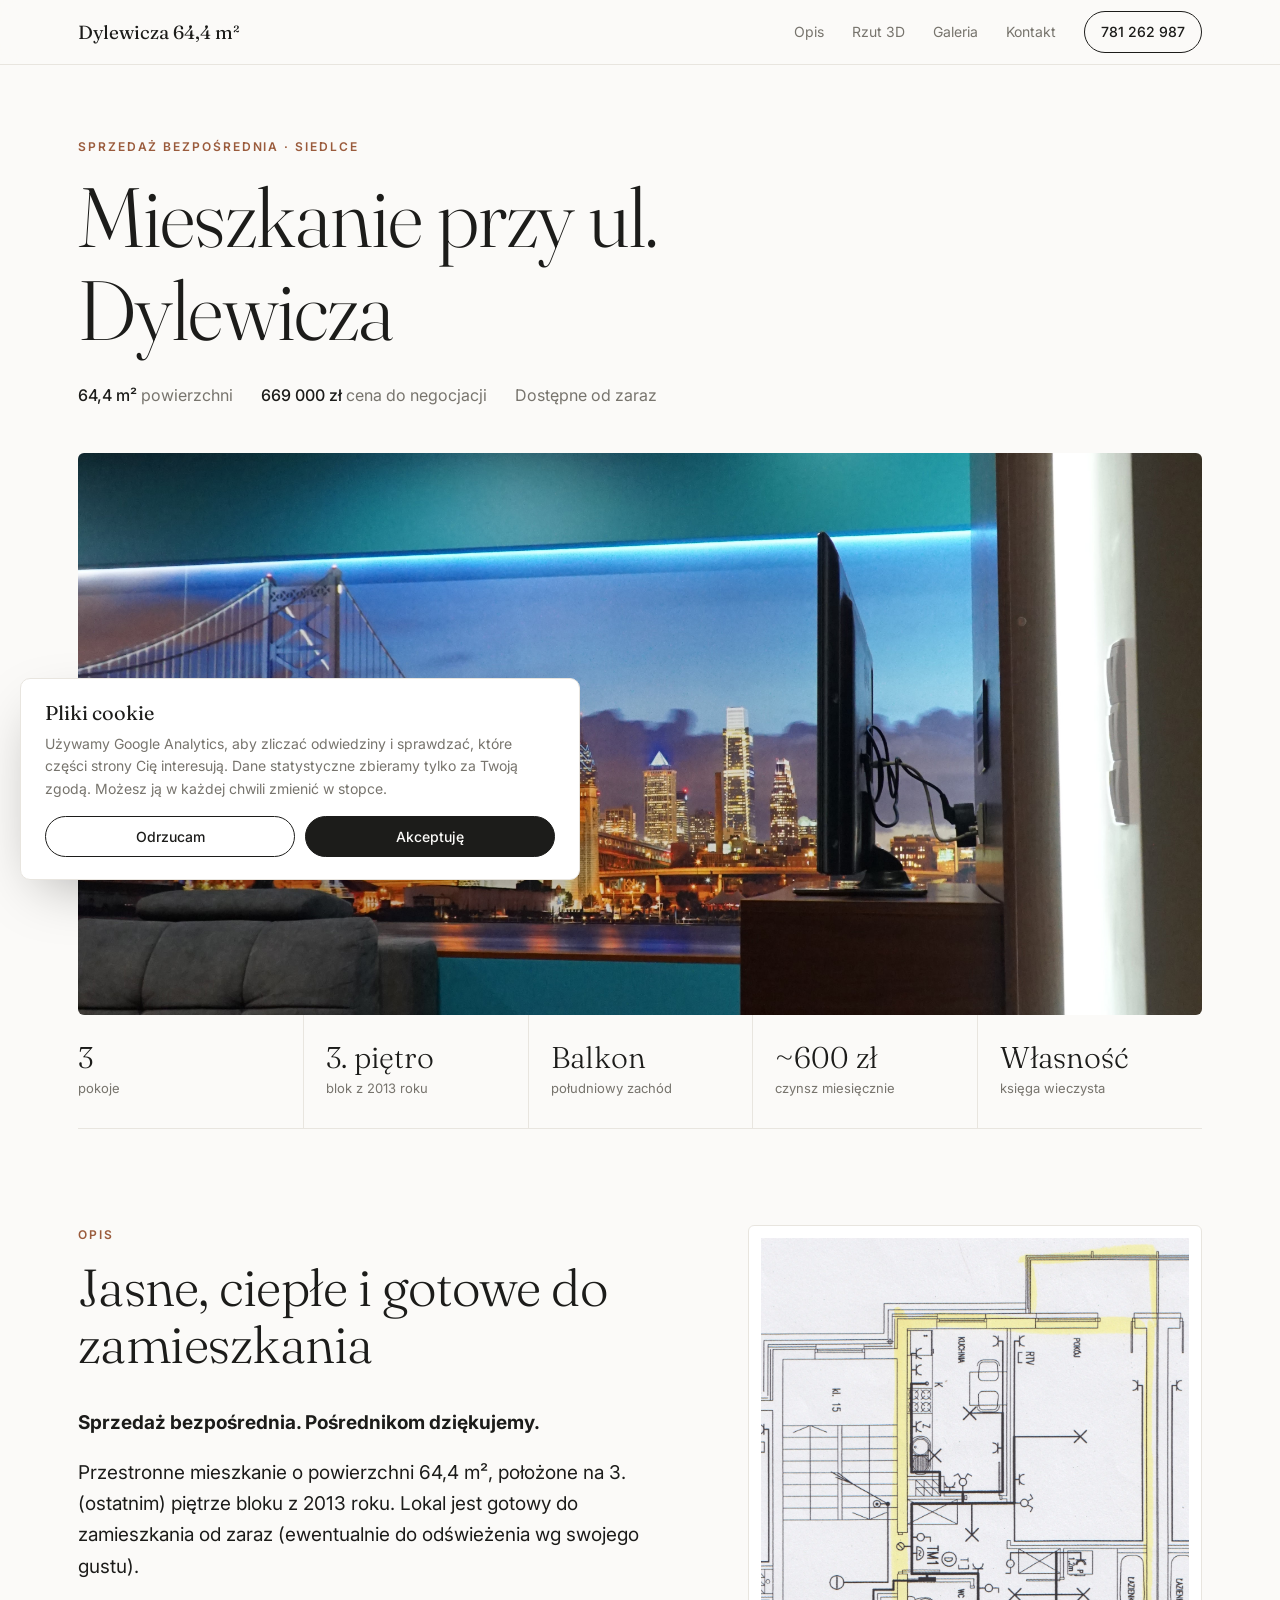
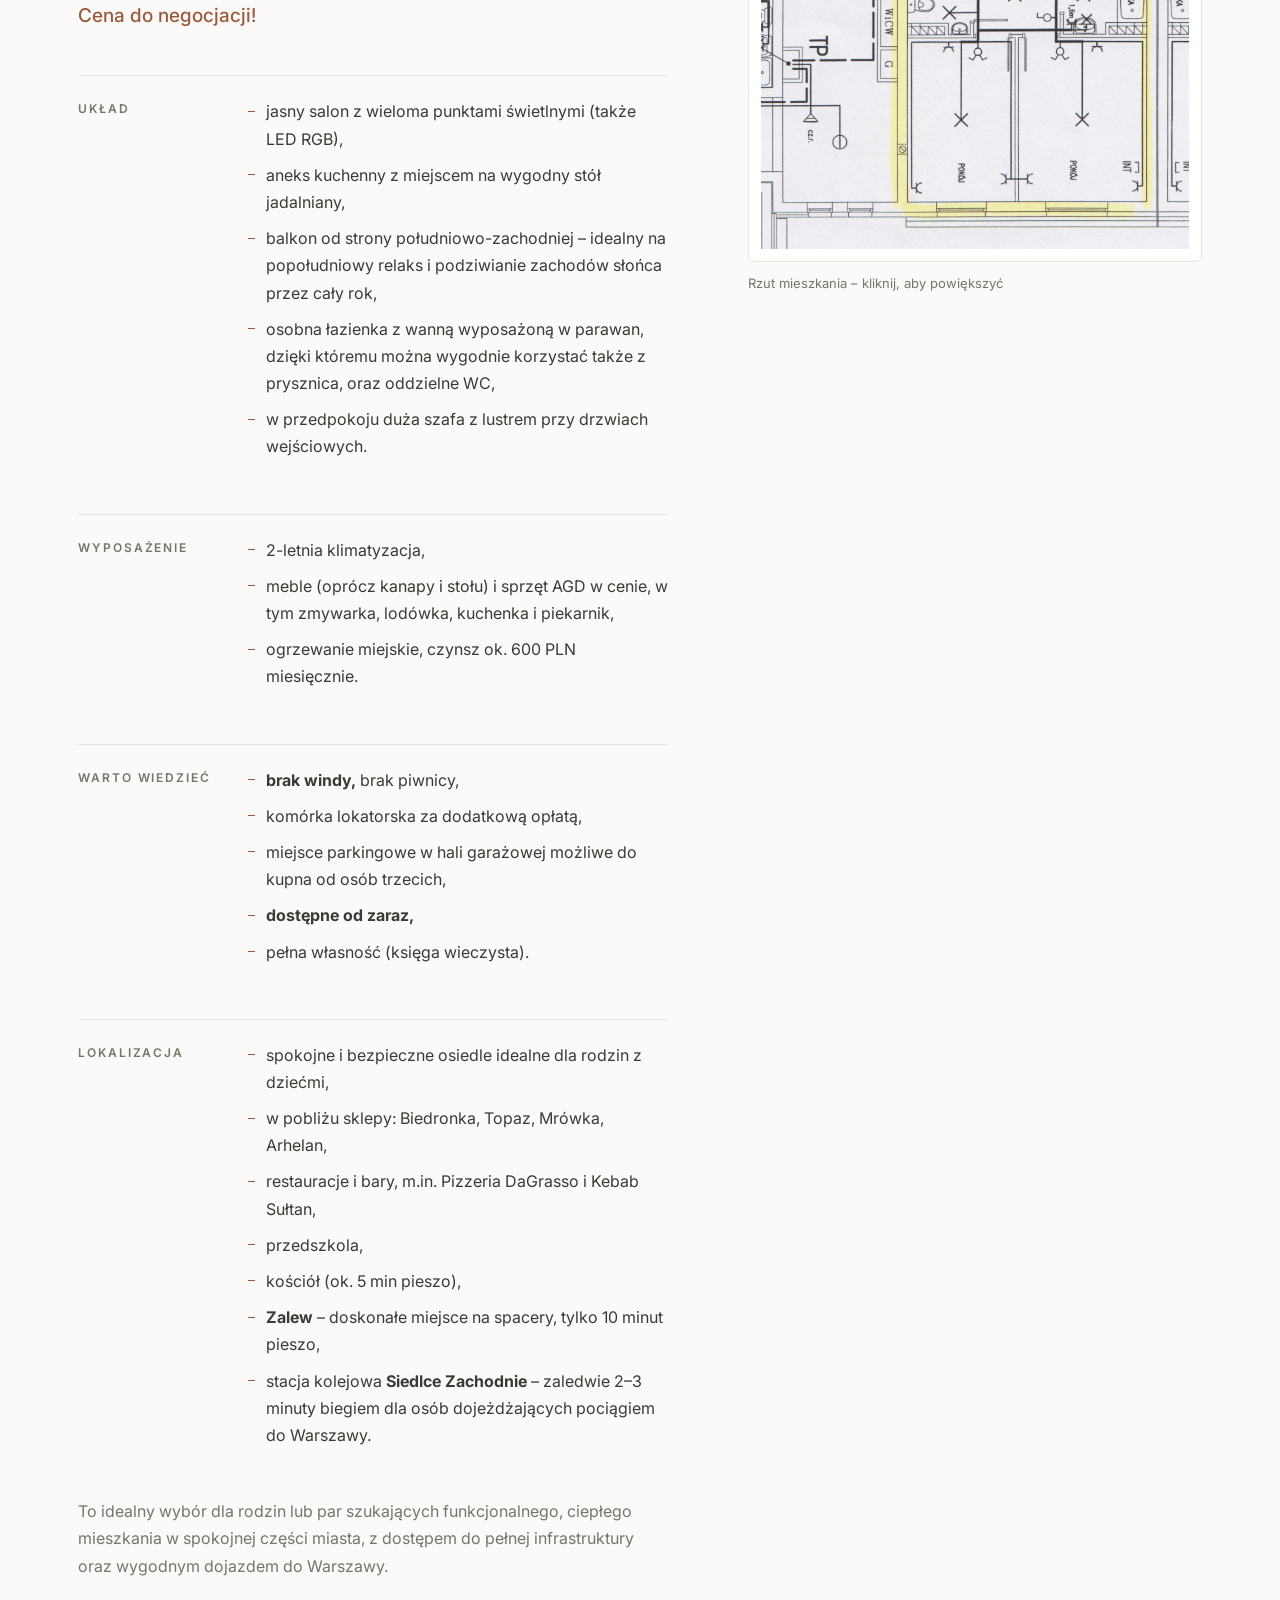
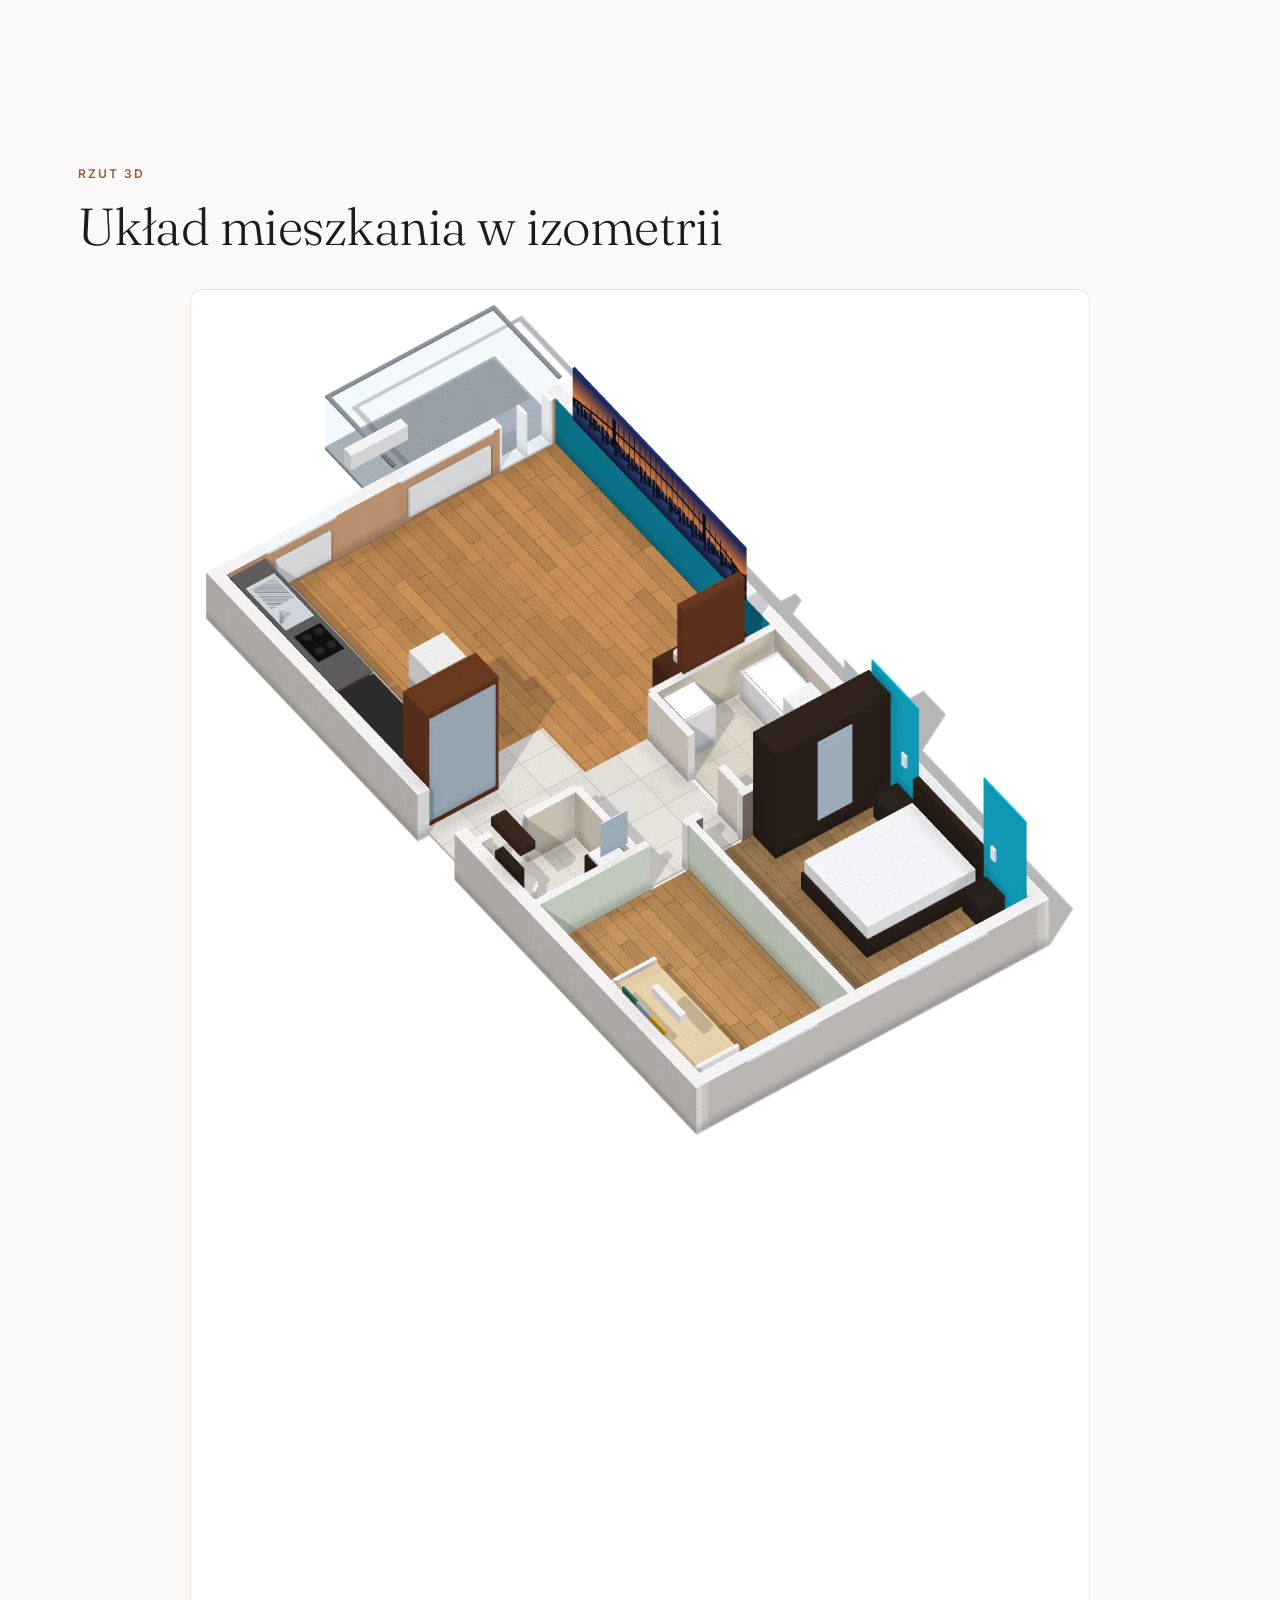
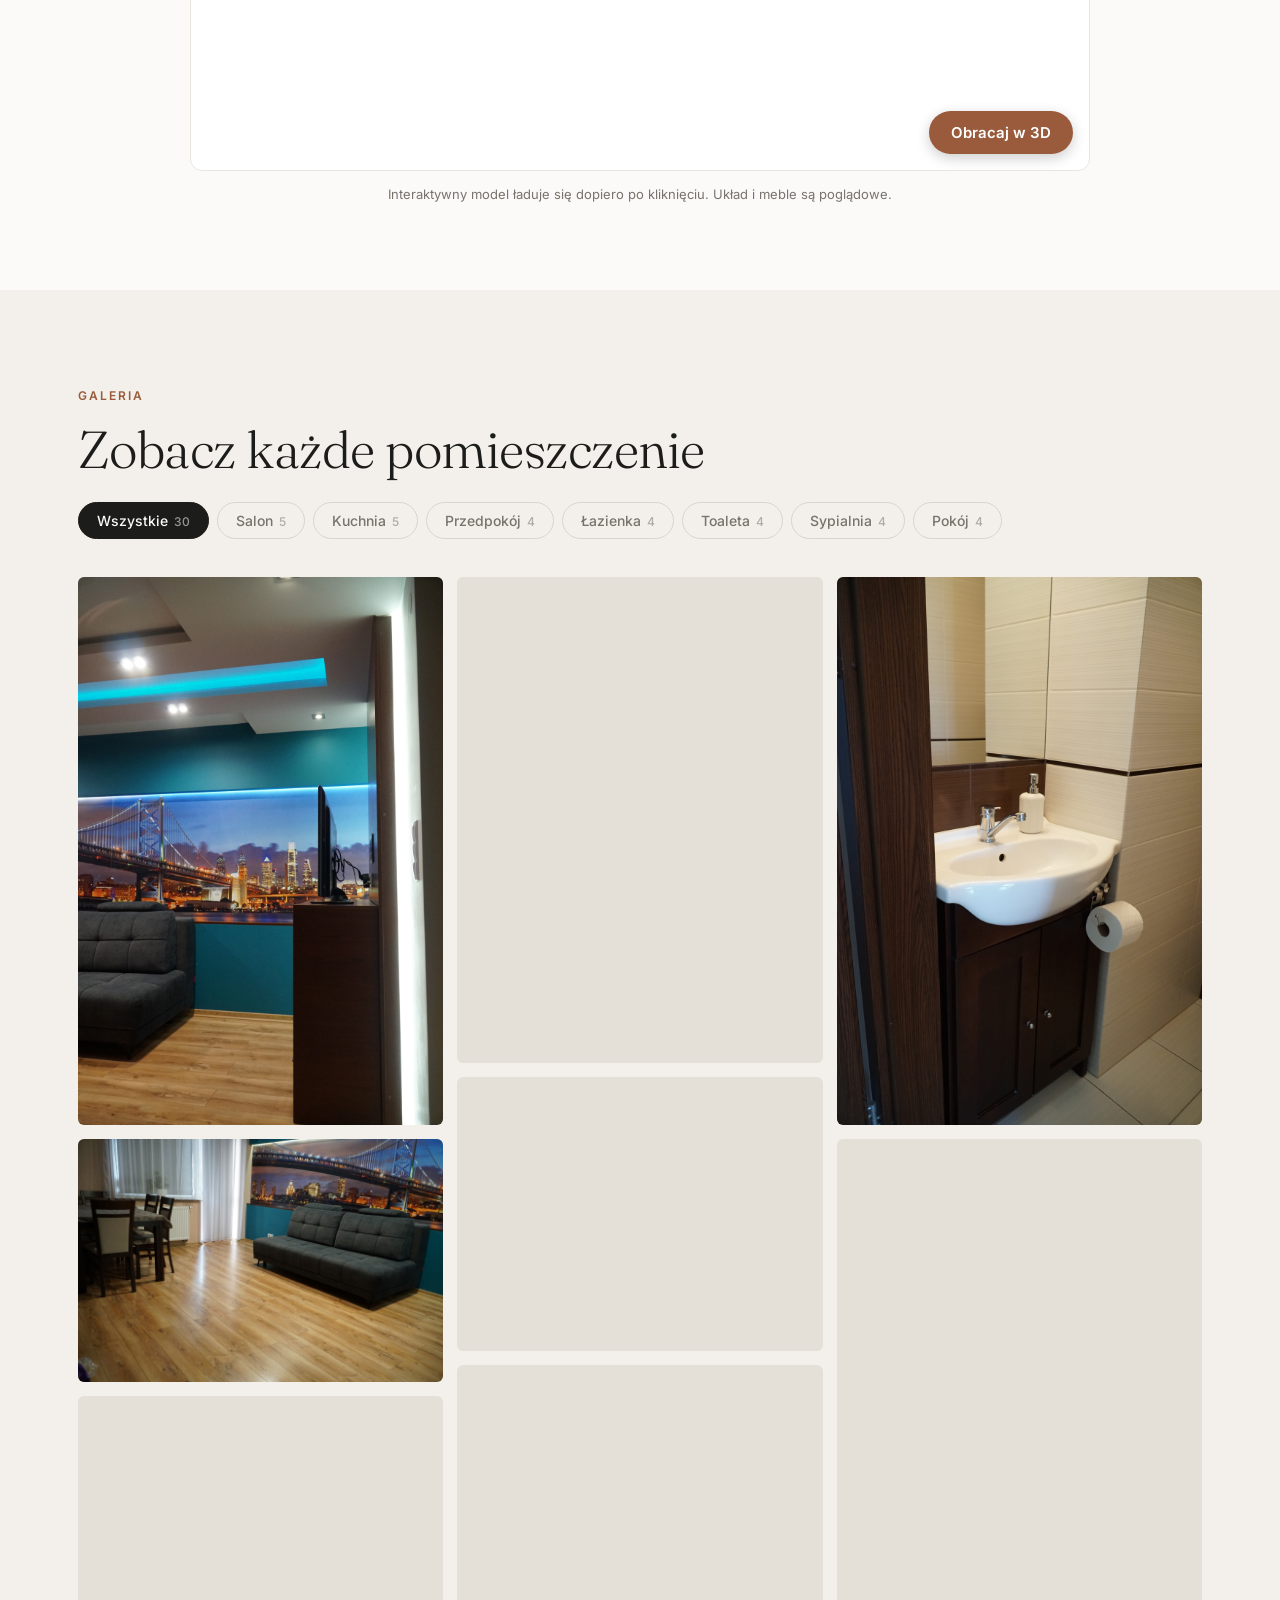
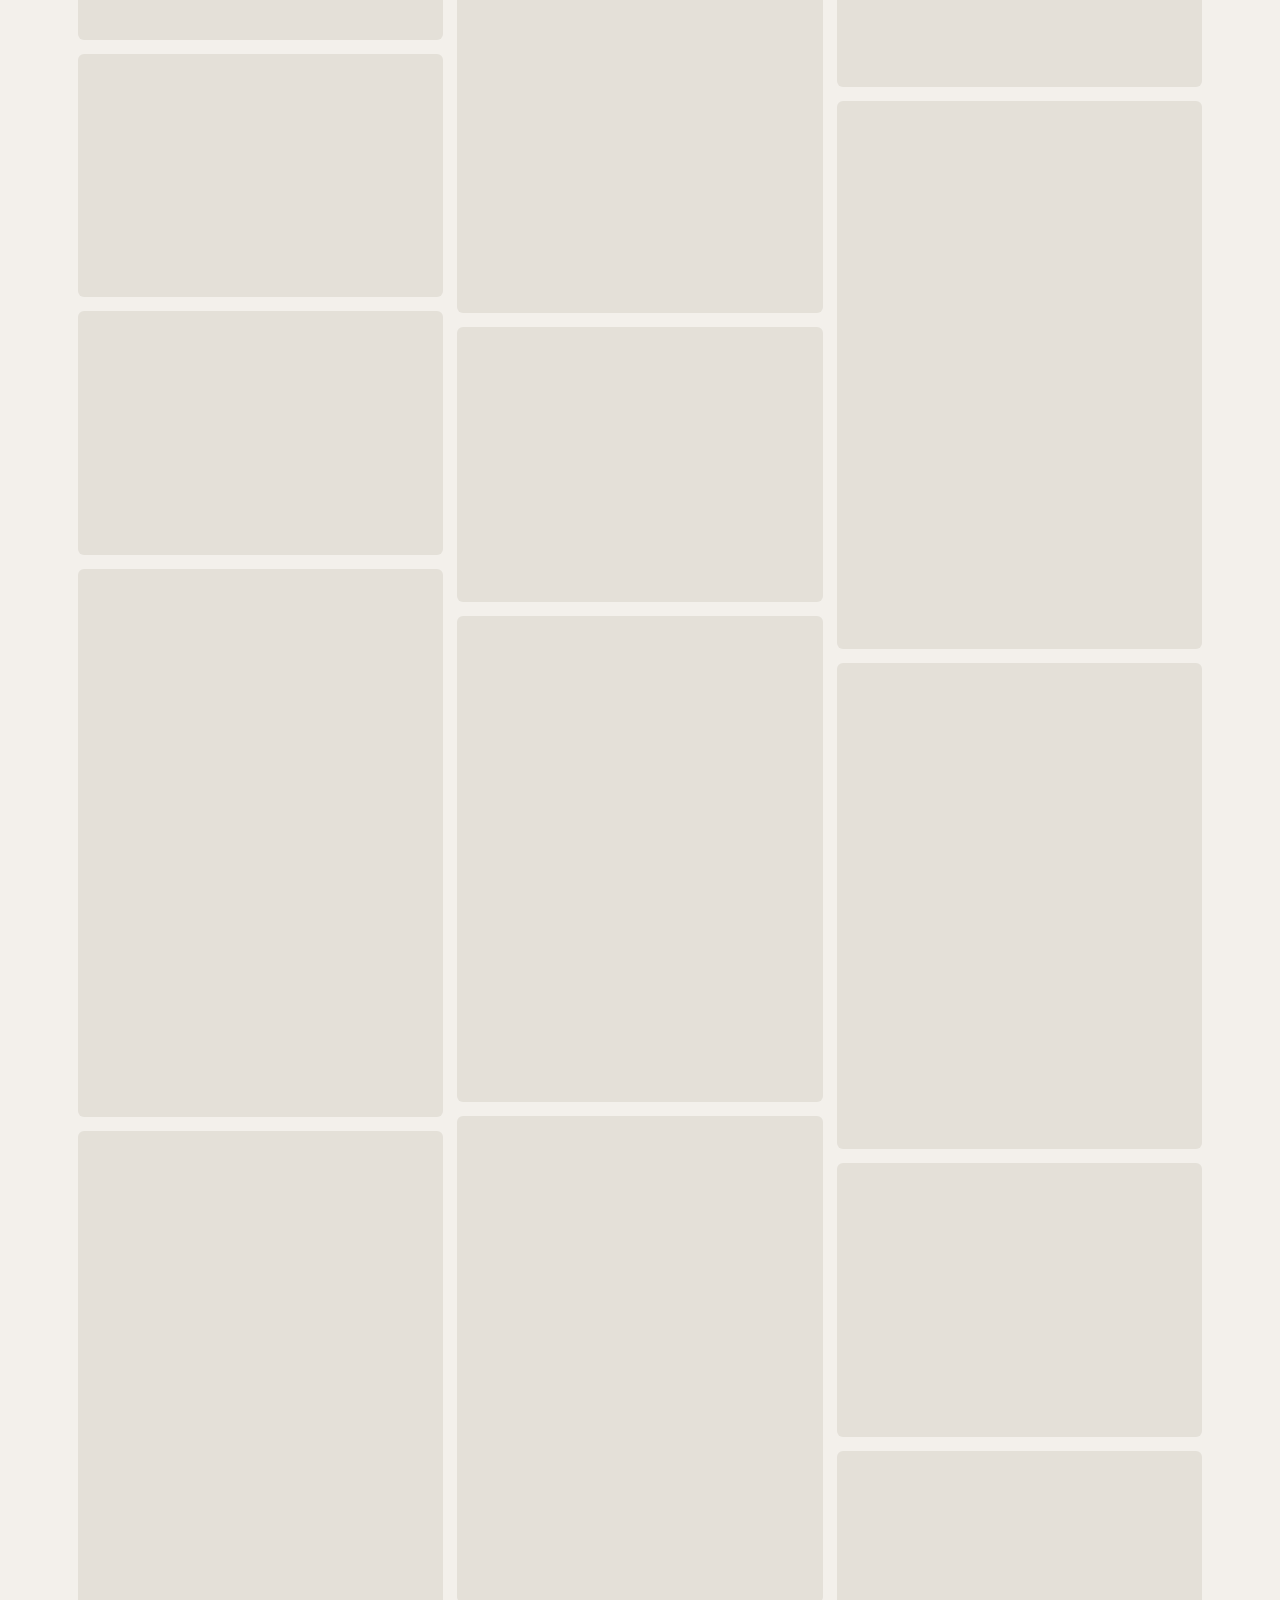
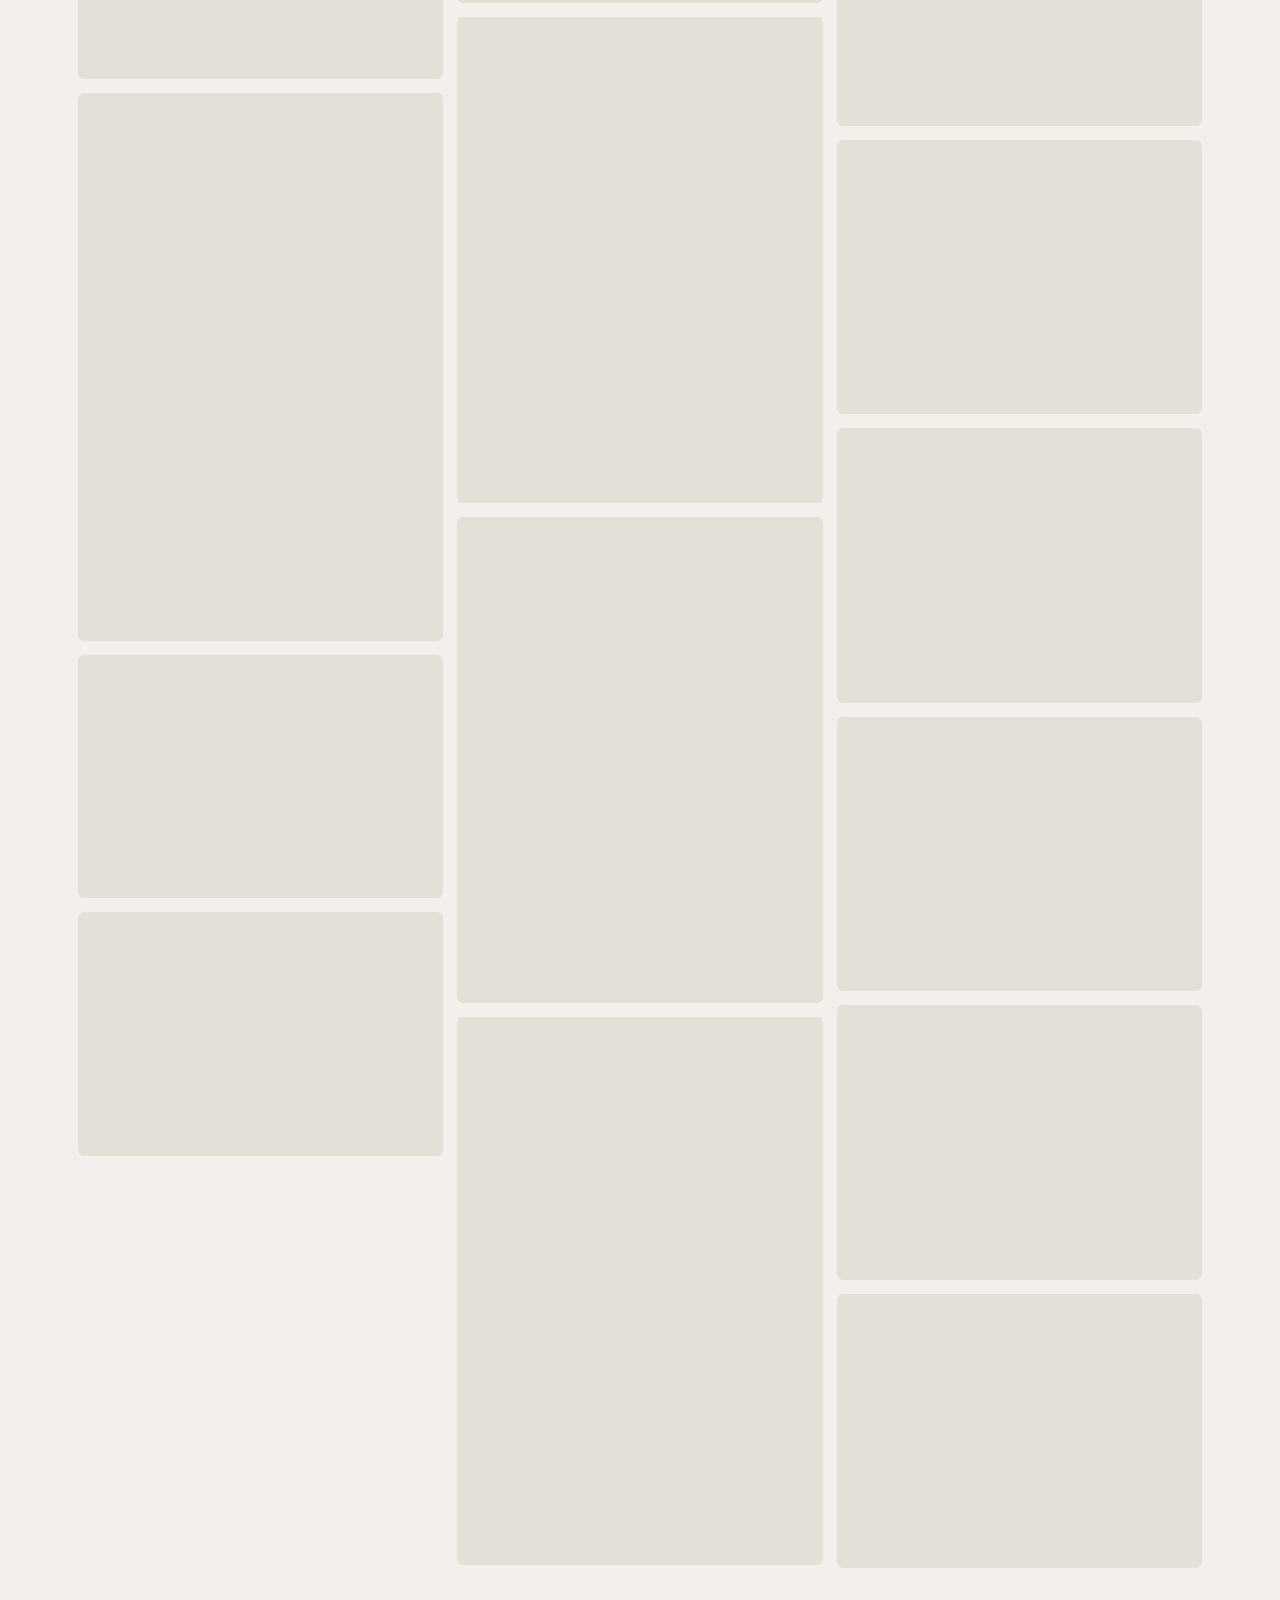
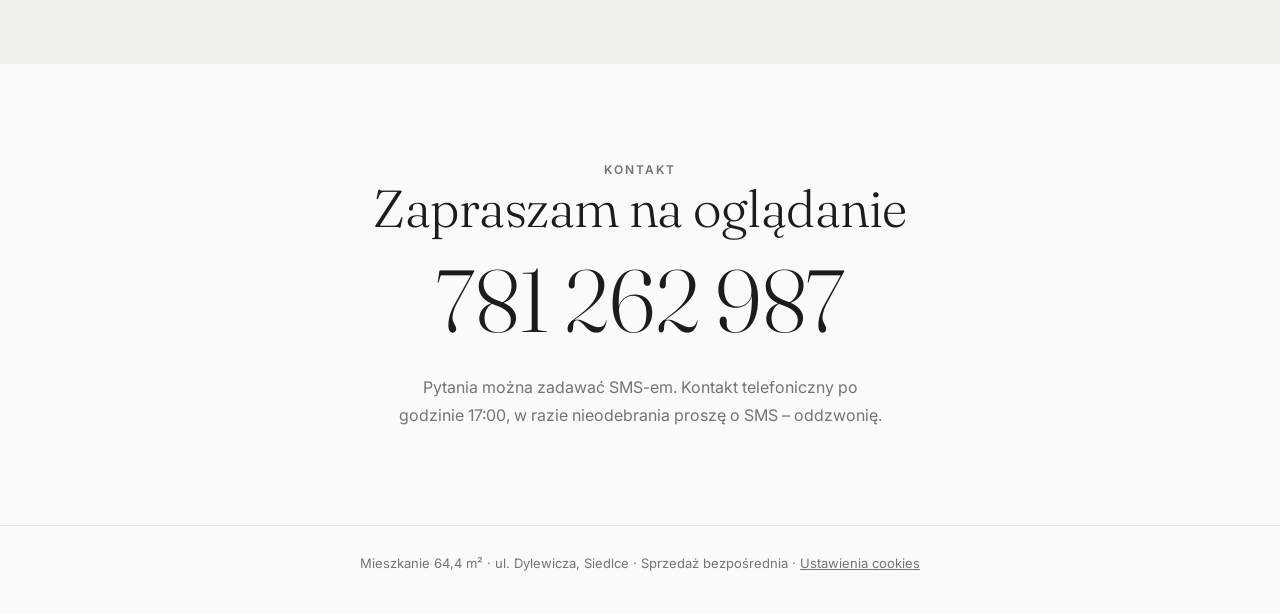
==== index.html @ a3100a1b "Update Google Analytics ID in index.html" ====
<!doctype html>
<html lang="pl">
<head>
<meta charset="UTF-8">
<meta name="viewport" content="width=device-width, initial-scale=1.0">
<title>Mieszkanie 64,4 m² Dylewicza, Siedlce</title>
<meta name="description" content="Mieszkanie 64,4 m² przy ul. Dylewicza w Siedlcach. 3 pokoje, balkon, osobna łazienka i oddzielne WC.">
<meta property="og:title" content="Mieszkanie 64,4 m² przy ul. Dylewicza, Siedlce">
<meta property="og:description" content="Sprzedaż bezpośrednia mieszkania 64,4 m². 3 pokoje, balkon, osobna łazienka i oddzielne WC.">
<meta property="og:type" content="website">
<meta property="og:url" content="https://mieszkaniedylewicza.cc/">
<meta property="og:image" content="https://mieszkaniedylewicza.cc/images/salon/salon-11.jpeg">
<meta name="twitter:card" content="summary_large_image">
<link rel="canonical" href="https://mieszkaniedylewicza.cc/">
<link rel="preconnect" href="https://fonts.googleapis.com">
<link rel="preconnect" href="https://fonts.gstatic.com" crossorigin>
<link href="https://fonts.googleapis.com/css2?family=Fraunces:opsz,wght@9..144,300;9..144,400&family=Inter:wght@400;500;600&display=swap" rel="stylesheet">
<script defer src="https://static.cloudflareinsights.com/beacon.min.js" data-cf-beacon='{"token": "d25682e517bd412dbf240e50013ced5f"}'></script>
<style>
:root{--bg:#fbfaf8;--text:#1c1c1a;--muted:#77746d;--line:#e8e5df;--acc:#9a5b3c}
*{box-sizing:border-box}
html{scroll-behavior:smooth;scroll-padding-top:70px}
body{margin:0;background:var(--bg);color:var(--text);font:400 16px/1.7 Inter,system-ui,"Segoe UI",sans-serif;-webkit-font-smoothing:antialiased}
h1,h2,h3{font-family:Fraunces,Georgia,serif;font-weight:300;letter-spacing:-.01em;line-height:1.1;margin:0}
a{color:inherit}img{display:block;max-width:100%}
.wrap{max-width:1180px;margin:0 auto;padding:0 28px}
.label{font-size:12px;font-weight:600;letter-spacing:.16em;text-transform:uppercase;color:var(--acc);margin:0 0 14px}

/* nav */
nav{position:sticky;top:0;z-index:40;background:rgba(251,250,248,.88);backdrop-filter:blur(12px);border-bottom:1px solid var(--line)}
.nav-in{display:flex;align-items:center;justify-content:space-between;height:64px}
.brand{font-family:Fraunces,Georgia,serif;font-size:19px;text-decoration:none}
.links{display:flex;align-items:center;gap:28px;font-size:14px}
.links a{text-decoration:none;color:var(--muted);transition:color .2s}.links a:hover{color:var(--text)}
.links .tel{color:var(--text);font-weight:500;border:1px solid var(--text);padding:8px 16px;border-radius:99px}
.links .tel:hover{background:var(--text);color:var(--bg)}

/* hero */
.hero{padding:72px 0 0}
h1{font-size:clamp(40px,7vw,84px);max-width:13ch}
.meta{display:flex;flex-wrap:wrap;gap:6px 28px;margin:26px 0 44px;color:var(--muted)}
.meta b{color:var(--text);font-weight:500}
.cover{border-radius:6px;overflow:hidden;aspect-ratio:16/8;background:#e9e6e0}
.cover img{width:100%;height:100%;object-fit:cover;cursor:zoom-in;transition:transform 1.2s ease}
.cover:hover img{transform:scale(1.025)}
.facts{display:grid;grid-template-columns:repeat(5,1fr);border-bottom:1px solid var(--line)}
.fact{padding:26px 0 26px 22px;border-left:1px solid var(--line)}.fact:first-child{border-left:0;padding-left:0}
.fact b{display:block;font:300 30px/1.1 Fraunces,Georgia,serif}
.fact span{font-size:13px;color:var(--muted)}

/* opis */
section{padding:96px 0}
.opis{display:grid;grid-template-columns:1.3fr 1fr;gap:80px;align-items:start}
h2{font-size:clamp(32px,4.4vw,52px);margin-bottom:34px}
.lead{font-size:19px;line-height:1.65;margin:0 0 18px}
.note{color:var(--acc);font-weight:500}
.group{margin-top:44px;border-top:1px solid var(--line);padding-top:22px;display:grid;grid-template-columns:150px 1fr;gap:20px}
.group h3{font:600 12px/1.9 Inter,sans-serif;letter-spacing:.16em;text-transform:uppercase;color:var(--muted)}
.group ul{margin:0;padding:0;list-style:none}
.group li{padding:0 0 9px 18px;position:relative;color:#3a3a36}
.group li::before{content:"";position:absolute;left:0;top:.78em;width:7px;height:1px;background:var(--acc)}
.plan{position:sticky;top:92px;cursor:zoom-in}
.plan img{width:100%;border:1px solid var(--line);border-radius:6px;background:#fff;padding:12px}
.plan small{display:block;margin-top:10px;color:var(--muted);font-size:13px}

/* gallery */
.gal{background:#f3f0eb}
.gal-head{display:flex;justify-content:space-between;align-items:end;gap:24px;flex-wrap:wrap;margin-bottom:34px}
.gal-head h2{margin:0}
.tabs{display:flex;gap:8px;overflow-x:auto;padding-bottom:4px;scrollbar-width:none;max-width:100%}
.tabs::-webkit-scrollbar{display:none}
.tab{flex:none;border:1px solid #d9d5cc;background:transparent;color:var(--muted);font:500 14px Inter,sans-serif;padding:9px 18px;border-radius:99px;cursor:pointer;transition:all .2s}
.tab:hover{border-color:var(--text);color:var(--text)}
.tab.on{background:var(--text);border-color:var(--text);color:var(--bg)}
.tab em{font-style:normal;opacity:.55;margin-left:6px;font-size:12px}
.mosaic{columns:3;column-gap:14px}
.ph{break-inside:avoid;margin:0 0 14px;position:relative;border-radius:6px;overflow:hidden;cursor:zoom-in;background:#e4e0d8;animation:in .5s ease both}
.ph img{width:100%;height:auto;transition:transform .8s ease,filter .4s}
.ph:hover img{transform:scale(1.04)}
.ph span{position:absolute;left:12px;bottom:12px;background:rgba(251,250,248,.94);color:var(--text);font-size:12px;font-weight:500;padding:4px 11px;border-radius:99px;opacity:0;transform:translateY(6px);transition:all .3s}
.ph:hover span{opacity:1;transform:none}
@keyframes in{from{opacity:0;transform:translateY(12px)}to{opacity:1;transform:none}}

/* contact */
.contact{text-align:center}
.big-tel{display:inline-block;font:300 clamp(40px,8vw,88px)/1.1 Fraunces,Georgia,serif;text-decoration:none;margin:8px 0 26px;transition:color .2s}
.big-tel:hover{color:var(--acc)}
.contact p{color:var(--muted);max-width:50ch;margin:0 auto}
footer{border-top:1px solid var(--line);padding:26px 0 40px;color:var(--muted);font-size:13px;text-align:center}

/* lightbox */
.lb{position:fixed;inset:0;z-index:100;background:rgba(14,14,13,.96);display:none;align-items:center;justify-content:center;flex-direction:column;gap:14px}
.lb.open{display:flex}
.lb img{max-width:92vw;max-height:80vh;border-radius:4px;box-shadow:0 30px 80px rgba(0,0,0,.5)}
.lb-cap{color:#cfcac0;font-size:14px}
.lb button{position:absolute;background:none;border:1px solid rgba(255,255,255,.25);color:#fff;border-radius:50%;width:48px;height:48px;font-size:24px;cursor:pointer;transition:background .2s}
.lb button:hover{background:rgba(255,255,255,.14)}
.lb .x{top:20px;right:20px}.lb .pv{left:20px;top:50%;margin-top:-24px}.lb .nx{right:20px;top:50%;margin-top:-24px}


/* cookies */
.ck{position:fixed;left:20px;right:20px;bottom:20px;z-index:90;max-width:560px;background:#fff;border:1px solid var(--line);border-radius:10px;box-shadow:0 20px 60px -20px rgba(0,0,0,.35);padding:22px 24px;display:none}
.ck.open{display:block;animation:in .4s ease both}
.ck h4{font:400 20px/1.2 Fraunces,Georgia,serif;margin:0 0 8px}
.ck p{margin:0 0 16px;font-size:14px;line-height:1.6;color:var(--muted)}
.ck-btns{display:flex;gap:10px}
.ck-btns button{flex:1;font:500 14px Inter,sans-serif;padding:11px 16px;border-radius:99px;border:1px solid var(--text);cursor:pointer;background:transparent;color:var(--text);transition:all .2s}
.ck-btns button:hover,.ck-btns .ok{background:var(--text);color:var(--bg)}
.ck-btns .ok:hover{opacity:.85}
.ck-link{background:none;border:0;padding:0;font:inherit;color:inherit;text-decoration:underline;cursor:pointer}
@media(max-width:640px){.ck{left:12px;right:12px;bottom:12px}}
@media(max-width:900px){
 .opis{grid-template-columns:1fr;gap:48px}.plan{position:static}
 .facts{grid-template-columns:repeat(2,1fr)}.fact:nth-child(odd){border-left:0;padding-left:0}.fact{border-top:1px solid var(--line)}
 .mosaic{columns:2}.cover{aspect-ratio:4/3}
}
@media(max-width:640px){
 .wrap{padding:0 20px}section{padding:64px 0}.hero{padding-top:44px}
 .links a:not(.tel){display:none}.group{grid-template-columns:1fr;gap:8px}
 .mosaic{column-gap:10px}.ph{margin-bottom:10px}.ph span{opacity:1;transform:none}
 .lb .pv,.lb .nx{top:auto;bottom:24px;margin:0}
}
.r3{padding:72px 0}.r3-box{position:relative;max-width:900px;margin:24px auto 0;background:var(--card,#fff);border:1px solid var(--line);border-radius:12px;overflow:hidden}
.r3-box img{display:block;width:100%;height:auto}.r3-box iframe{display:block;width:100%;height:min(78vh,620px);border:0}
.btn-3d{position:absolute;right:16px;bottom:16px;background:var(--acc);color:#fff;border:0;border-radius:99px;padding:12px 22px;font:600 15px Inter,sans-serif;cursor:pointer;box-shadow:0 4px 14px rgba(0,0,0,.2)}
.r3-note{text-align:center;color:var(--muted);font-size:13px;margin-top:12px}
</style>
</head>
<body>
<nav><div class="wrap nav-in">
<a class="brand" href="#top">Dylewicza 64,4 m²</a>
<div class="links"><a href="#opis">Opis</a><a href="#rzut3d">Rzut 3D</a><a href="#galeria">Galeria</a><a href="#kontakt">Kontakt</a><a class="tel" href="tel:+48781262987">781 262 987</a></div>
</div></nav>

<main id="top">
<header class="hero"><div class="wrap">
<p class="label">Sprzedaż bezpośrednia · Siedlce</p>
<h1>Mieszkanie przy ul. Dylewicza</h1>
<div class="meta"><span><b>64,4 m²</b> powierzchni</span><span><b>669 000 zł</b> cena do negocjacji</span><span>Dostępne od zaraz</span></div>
<div class="cover" data-open="images/salon/salon-11.jpeg"><img src="images/salon/salon-11.jpeg" alt="Salon"></div>
<div class="facts">
<div class="fact"><b>3</b><span>pokoje</span></div>
<div class="fact"><b>3. piętro</b><span>blok z 2013 roku</span></div>
<div class="fact"><b>Balkon</b><span>południowy zachód</span></div>
<div class="fact"><b>~600 zł</b><span>czynsz miesięcznie</span></div>
<div class="fact"><b>Własność</b><span>księga wieczysta</span></div>
</div>
</div></header>

<section id="opis"><div class="wrap opis">
<div>
<p class="label">Opis</p>
<h2>Jasne, ciepłe i gotowe do zamieszkania</h2>
<p class="lead"><strong>Sprzedaż bezpośrednia. Pośrednikom dziękujemy.</strong></p>
<p class="lead">Przestronne mieszkanie o powierzchni 64,4 m², położone na 3. (ostatnim) piętrze bloku z 2013 roku. Lokal jest gotowy do zamieszkania od zaraz (ewentualnie do odświeżenia wg swojego gustu).</p>
<p class="lead note">Cena do negocjacji!</p>

<div class="group"><h3>Układ</h3><ul>
<li>jasny salon z wieloma punktami świetlnymi (także LED RGB),</li>
<li>aneks kuchenny z miejscem na wygodny stół jadalniany,</li>
<li>balkon od strony południowo-zachodniej – idealny na popołudniowy relaks i podziwianie zachodów słońca przez cały rok,</li>
<li>osobna łazienka z wanną wyposażoną w parawan, dzięki któremu można wygodnie korzystać także z prysznica, oraz oddzielne WC,</li>
<li>w przedpokoju duża szafa z lustrem przy drzwiach wejściowych.</li></ul></div>

<div class="group"><h3>Wyposażenie</h3><ul>
<li>2-letnia klimatyzacja,</li>
<li>meble (oprócz kanapy i stołu) i sprzęt AGD w cenie, w tym zmywarka, lodówka, kuchenka i piekarnik,</li>
<li>ogrzewanie miejskie, czynsz ok. 600 PLN miesięcznie.</li></ul></div>

<div class="group"><h3>Warto wiedzieć</h3><ul>
<li><strong>brak windy,</strong> brak piwnicy,</li>
<li>komórka lokatorska za dodatkową opłatą,</li>
<li>miejsce parkingowe w hali garażowej możliwe do kupna od osób trzecich,</li>
<li><strong>dostępne od zaraz,</strong></li>
<li>pełna własność (księga wieczysta).</li></ul></div>

<div class="group"><h3>Lokalizacja</h3><ul>
<li>spokojne i bezpieczne osiedle idealne dla rodzin z dziećmi,</li>
<li>w pobliżu sklepy: Biedronka, Topaz, Mrówka, Arhelan,</li>
<li>restauracje i bary, m.in. Pizzeria DaGrasso i Kebab Sułtan,</li>
<li>przedszkola,</li>
<li>kościół (ok. 5 min pieszo),</li>
<li><strong>Zalew</strong> – doskonałe miejsce na spacery, tylko 10 minut pieszo,</li>
<li>stacja kolejowa <strong>Siedlce Zachodnie</strong> – zaledwie 2–3 minuty biegiem dla osób dojeżdżających pociągiem do Warszawy.</li></ul></div>

<p style="margin-top:40px;color:var(--muted)">To idealny wybór dla rodzin lub par szukających funkcjonalnego, ciepłego mieszkania w spokojnej części miasta, z dostępem do pełnej infrastruktury oraz wygodnym dojazdem do Warszawy.</p>
</div>
<div class="plan" data-open="images/Rzut_Mieszkania.webp"><img src="images/Rzut_Mieszkania.webp" alt="Plan mieszkania" loading="lazy"><small>Rzut mieszkania – kliknij, aby powiększyć</small></div>
</div></section>

<section id="rzut3d" class="r3"><div class="wrap">
<div class="gal-head"><div><p class="label">Rzut 3D</p><h2>Układ mieszkania w izometrii</h2></div></div>
<div class="r3-box" id="r3box">
<img id="r3img" src="images/rzut-3d.webp" width="1222" height="1170" alt="Rzut izometryczny 3D mieszkania 64,4 m²" loading="lazy" decoding="async">
<iframe id="r3frame" title="Interaktywny rzut 3D" hidden></iframe>
<button class="btn-3d" id="r3btn" type="button">Obracaj w 3D</button>
</div>
<p class="r3-note">Interaktywny model ładuje się dopiero po kliknięciu. Układ i meble są poglądowe.</p>
</div></section>

<section id="galeria" class="gal"><div class="wrap">
<div class="gal-head"><div><p class="label">Galeria</p><h2>Zobacz każde pomieszczenie</h2></div><div class="tabs" id="tabs"></div></div>
<div class="mosaic" id="mosaic"></div>
</div></section>

<section id="kontakt" class="contact"><div class="wrap">
<p class="label">Kontakt</p>
<h2 style="margin-bottom:6px">Zapraszam na oglądanie</h2>
<a class="big-tel" href="tel:+48781262987">781 262 987</a>
<p>Pytania można zadawać SMS-em. Kontakt telefoniczny po godzinie 17:00, w razie nieodebrania proszę o SMS – oddzwonię.</p>
</div></section>
</main>
<footer>Mieszkanie 64,4 m² · ul. Dylewicza, Siedlce · Sprzedaż bezpośrednia · <button class="ck-link" id="ckOpen">Ustawienia cookies</button></footer>

<div class="ck" id="ck" role="dialog" aria-live="polite" aria-label="Zgoda na pliki cookie"><h4>Pliki cookie</h4><p>Używamy Google Analytics, aby zliczać odwiedziny i sprawdzać, które części strony Cię interesują. Dane statystyczne zbieramy tylko za Twoją zgodą. Możesz ją w każdej chwili zmienić w stopce.</p><div class="ck-btns"><button id="ckNo">Odrzucam</button><button class="ok" id="ckYes">Akceptuję</button></div></div>

<div class="lb" id="lb"><button class="x" aria-label="Zamknij">×</button><button class="pv" aria-label="Poprzednie">‹</button><img alt=""><div class="lb-cap"></div><button class="nx" aria-label="Następne">›</button></div>

<script>
const ROOMS=[
['salon','Salon',['salon-11.jpeg','salon-10.jpeg','salon-14.jpeg','salon-18.jpeg','salon-2.jpeg']],
['kuchnia','Kuchnia',['kuchnia-1.jpeg','kuchnia-2.jpeg','kuchnia-3.jpeg','kuchnia-4.jpeg','kuchnia-5.jpeg']],
['przedpokoj','Przedpokój',['przedpokoj-1.jpg','przedpokoj-2.jpg','przedpokoj-3.jpeg','balkon-2.jpg']],
['duza_lazienka','Łazienka',['duza_lazienka-1.jpg','duza_lazienka-2.jpg','duza_lazienka-3.jpg','duza_lazienka-4.jpg']],
['toaleta','Toaleta',['toaleta-1.jpeg','toaleta-2.jpeg','toaleta-3.jpeg','toaleta-4.jpeg']],
['sypialnia','Sypialnia',['sypialnia-1.jpg','sypialnia-3.jpg','sypialnia-7.jpg','sypialnia-8.jpg']],
['drugi_pokoj','Pokój',['maly_pokoj-1.jpg','maly_pokoj-3.jpg','maly_pokoj-4.jpg','maly_pokoj-5.jpg']]];
const ALL=ROOMS.flatMap(([id,name,f])=>f.map(x=>({src:`images/${id}/${x}`,id,name})));
const $=s=>document.querySelector(s);

/* lightbox */
const lb=$('#lb'),lbi=$('#lb img'),cap=$('.lb-cap');let list=[],idx=0;
function open(l,i){list=l;idx=i;paint();lb.classList.add('open');document.body.style.overflow='hidden'}
function paint(){const it=list[idx];lbi.src=it.src;cap.textContent=(it.name?it.name+' · ':'')+`${idx+1} / ${list.length}`}
function close(){lb.classList.remove('open');document.body.style.overflow=''}
function step(d){idx=(idx+d+list.length)%list.length;paint()}
$('.x').onclick=close;$('.pv').onclick=()=>step(-1);$('.nx').onclick=()=>step(1);
lb.onclick=e=>{if(e.target===lb)close()};
addEventListener('keydown',e=>{if(!lb.classList.contains('open'))return;
 if(e.key==='Escape')close();if(e.key==='ArrowLeft')step(-1);if(e.key==='ArrowRight')step(1)});
let sx=0;lb.addEventListener('touchstart',e=>sx=e.changedTouches[0].clientX,{passive:true});
lb.addEventListener('touchend',e=>{const d=e.changedTouches[0].clientX-sx;if(Math.abs(d)>50)step(d>0?-1:1)});
document.querySelectorAll('[data-open]').forEach(el=>el.onclick=()=>open([{src:el.dataset.open,name:''}],0));

/* gallery */
const tabs=$('#tabs'),mos=$('#mosaic');let cur='all';
const filters=[['all','Wszystkie',ALL.length],...ROOMS.map(([id,n,f])=>[id,n,f.length])];
tabs.innerHTML=filters.map(([id,n,c])=>`<button class="tab${id==='all'?' on':''}" data-f="${id}">${n}<em>${c}</em></button>`).join('');
function render(){
 const items=cur==='all'?ALL:ALL.filter(x=>x.id===cur);
 mos.innerHTML=items.map((x,i)=>`<figure class="ph" style="animation-delay:${Math.min(i,10)*40}ms" data-i="${i}"><img src="${x.src}" alt="${x.name} ${i+1}" loading="lazy" decoding="async"><span>${x.name}</span></figure>`).join('');
 mos.querySelectorAll('.ph').forEach(f=>f.onclick=()=>open(items,+f.dataset.i));
}
tabs.onclick=e=>{const b=e.target.closest('.tab');if(!b)return;cur=b.dataset.f;
 tabs.querySelectorAll('.tab').forEach(t=>t.classList.toggle('on',t===b));render()};
render();

/* cookies + Google tag (Consent Mode v2) */
const GA_ID='GTM-WZH5C8LV'; // <- wstaw swój identyfikator pomiaru z Google Analytics
window.dataLayer=window.dataLayer||[];function gtag(){dataLayer.push(arguments)}
gtag('consent','default',{ad_storage:'denied',ad_user_data:'denied',ad_personalization:'denied',analytics_storage:'denied'});
const ck=$('#ck'),KEY='cookie-consent';
const getC=()=>{try{return localStorage.getItem(KEY)}catch(e){return null}};
const setC=v=>{try{localStorage.setItem(KEY,v)}catch(e){}};
function loadGA(){
 if(window.__ga||!/^G-[A-Z0-9]{6,}$/.test(GA_ID)||GA_ID==='G-XXXXXXXXXX')return;window.__ga=1;
 const t=document.createElement('script');t.async=true;t.src='https://www.googletagmanager.com/gtag/js?id='+GA_ID;document.head.appendChild(t);
 gtag('js',new Date());gtag('config',GA_ID,{anonymize_ip:true});}
function clearGA(){
 document.cookie.split(';').forEach(c=>{const n=c.split('=')[0].trim();
  if(n==='_ga'||n.startsWith('_ga_')||n==='_gid'){['','.'+location.hostname].forEach(d=>document.cookie=`${n}=;expires=Thu, 01 Jan 1970 00:00:00 GMT;path=/${d?';domain='+d:''}`)}})}
function accept(){setC('granted');gtag('consent','update',{analytics_storage:'granted'});loadGA();ck.classList.remove('open')}
function reject(){const was=getC()==='granted';setC('denied');gtag('consent','update',{analytics_storage:'denied'});if(was){clearGA();window['ga-disable-'+GA_ID]=true}ck.classList.remove('open')}
$('#ckYes').onclick=accept;$('#ckNo').onclick=reject;$('#ckOpen').onclick=()=>ck.classList.add('open');
const saved=getC();
if(saved==='granted'){gtag('consent','update',{analytics_storage:'granted'});loadGA()}
else if(saved!=='denied'){ck.classList.add('open')}
</script>
<script>document.getElementById('r3btn').addEventListener('click',function(){var f=document.getElementById('r3frame');f.src='rzut-3d.html';f.hidden=false;document.getElementById('r3img').hidden=true;this.hidden=true});</script>
</body>
</html>
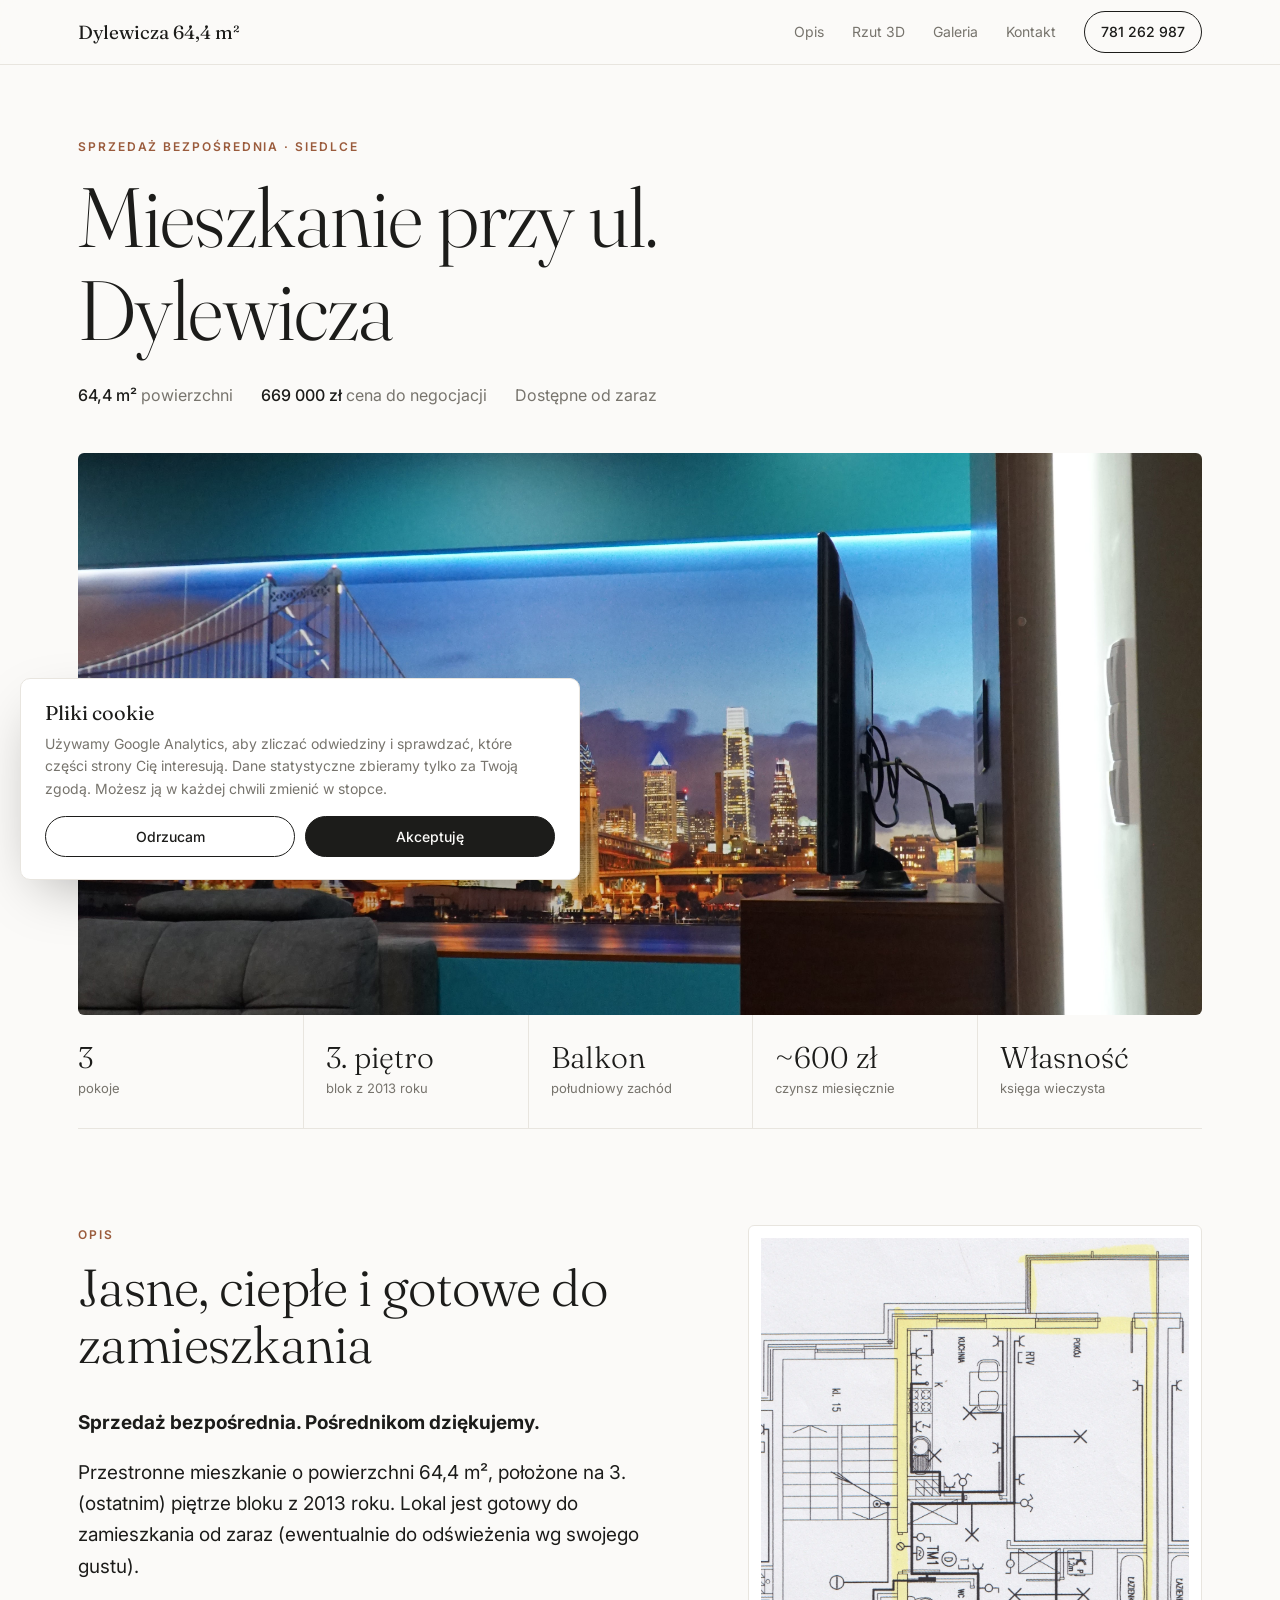
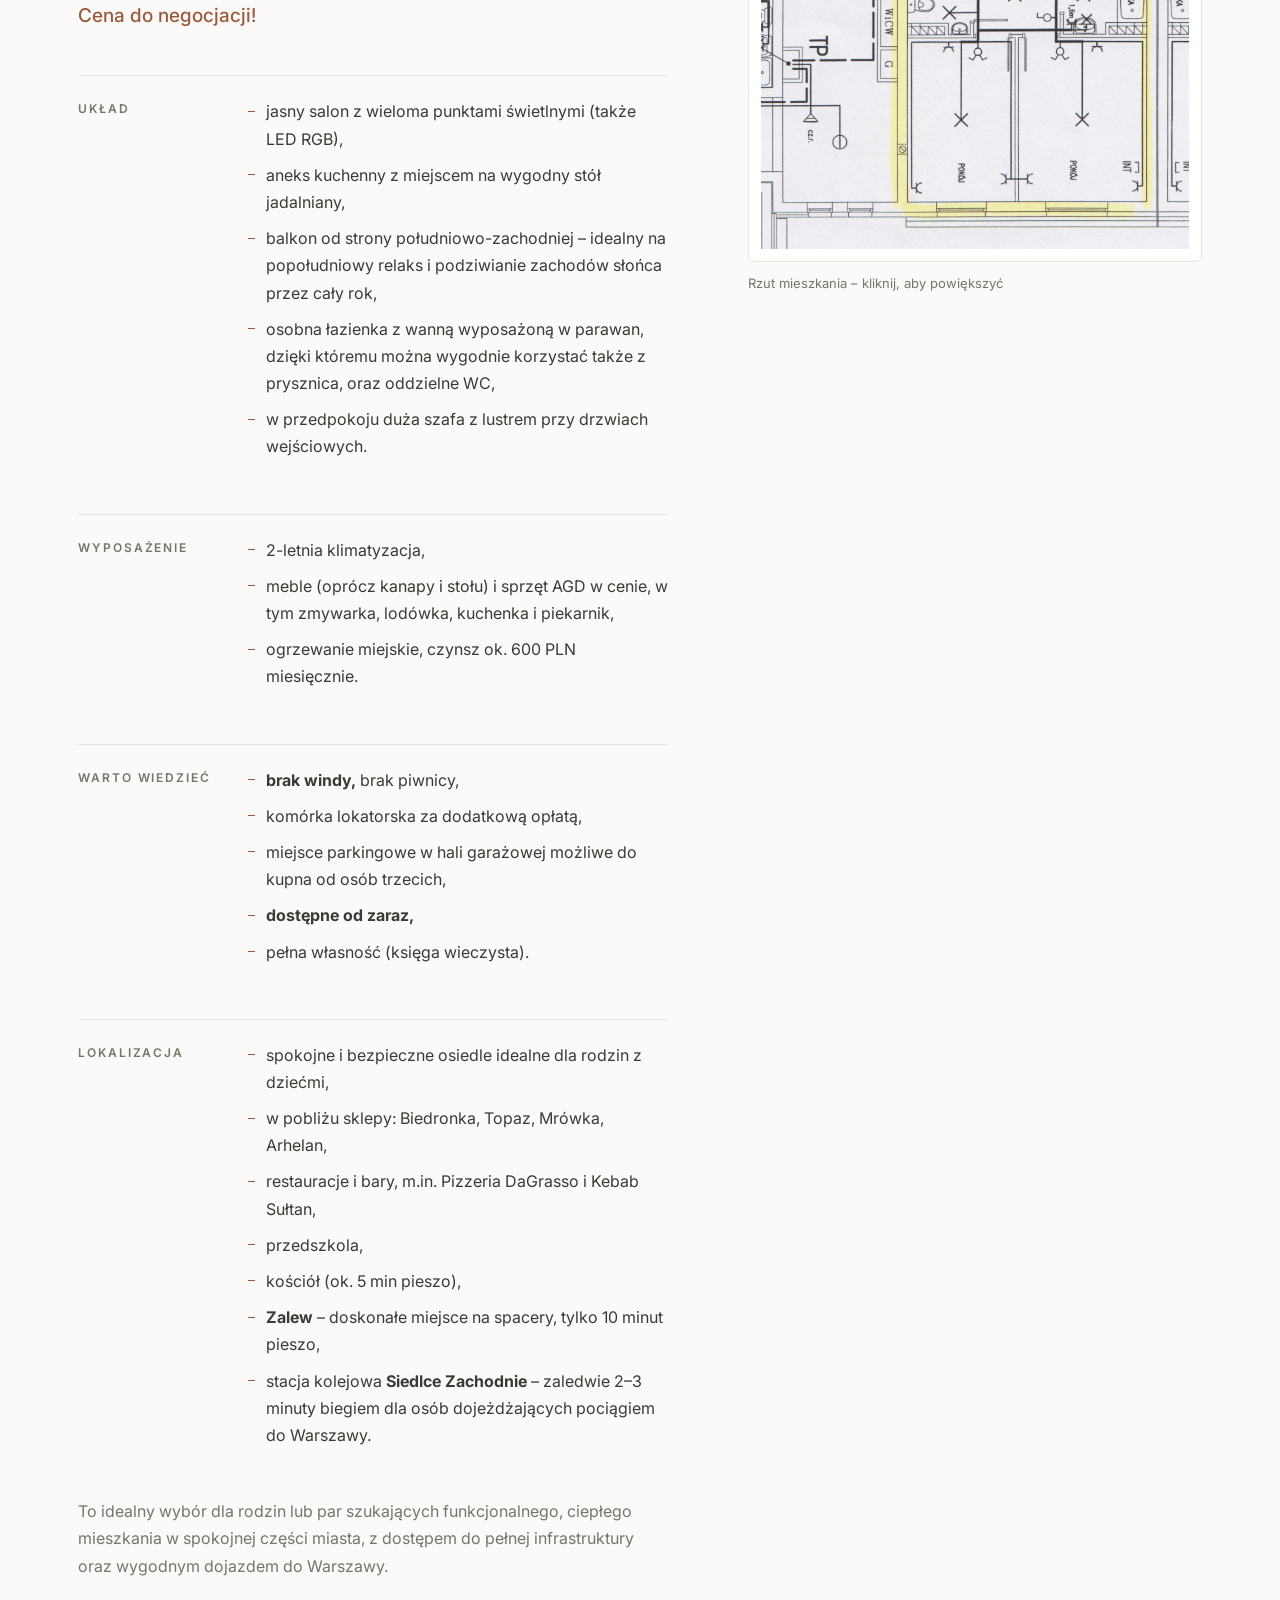
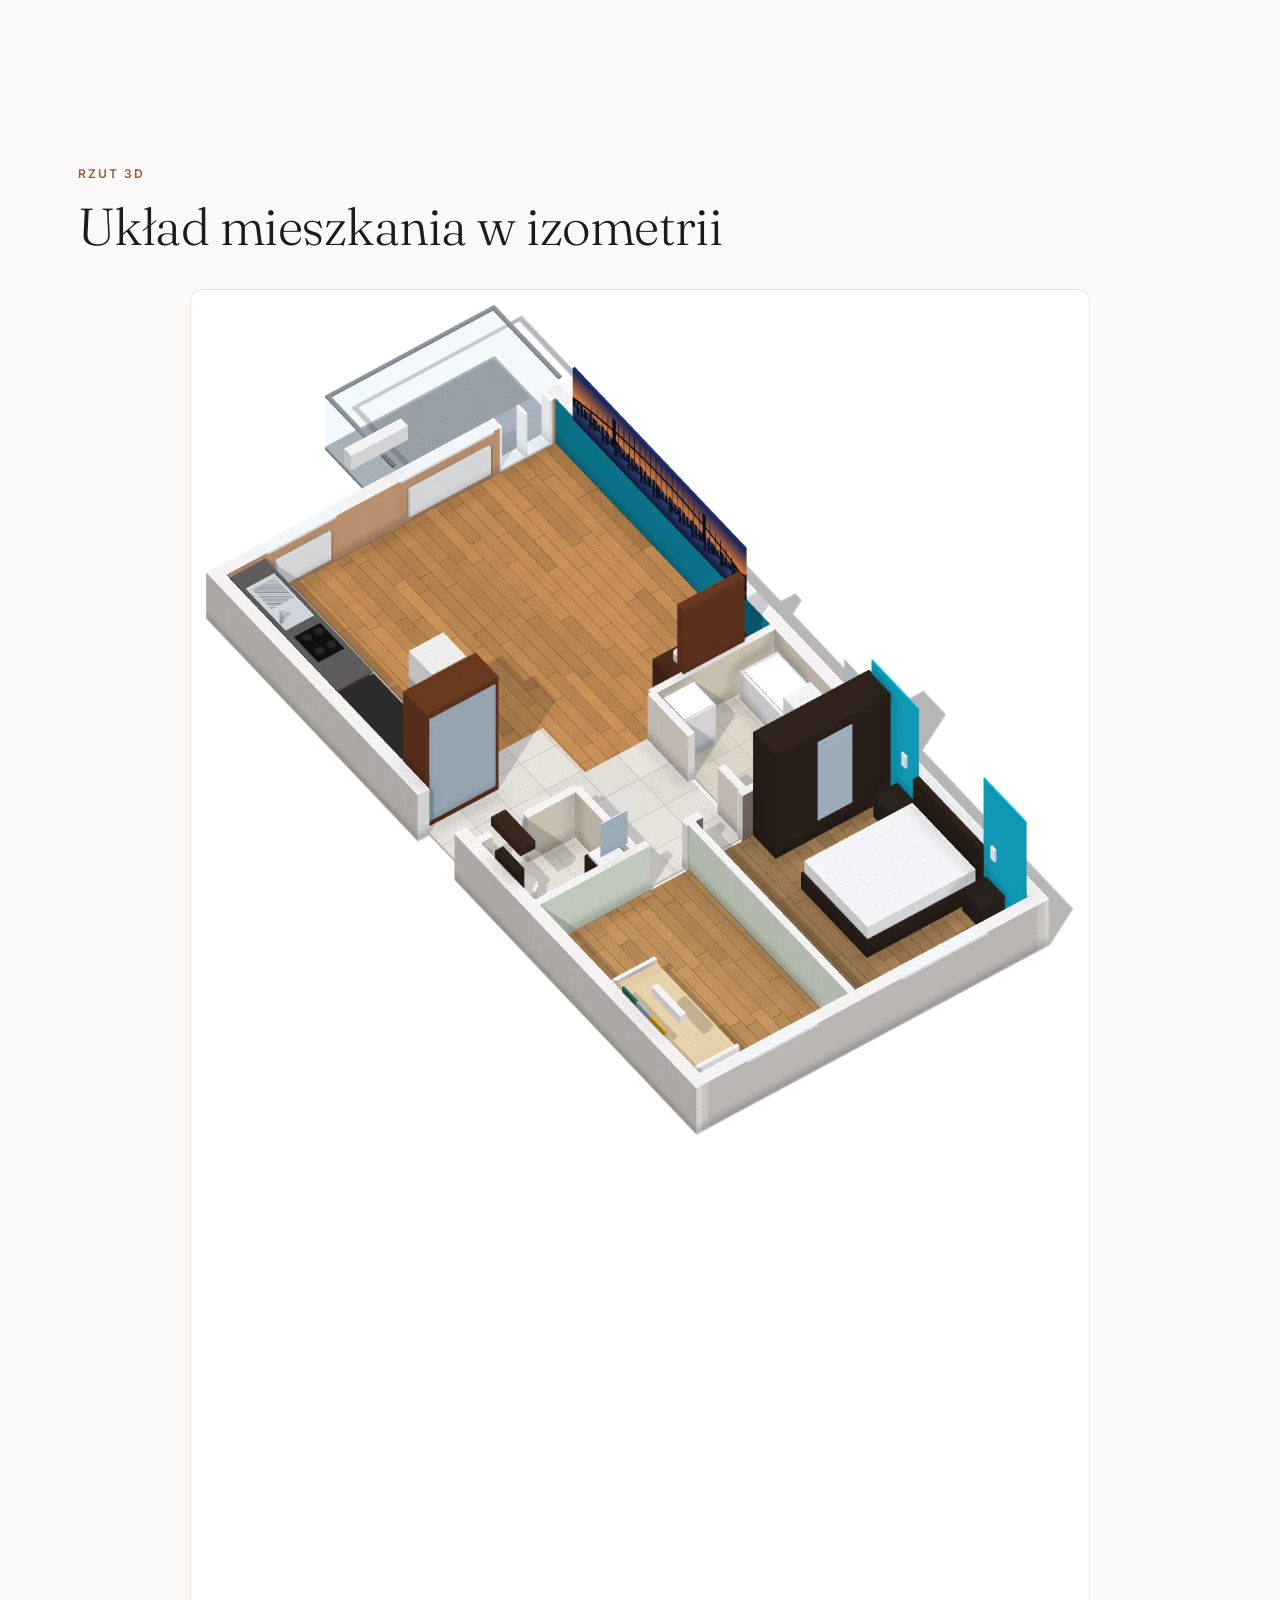
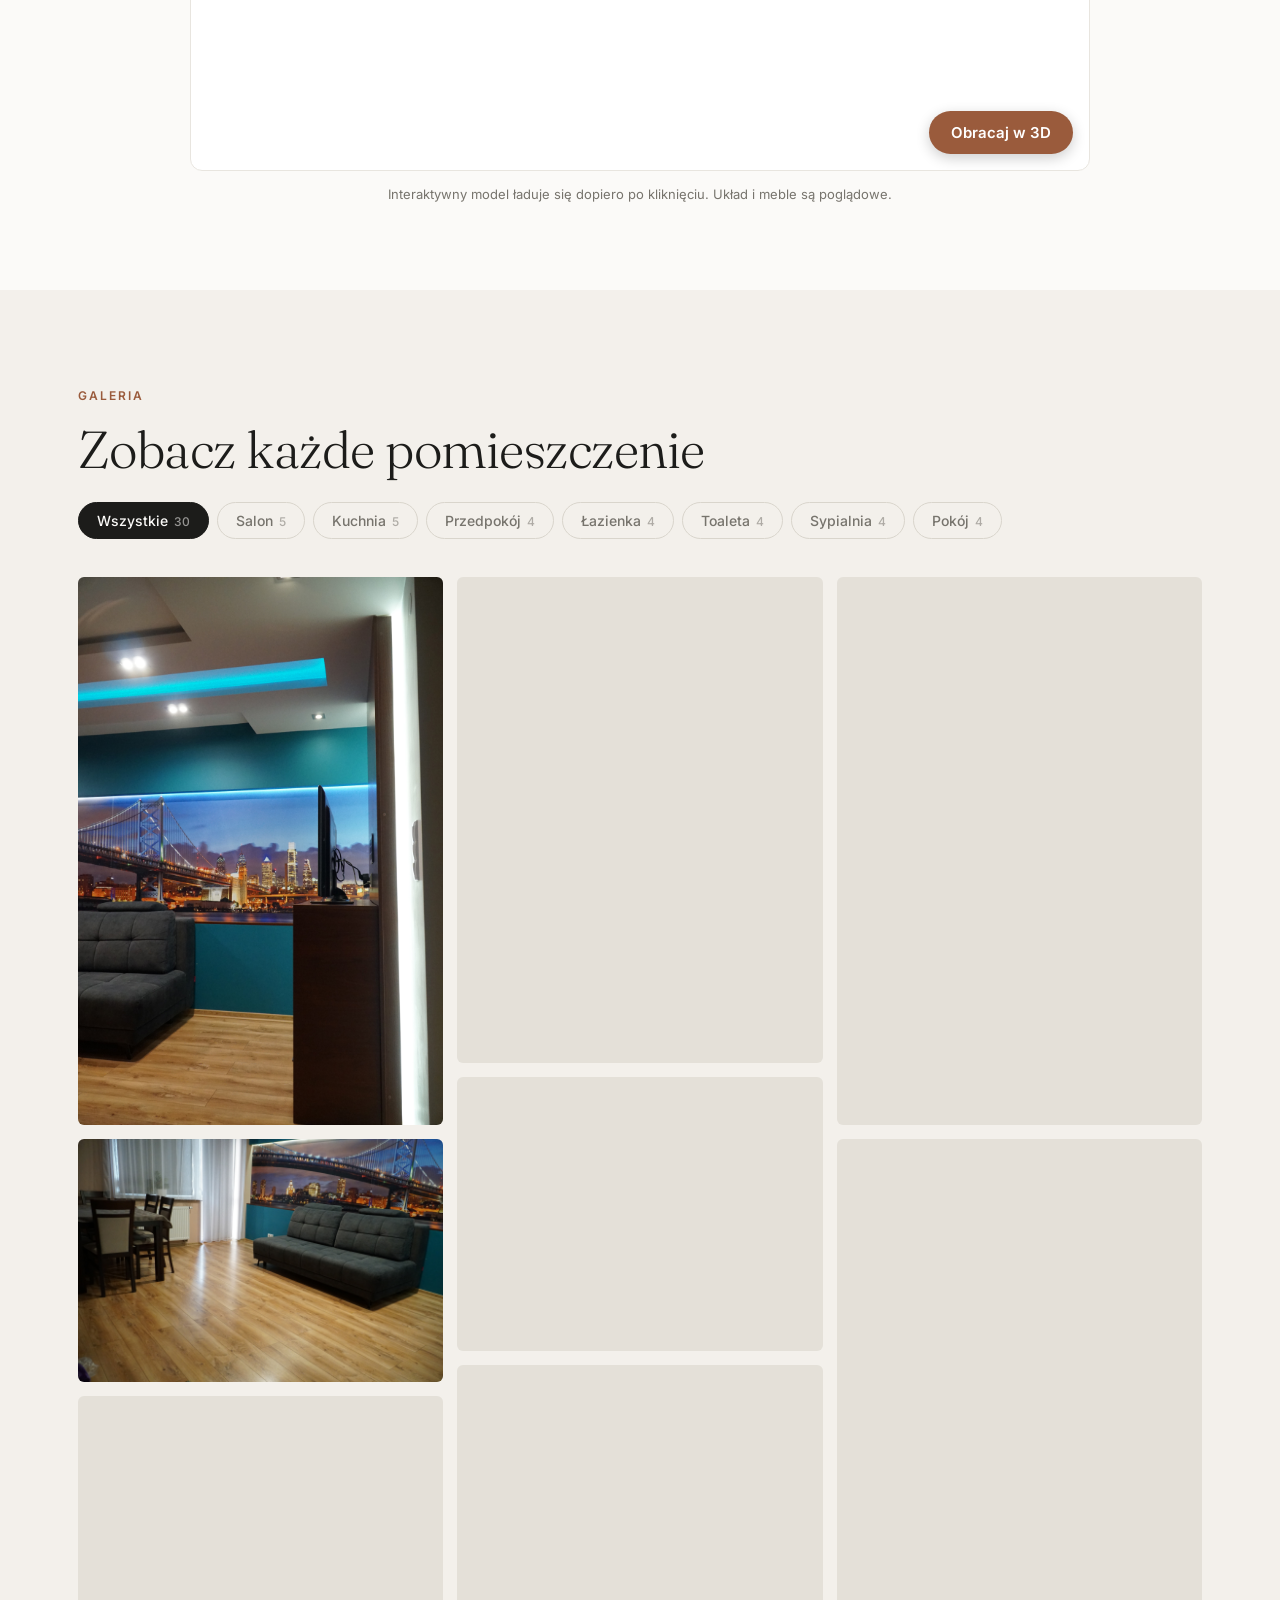
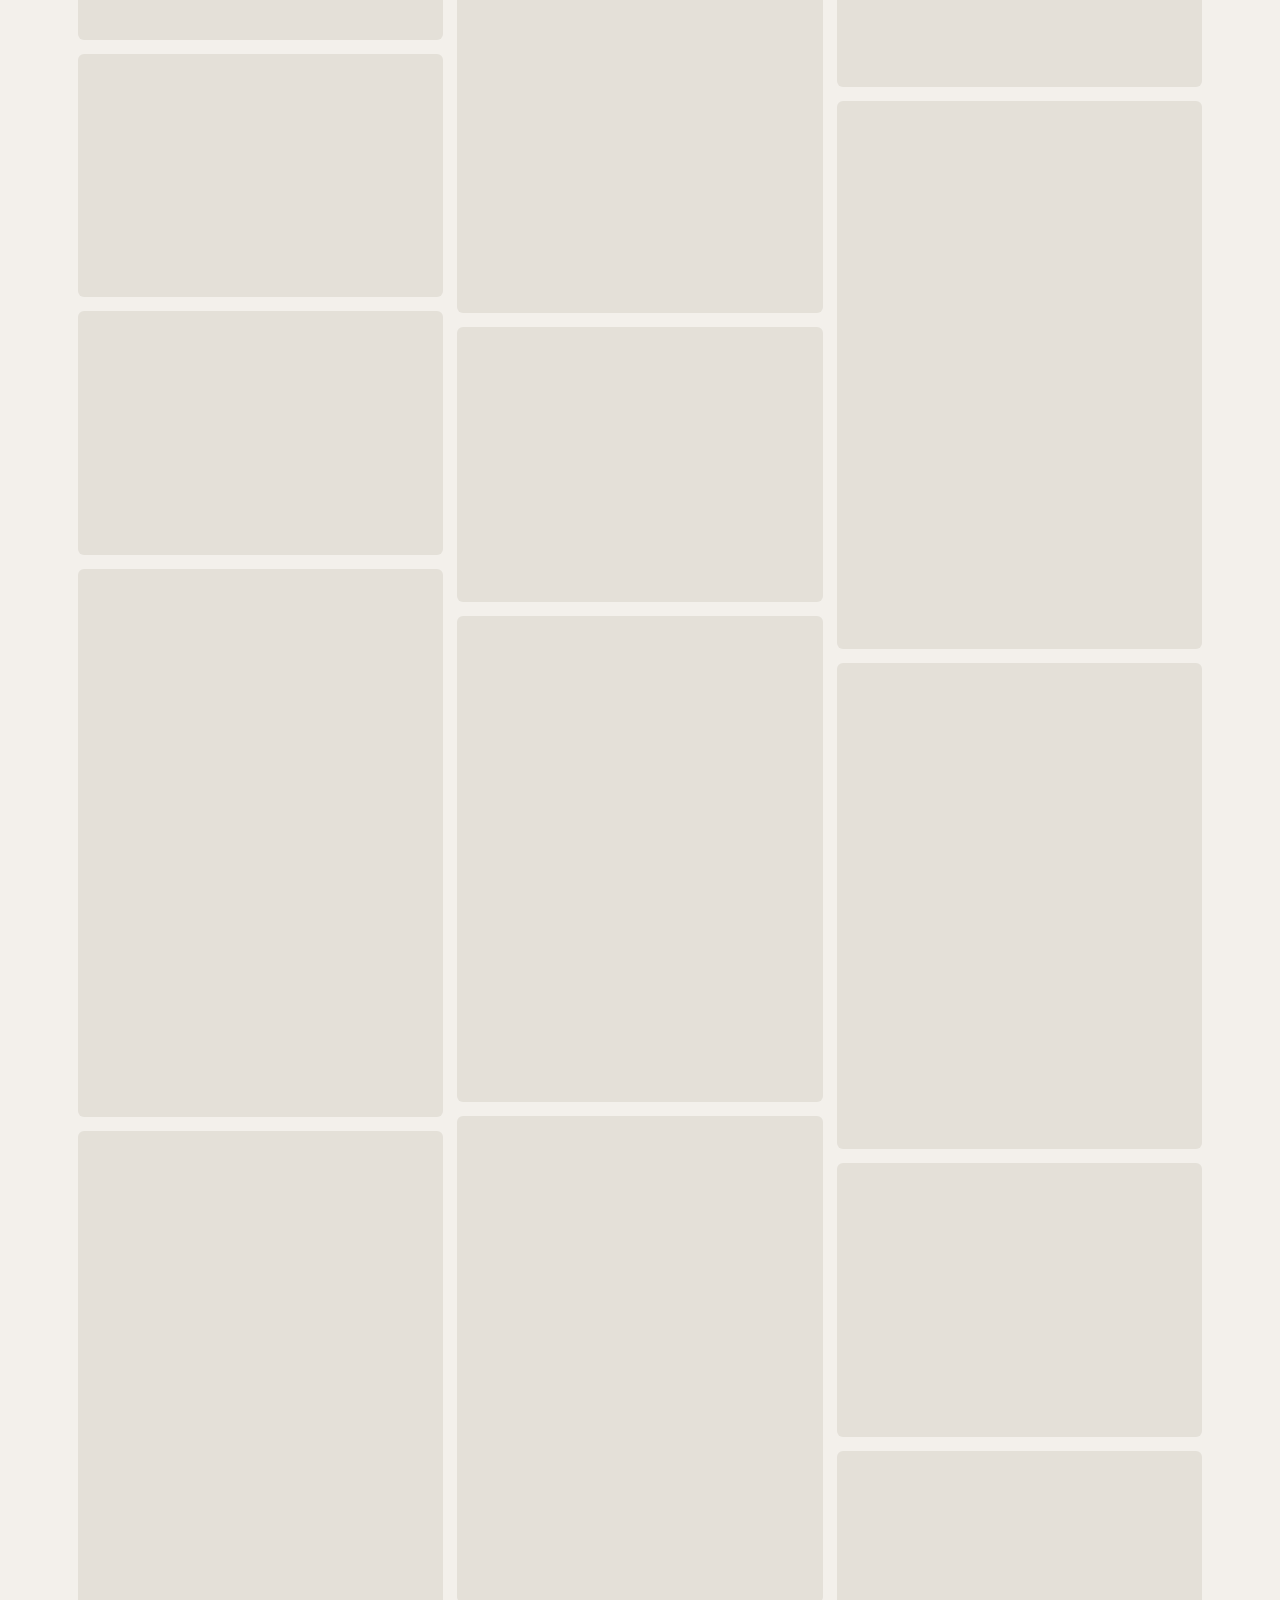
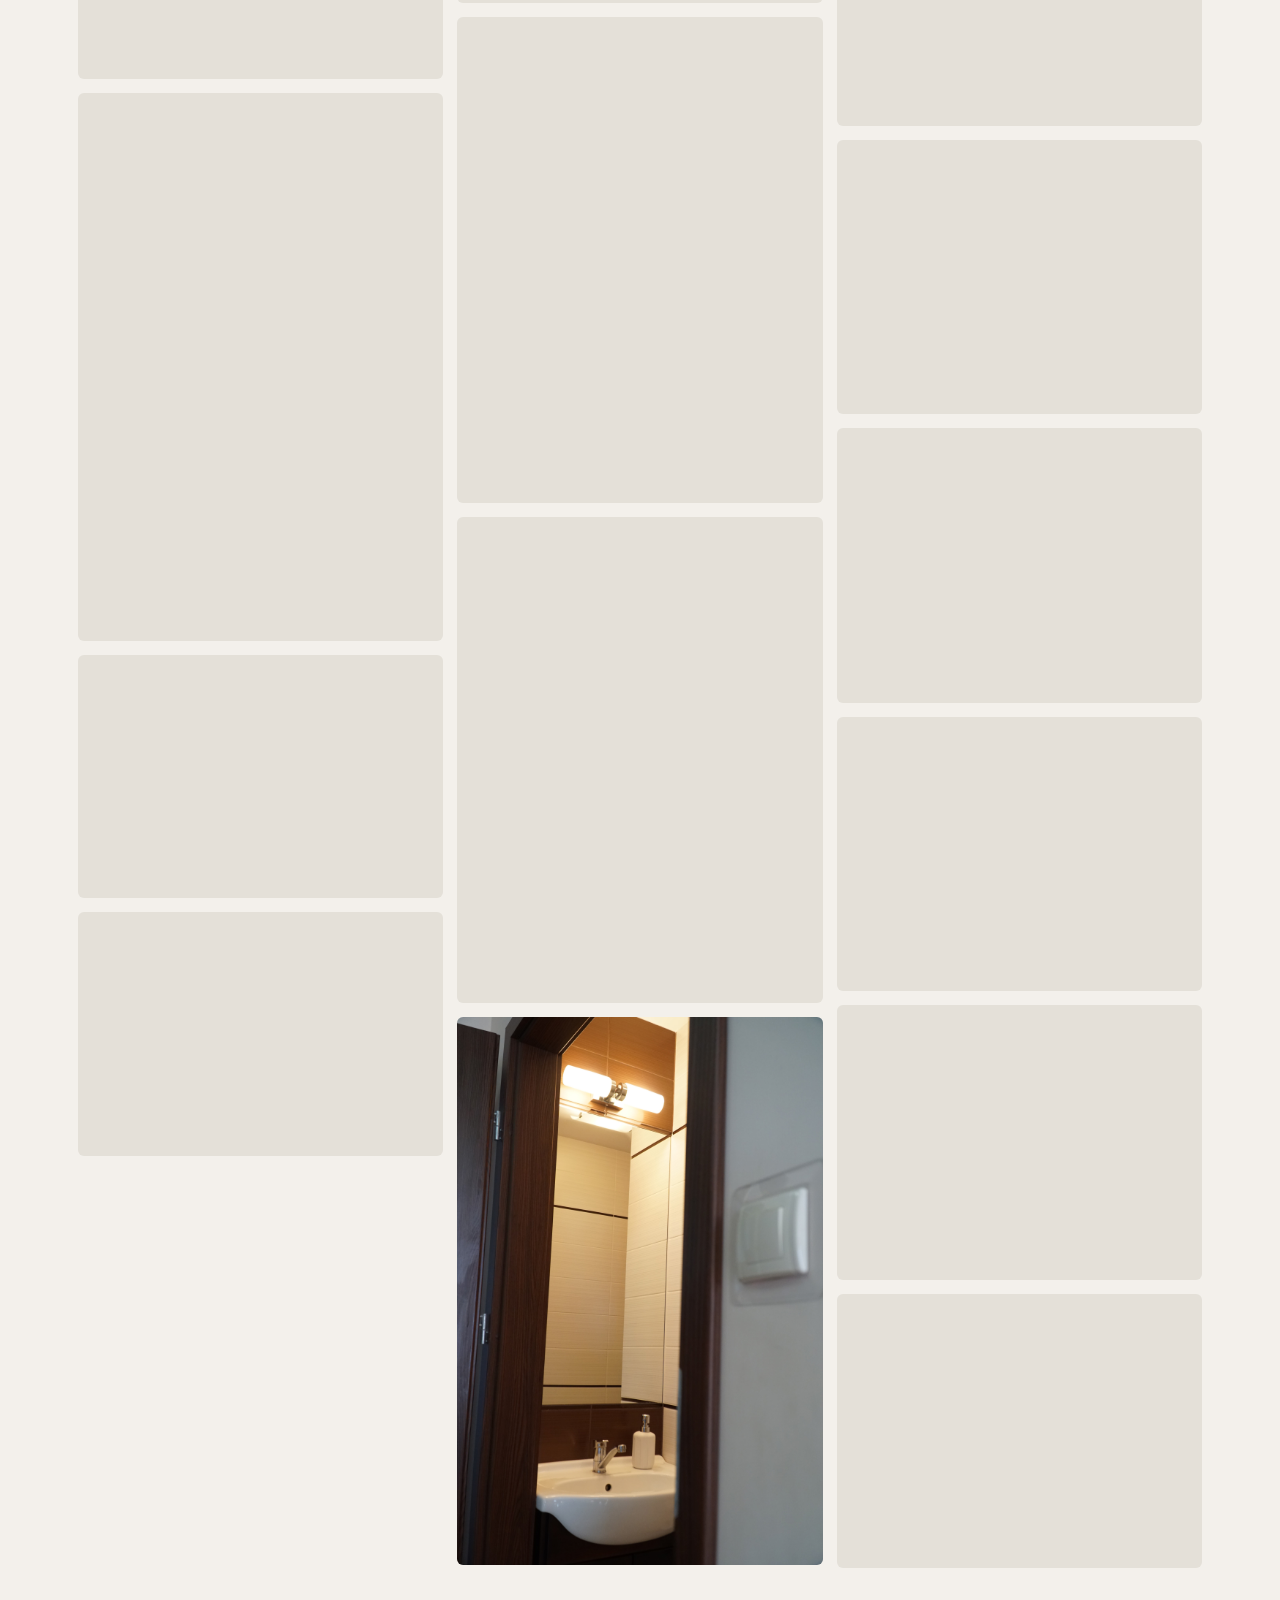
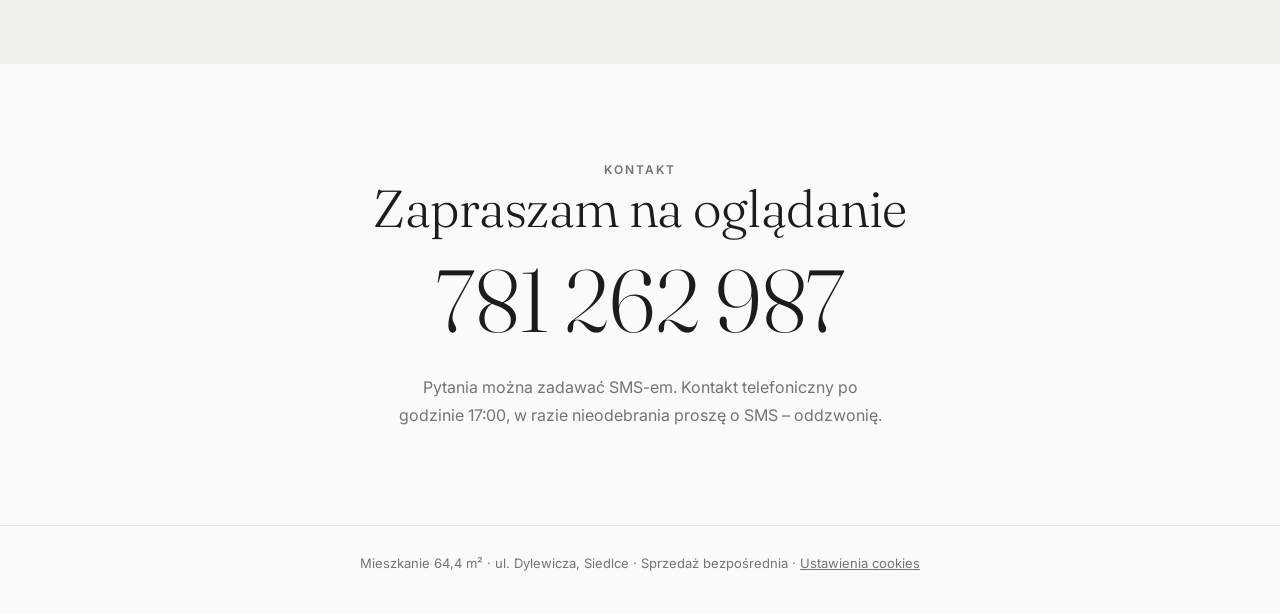
==== commit 93264a09: "Update Google Analytics ID in index.html" ====
--- a/index.html
+++ b/index.html
@@ -256,7 +256,7 @@
 render();
 
 /* cookies + Google tag (Consent Mode v2) */
-const GA_ID='GTM-WZH5C8LV'; // <- wstaw swój identyfikator pomiaru z Google Analytics
+const GA_ID='G-ZK6CRDFSYL'; // <- wstaw swój identyfikator pomiaru z Google Analytics
 window.dataLayer=window.dataLayer||[];function gtag(){dataLayer.push(arguments)}
 gtag('consent','default',{ad_storage:'denied',ad_user_data:'denied',ad_personalization:'denied',analytics_storage:'denied'});
 const ck=$('#ck'),KEY='cookie-consent';
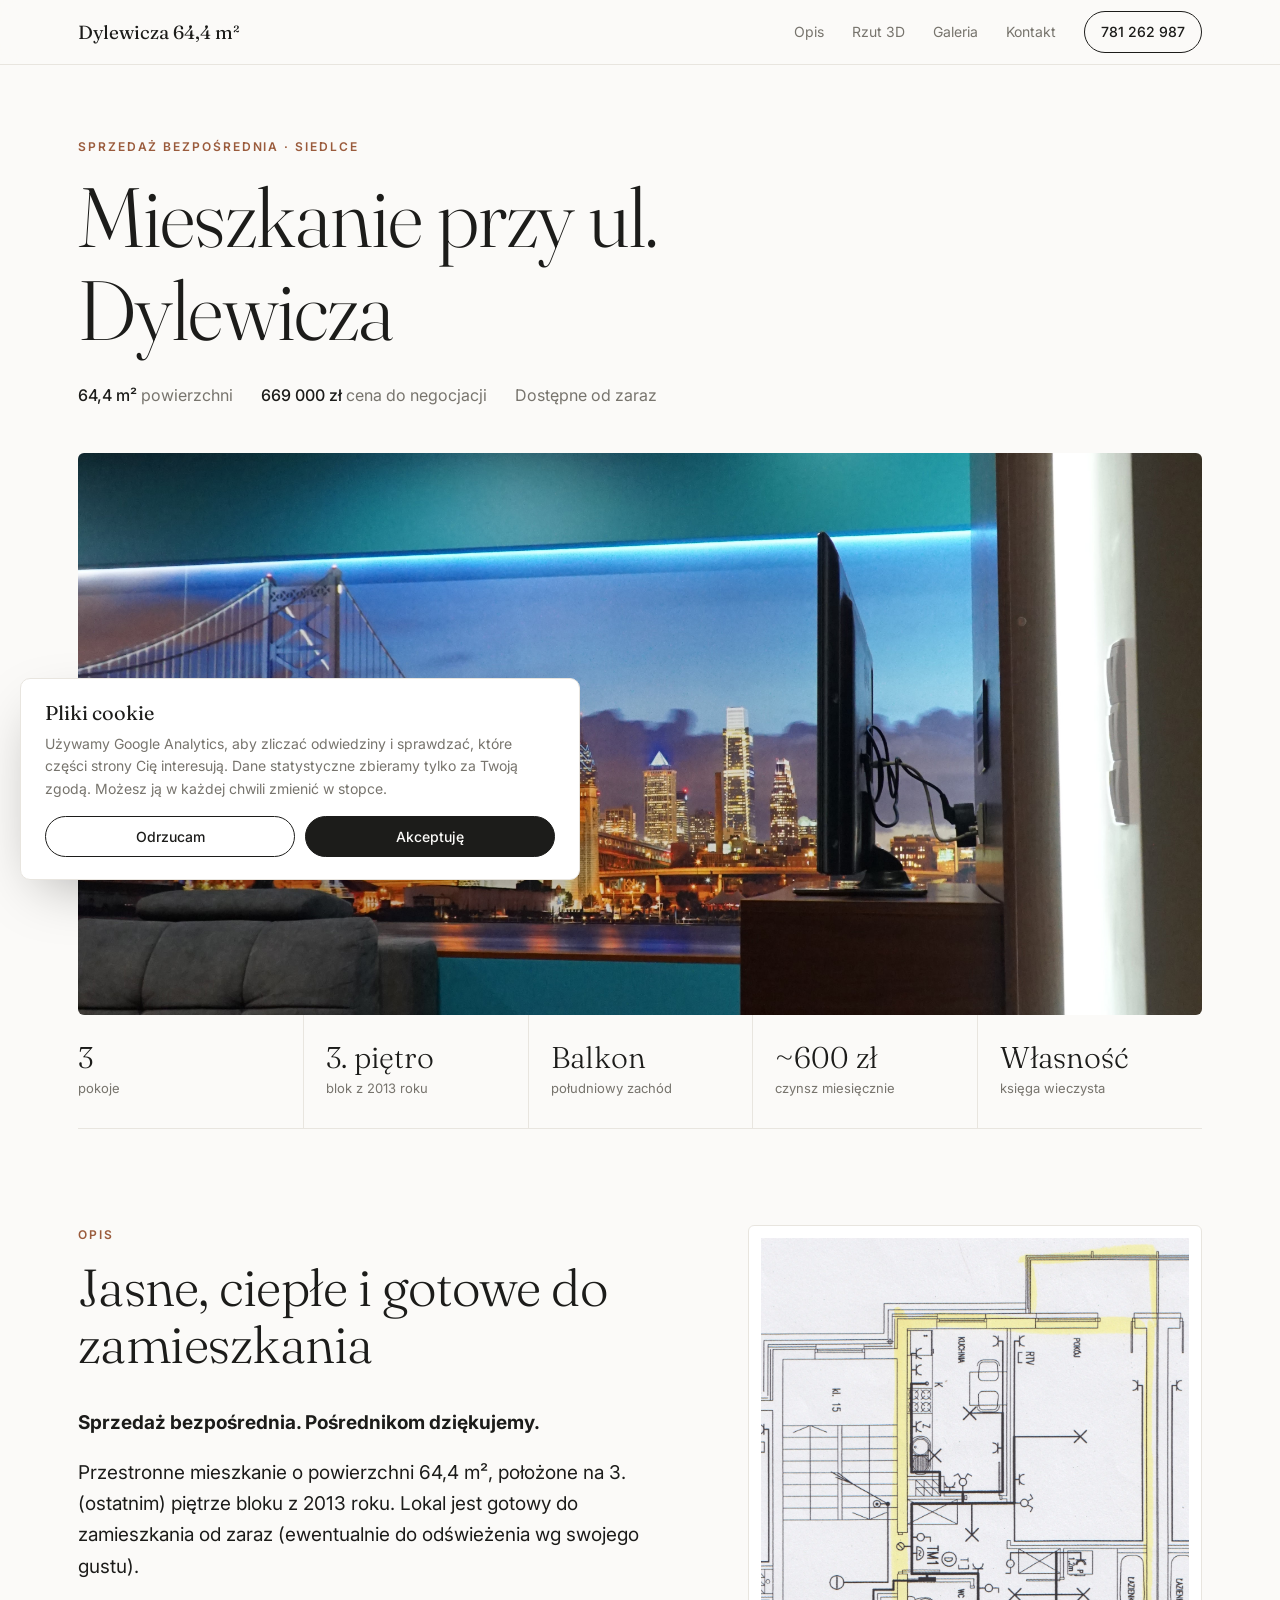
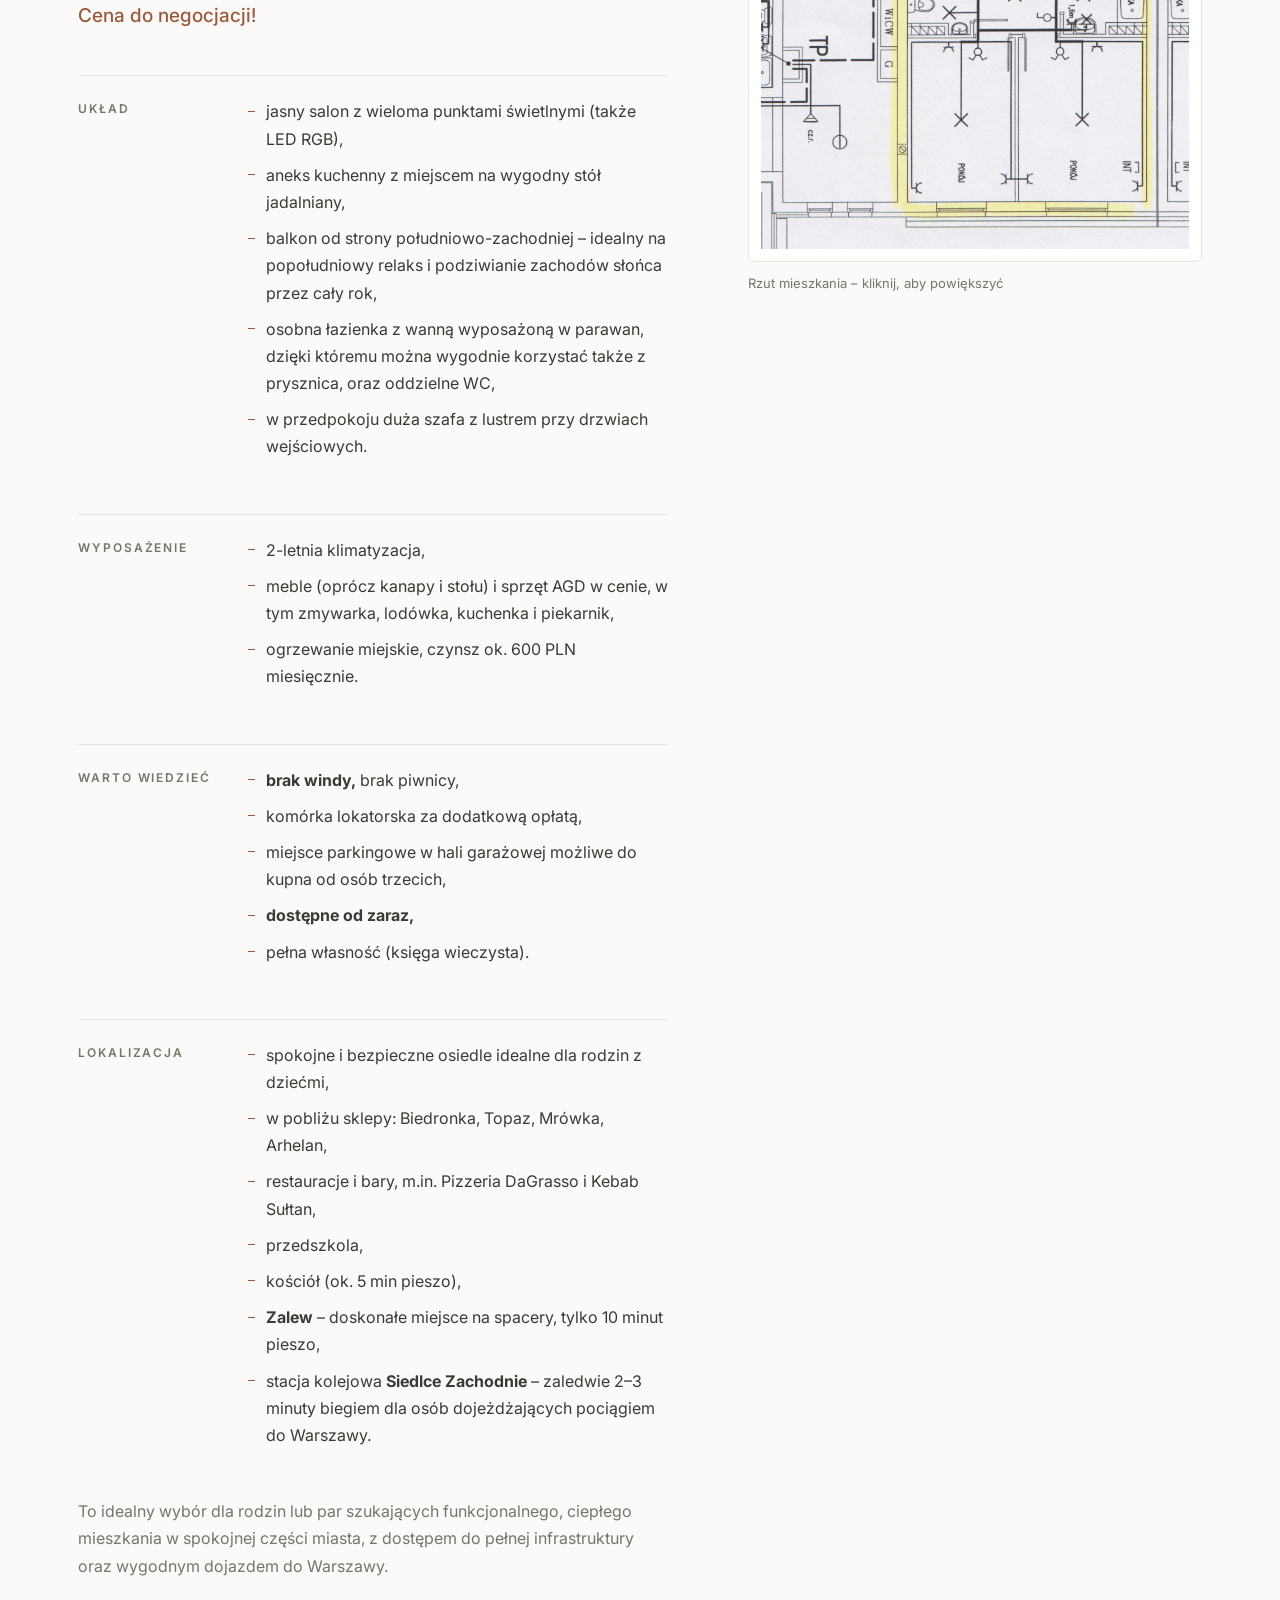
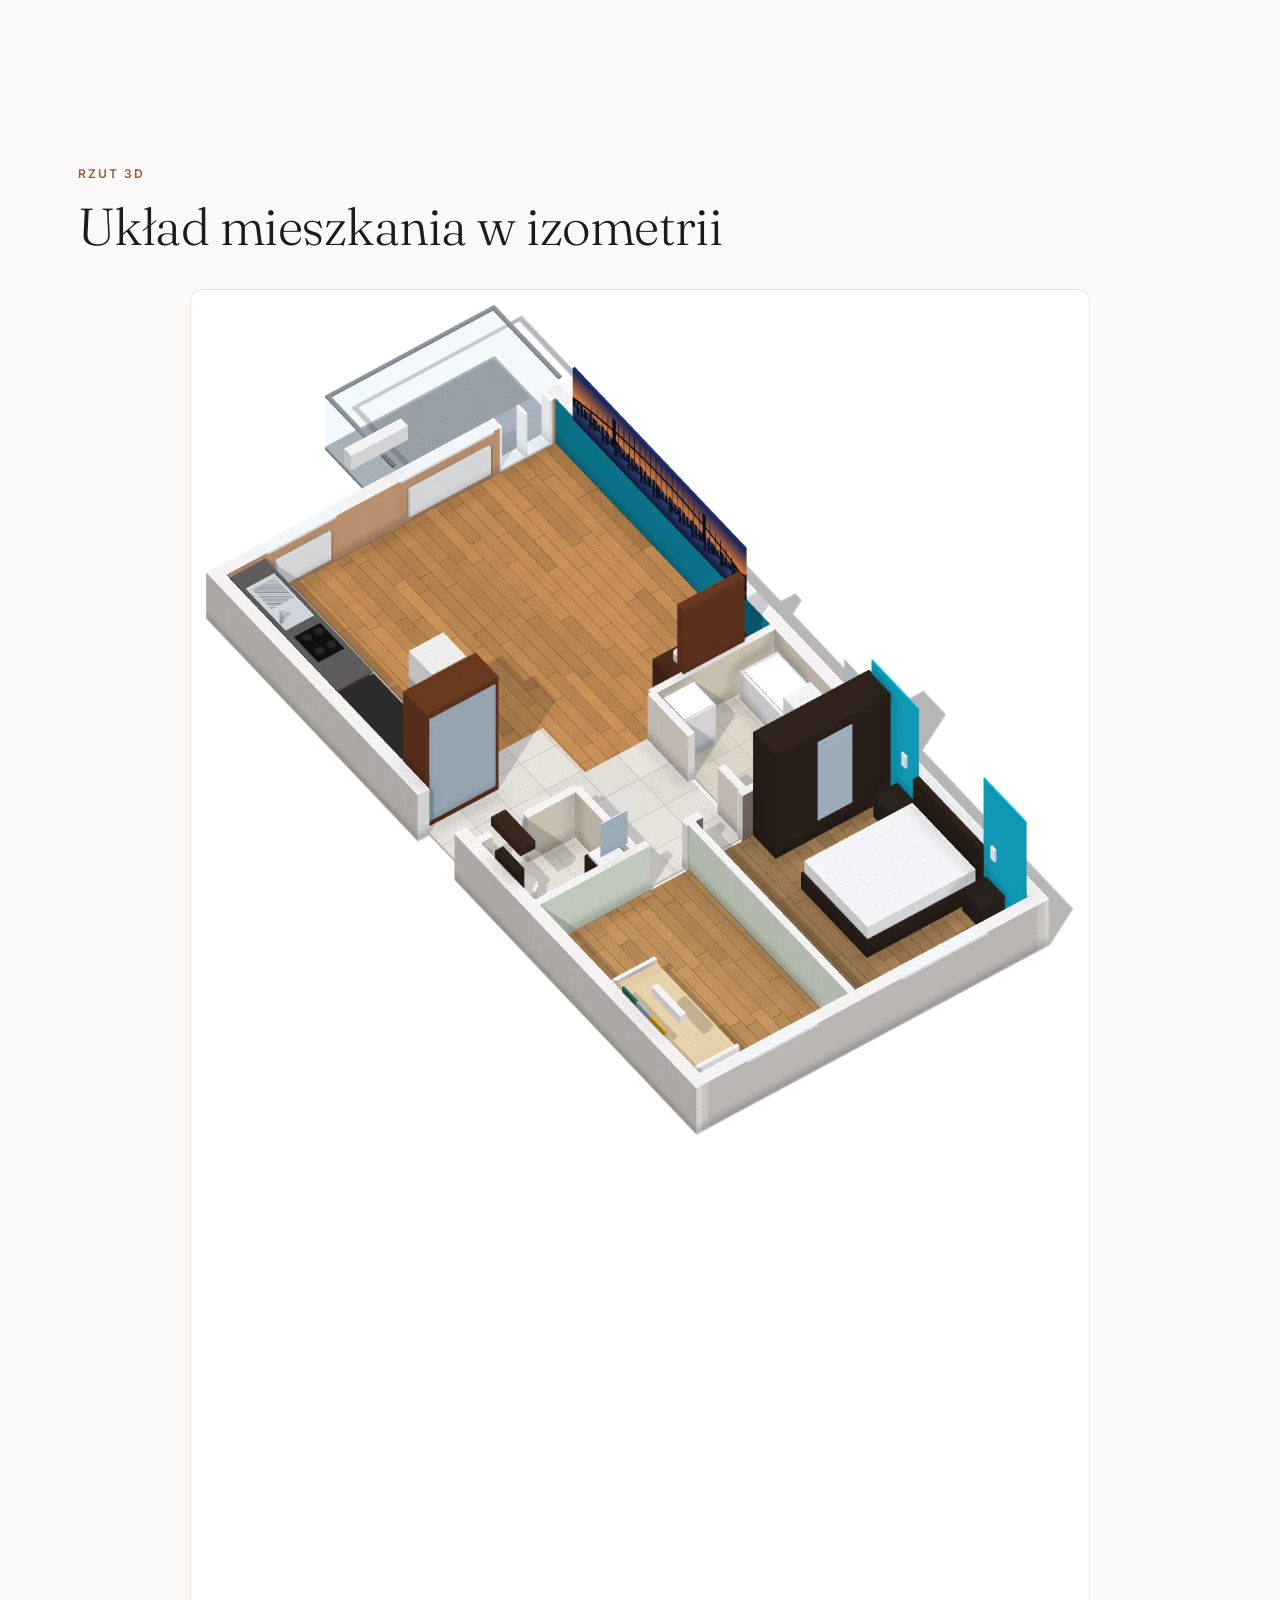
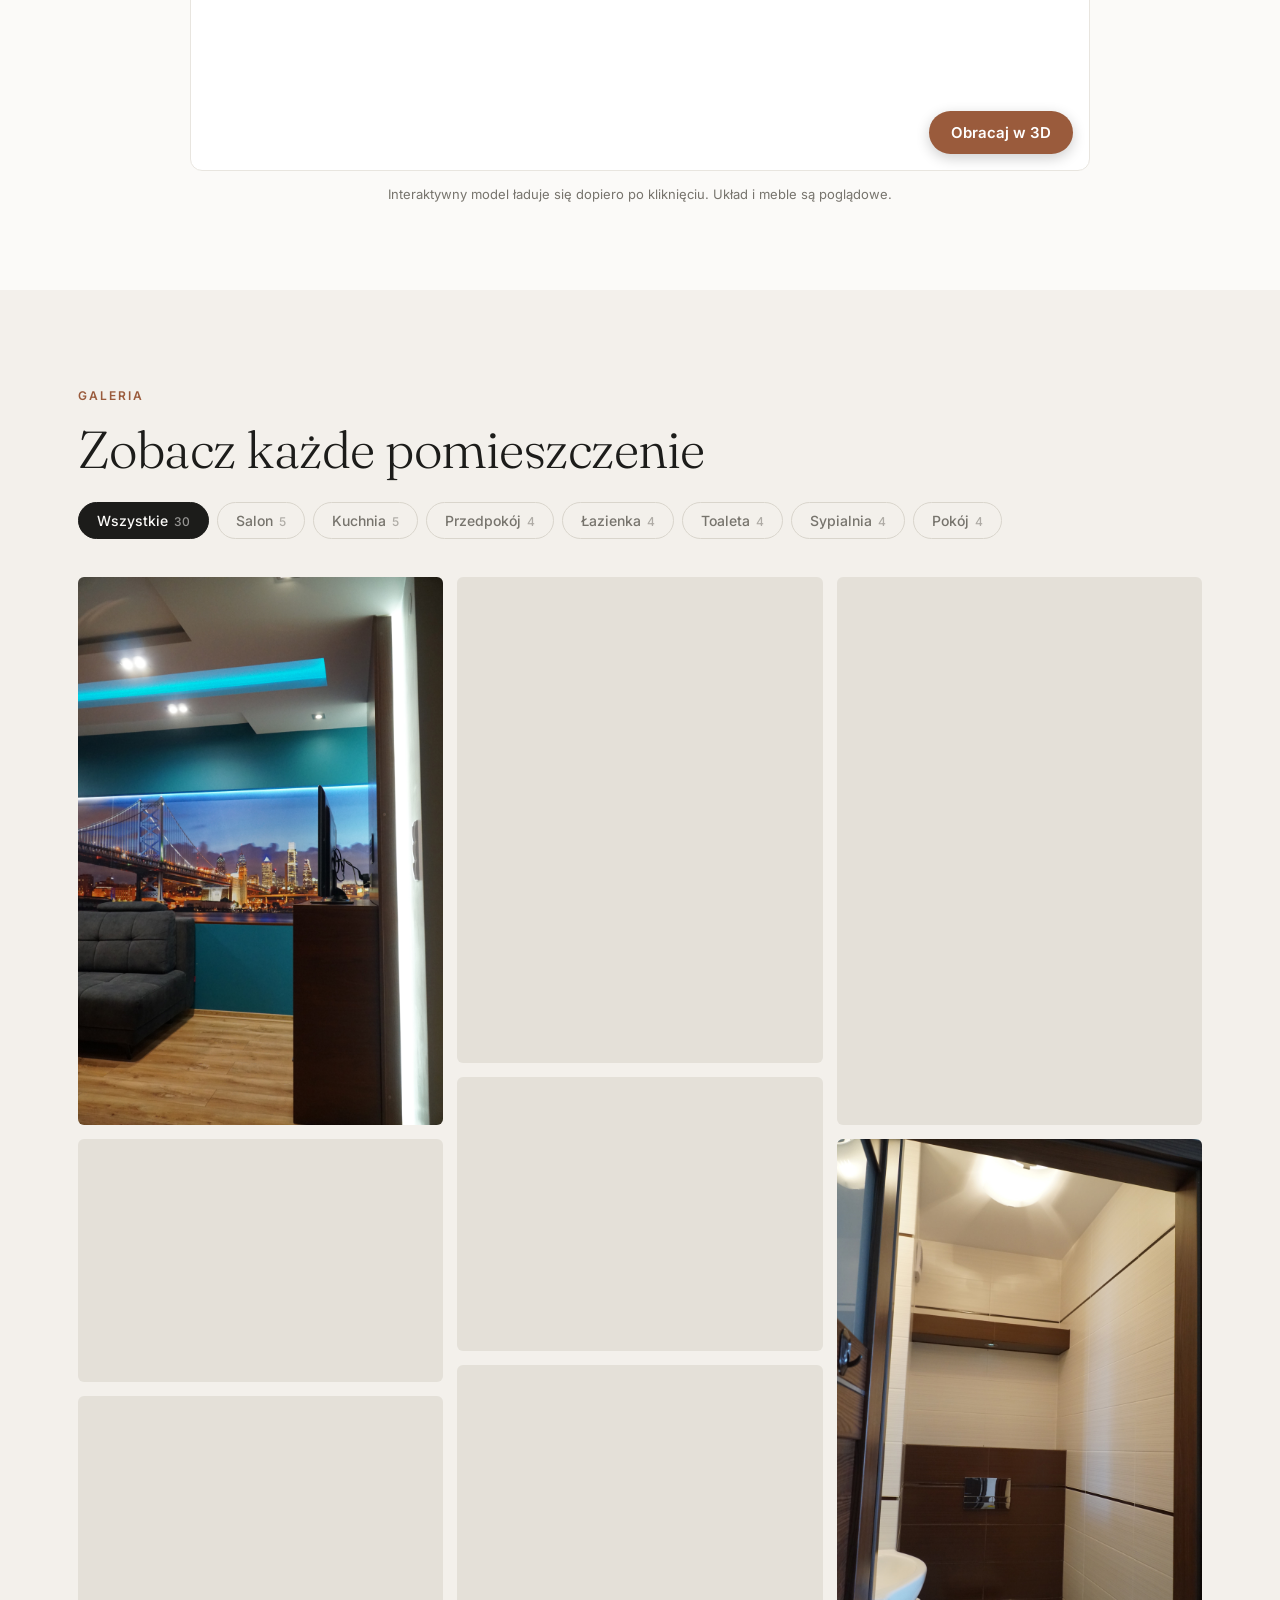
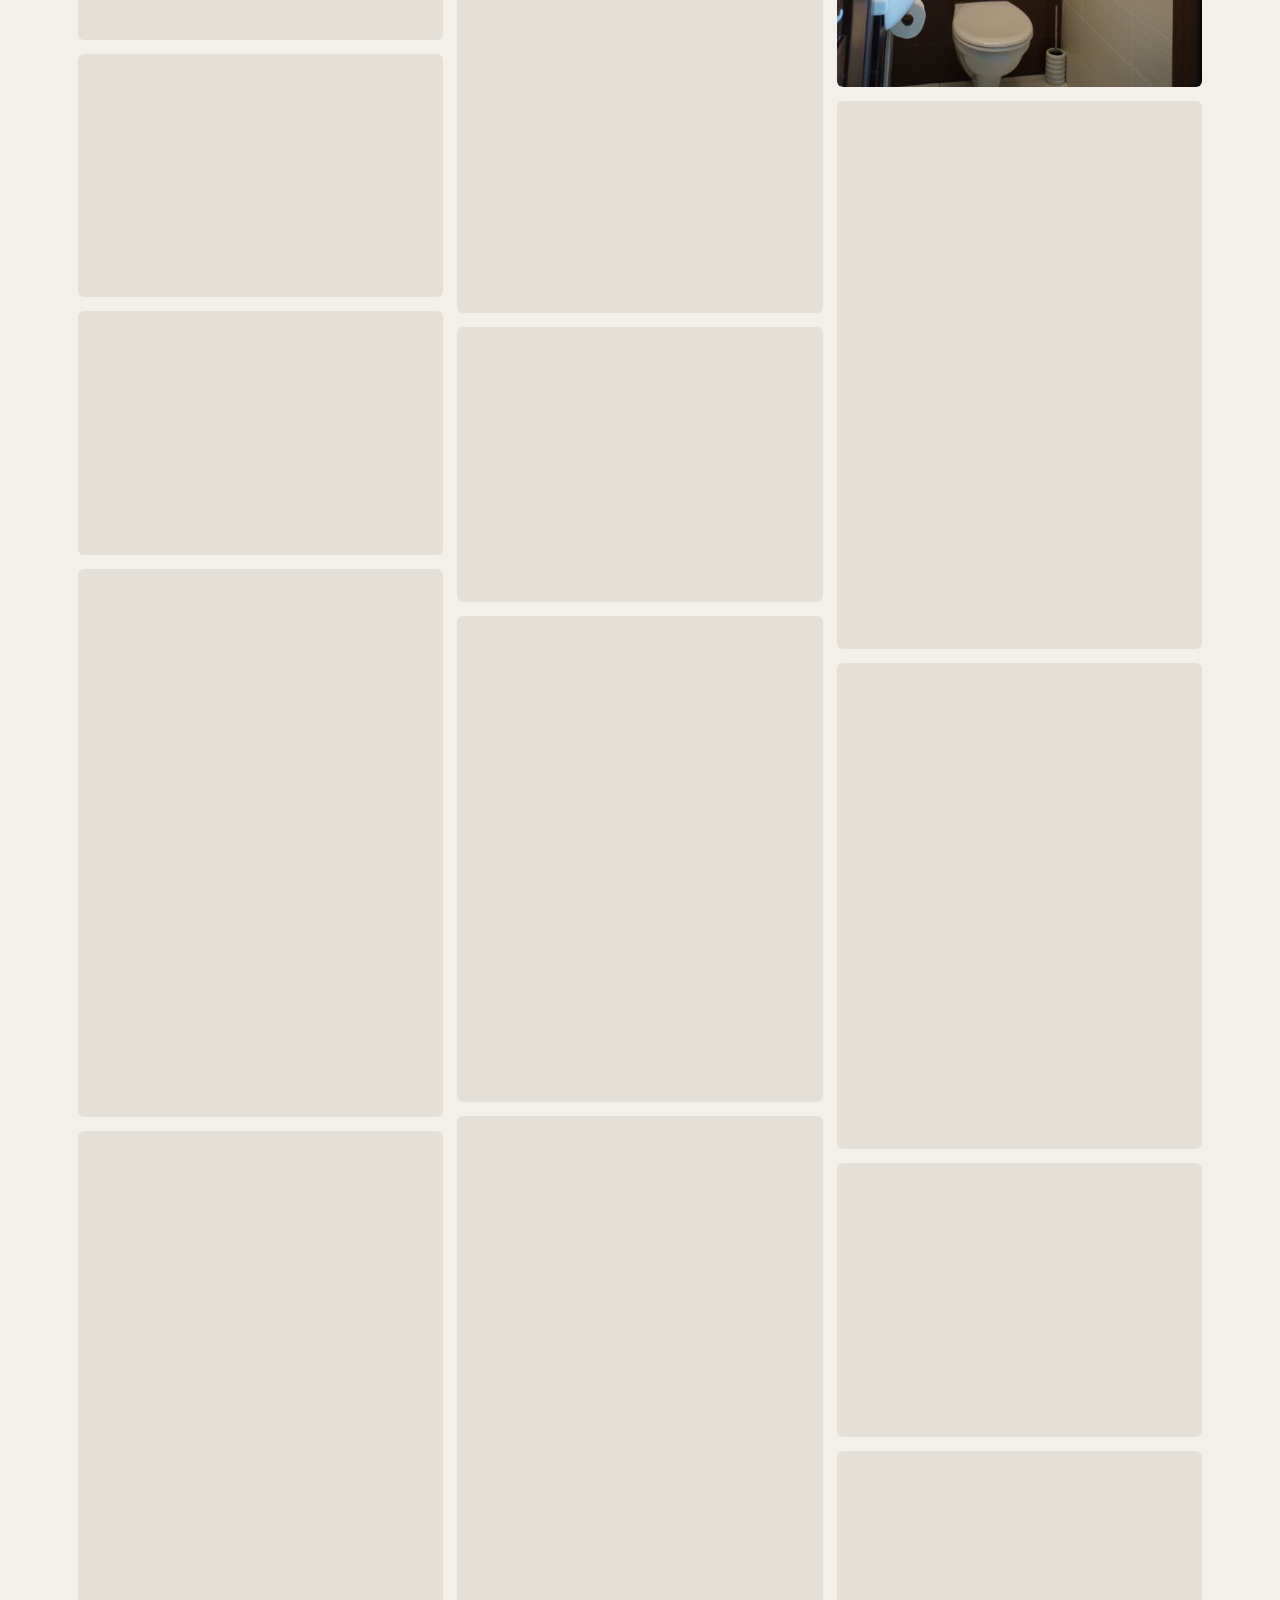
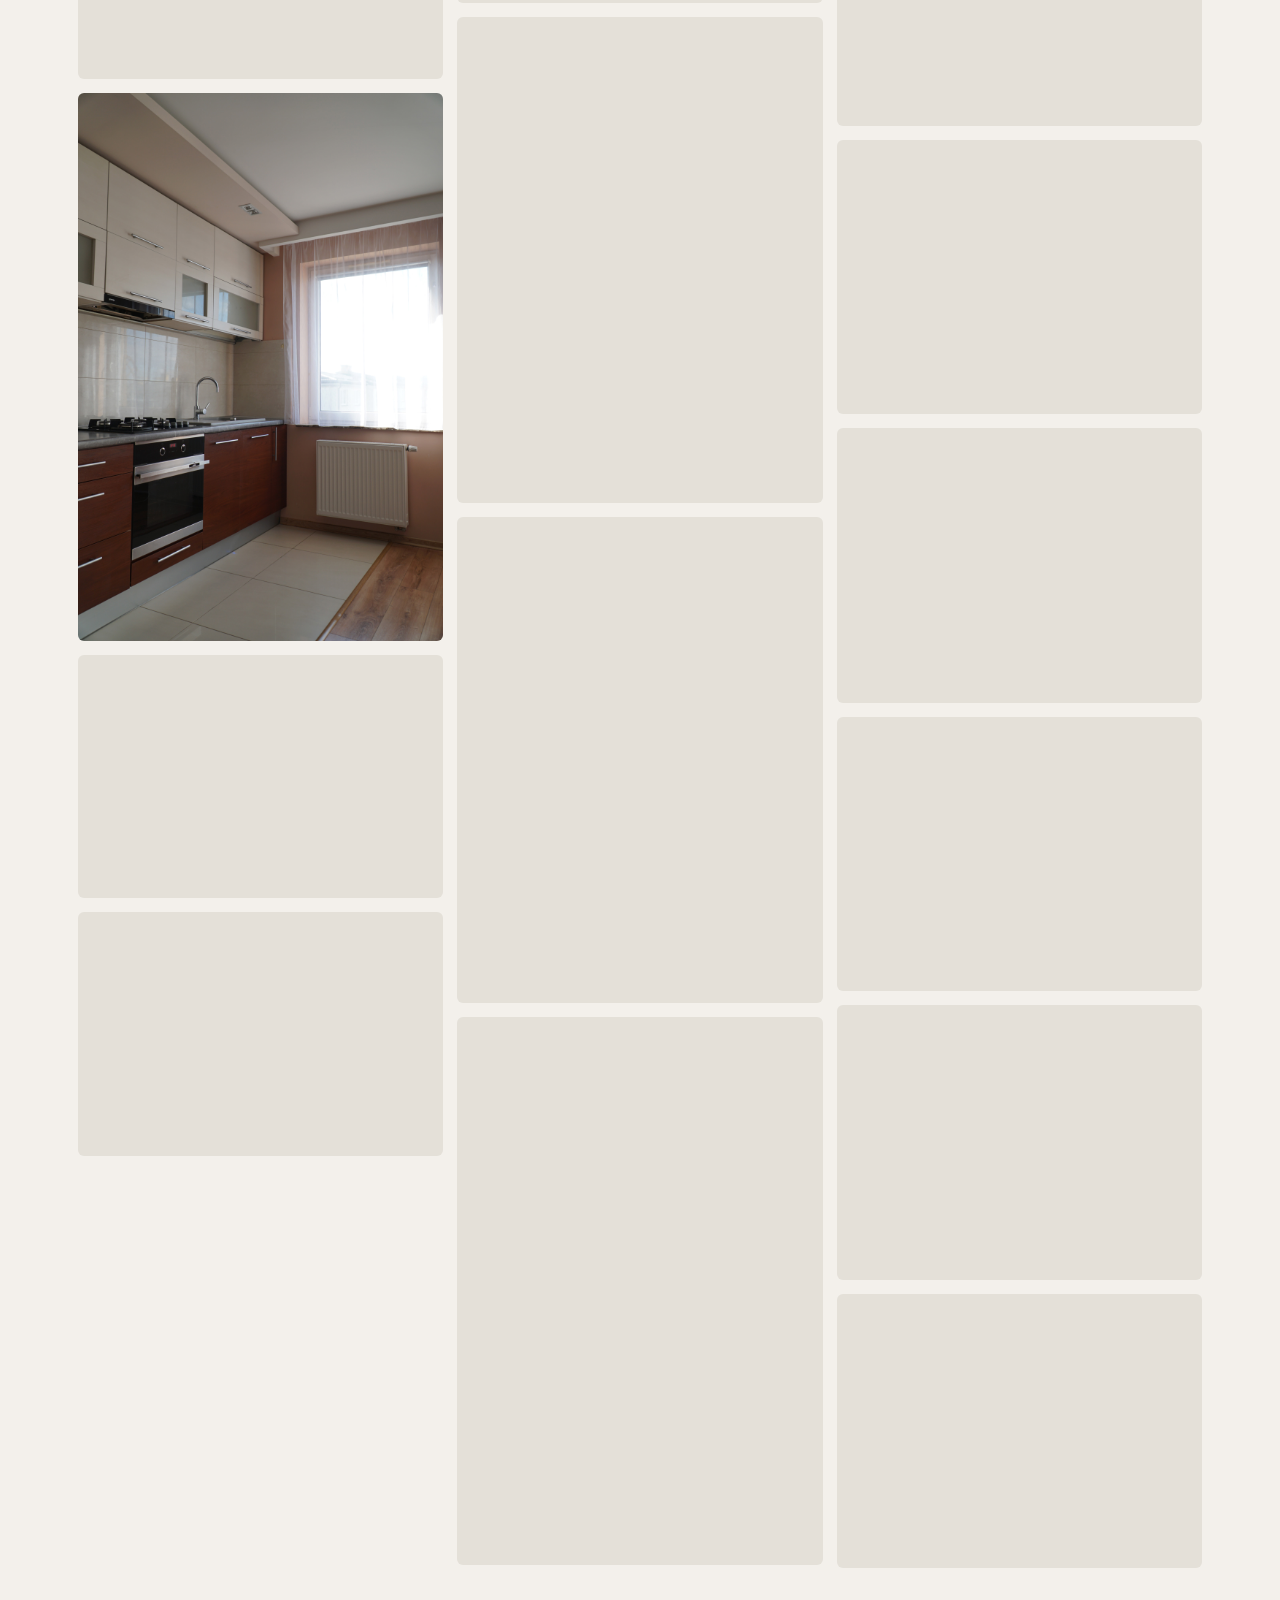
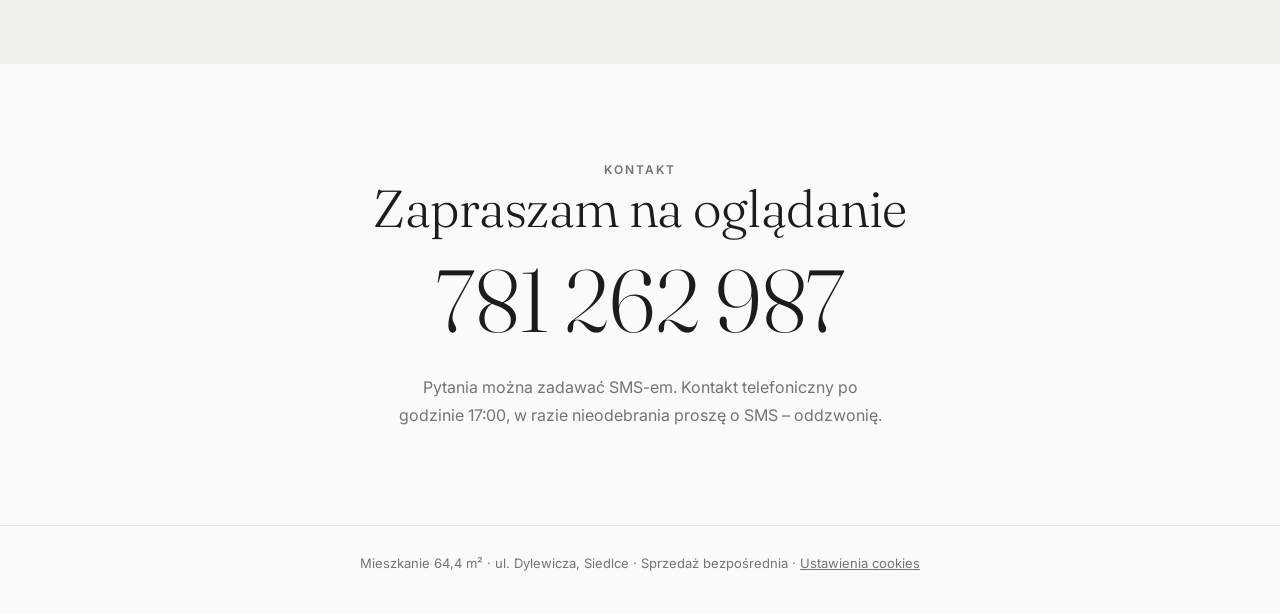
==== commit 69815aeb: "Add files via upload" ====
--- a/index.html
+++ b/index.html
@@ -256,16 +256,20 @@
 render();
 
 /* cookies + Google tag (Consent Mode v2) */
-const GA_ID='G-ZK6CRDFSYL'; // <- wstaw swój identyfikator pomiaru z Google Analytics
+const GA_ID='GTM-WZH5C8LV'; // GTM-XXXX (Tag Manager) lub G-XXXX (Google Analytics 4)
 window.dataLayer=window.dataLayer||[];function gtag(){dataLayer.push(arguments)}
 gtag('consent','default',{ad_storage:'denied',ad_user_data:'denied',ad_personalization:'denied',analytics_storage:'denied'});
 const ck=$('#ck'),KEY='cookie-consent';
 const getC=()=>{try{return localStorage.getItem(KEY)}catch(e){return null}};
 const setC=v=>{try{localStorage.setItem(KEY,v)}catch(e){}};
 function loadGA(){
- if(window.__ga||!/^G-[A-Z0-9]{6,}$/.test(GA_ID)||GA_ID==='G-XXXXXXXXXX')return;window.__ga=1;
- const t=document.createElement('script');t.async=true;t.src='https://www.googletagmanager.com/gtag/js?id='+GA_ID;document.head.appendChild(t);
- gtag('js',new Date());gtag('config',GA_ID,{anonymize_ip:true});}
+ if(window.__ga)return;
+ const isGTM=/^GTM-[A-Z0-9]+$/.test(GA_ID),isGA=/^G-[A-Z0-9]{6,}$/.test(GA_ID);
+ if(!isGTM&&!isGA)return;window.__ga=1;
+ const t=document.createElement('script');t.async=true;
+ if(isGTM){dataLayer.push({'gtm.start':Date.now(),event:'gtm.js'});t.src='https://www.googletagmanager.com/gtm.js?id='+GA_ID}
+ else{t.src='https://www.googletagmanager.com/gtag/js?id='+GA_ID;gtag('js',new Date());gtag('config',GA_ID,{anonymize_ip:true})}
+ document.head.appendChild(t);}
 function clearGA(){
  document.cookie.split(';').forEach(c=>{const n=c.split('=')[0].trim();
   if(n==='_ga'||n.startsWith('_ga_')||n==='_gid'){['','.'+location.hostname].forEach(d=>document.cookie=`${n}=;expires=Thu, 01 Jan 1970 00:00:00 GMT;path=/${d?';domain='+d:''}`)}})}
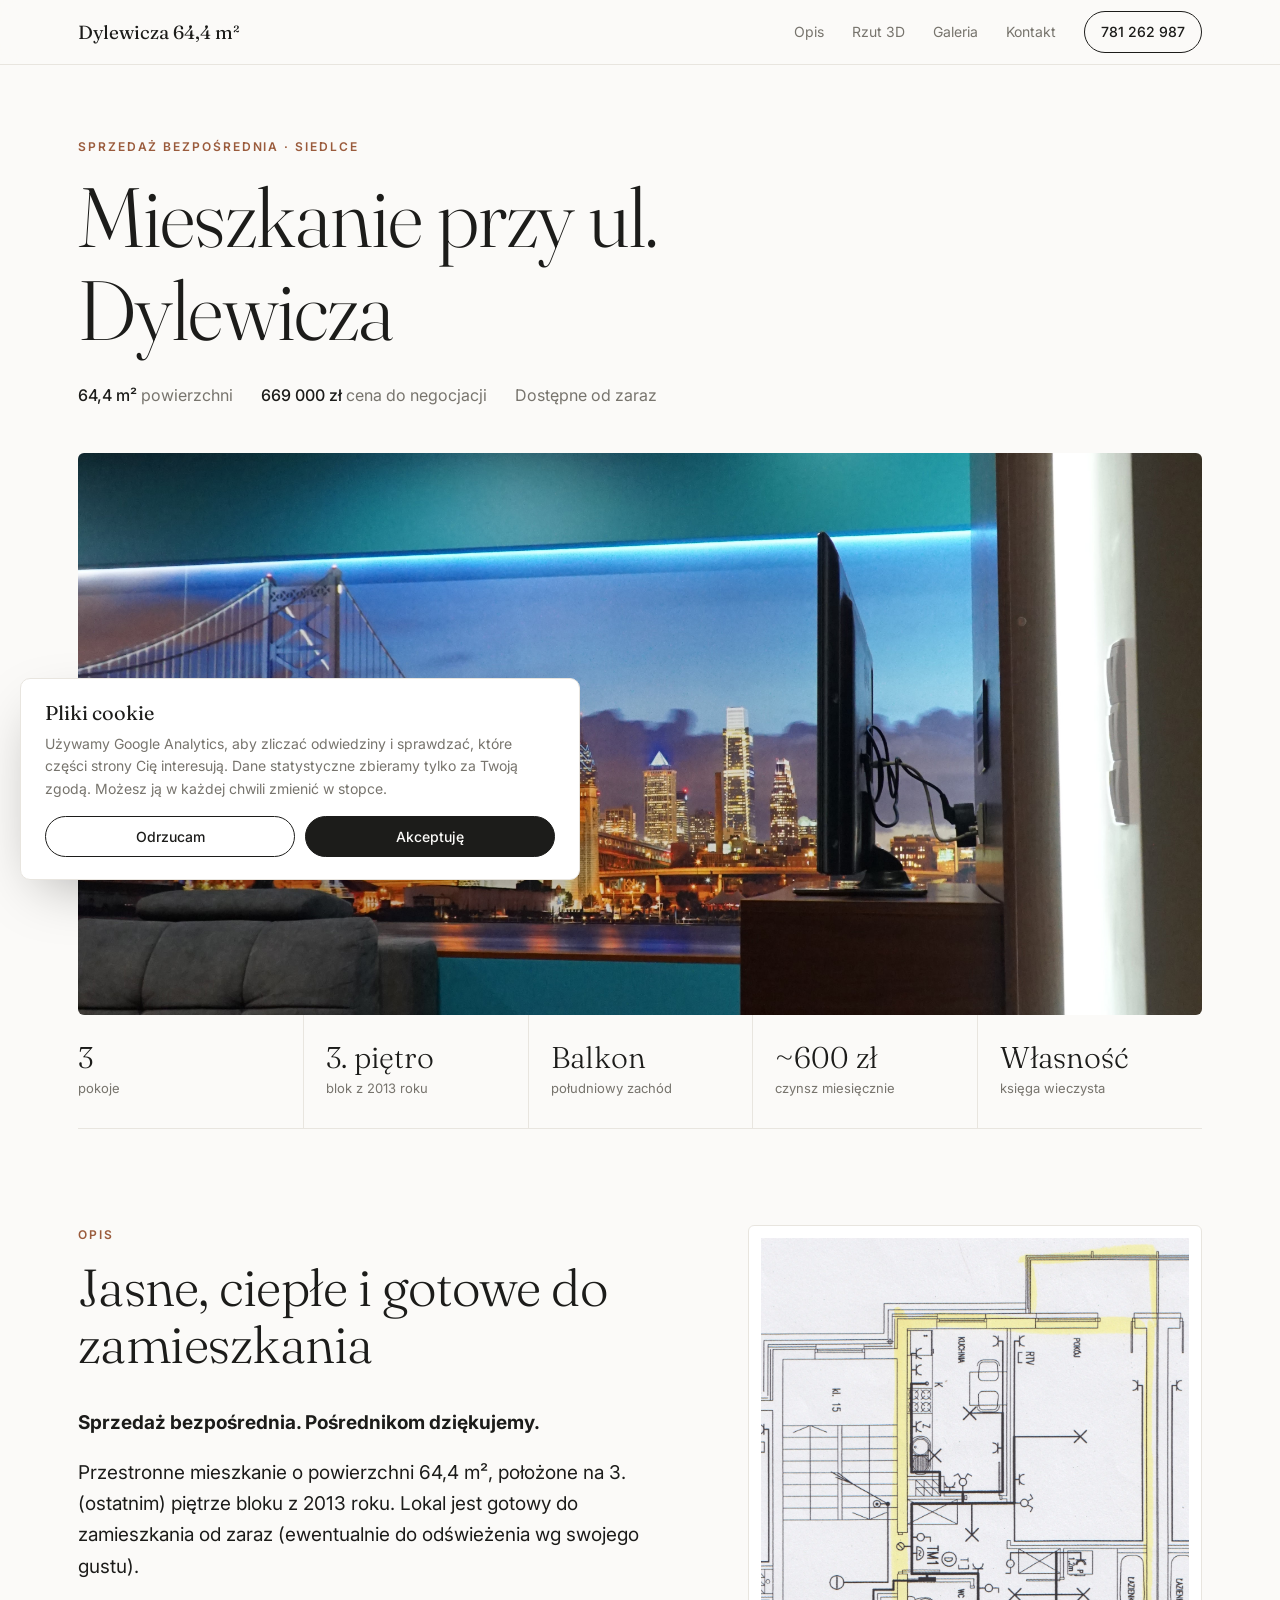
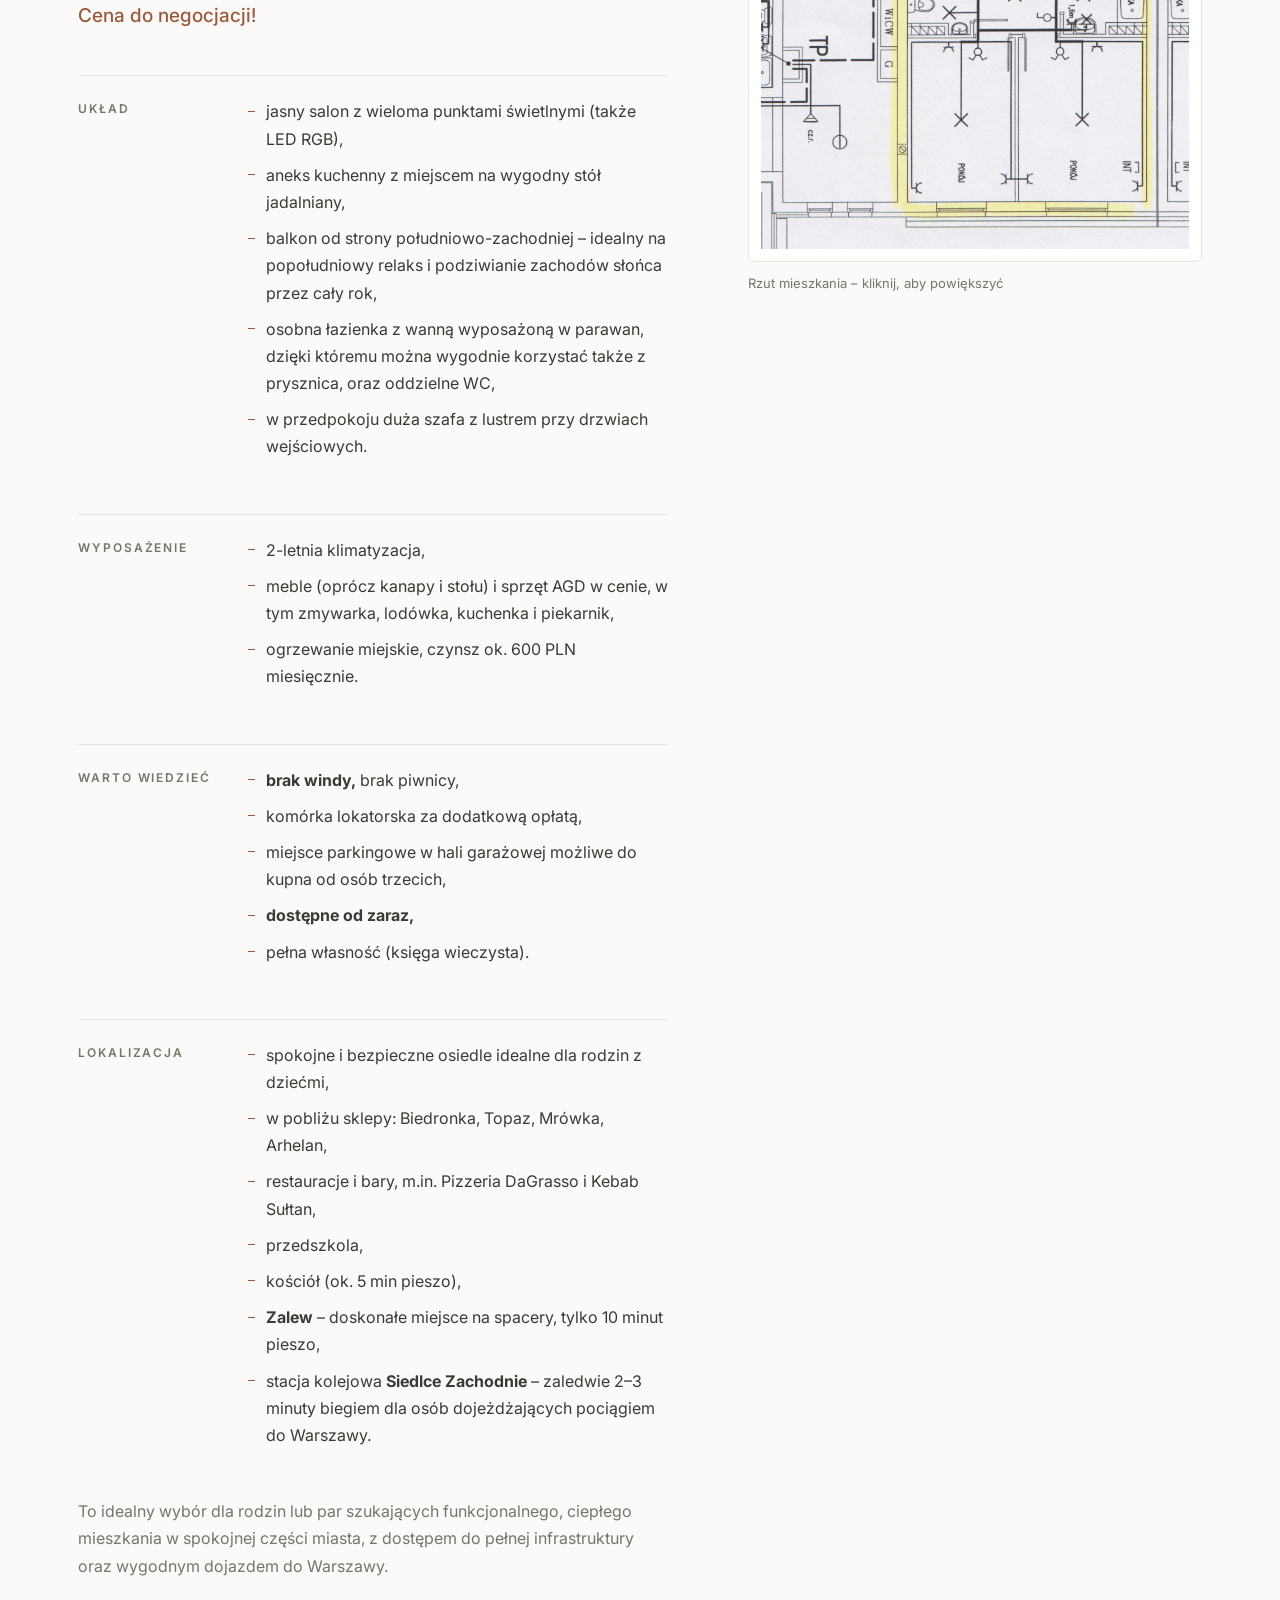
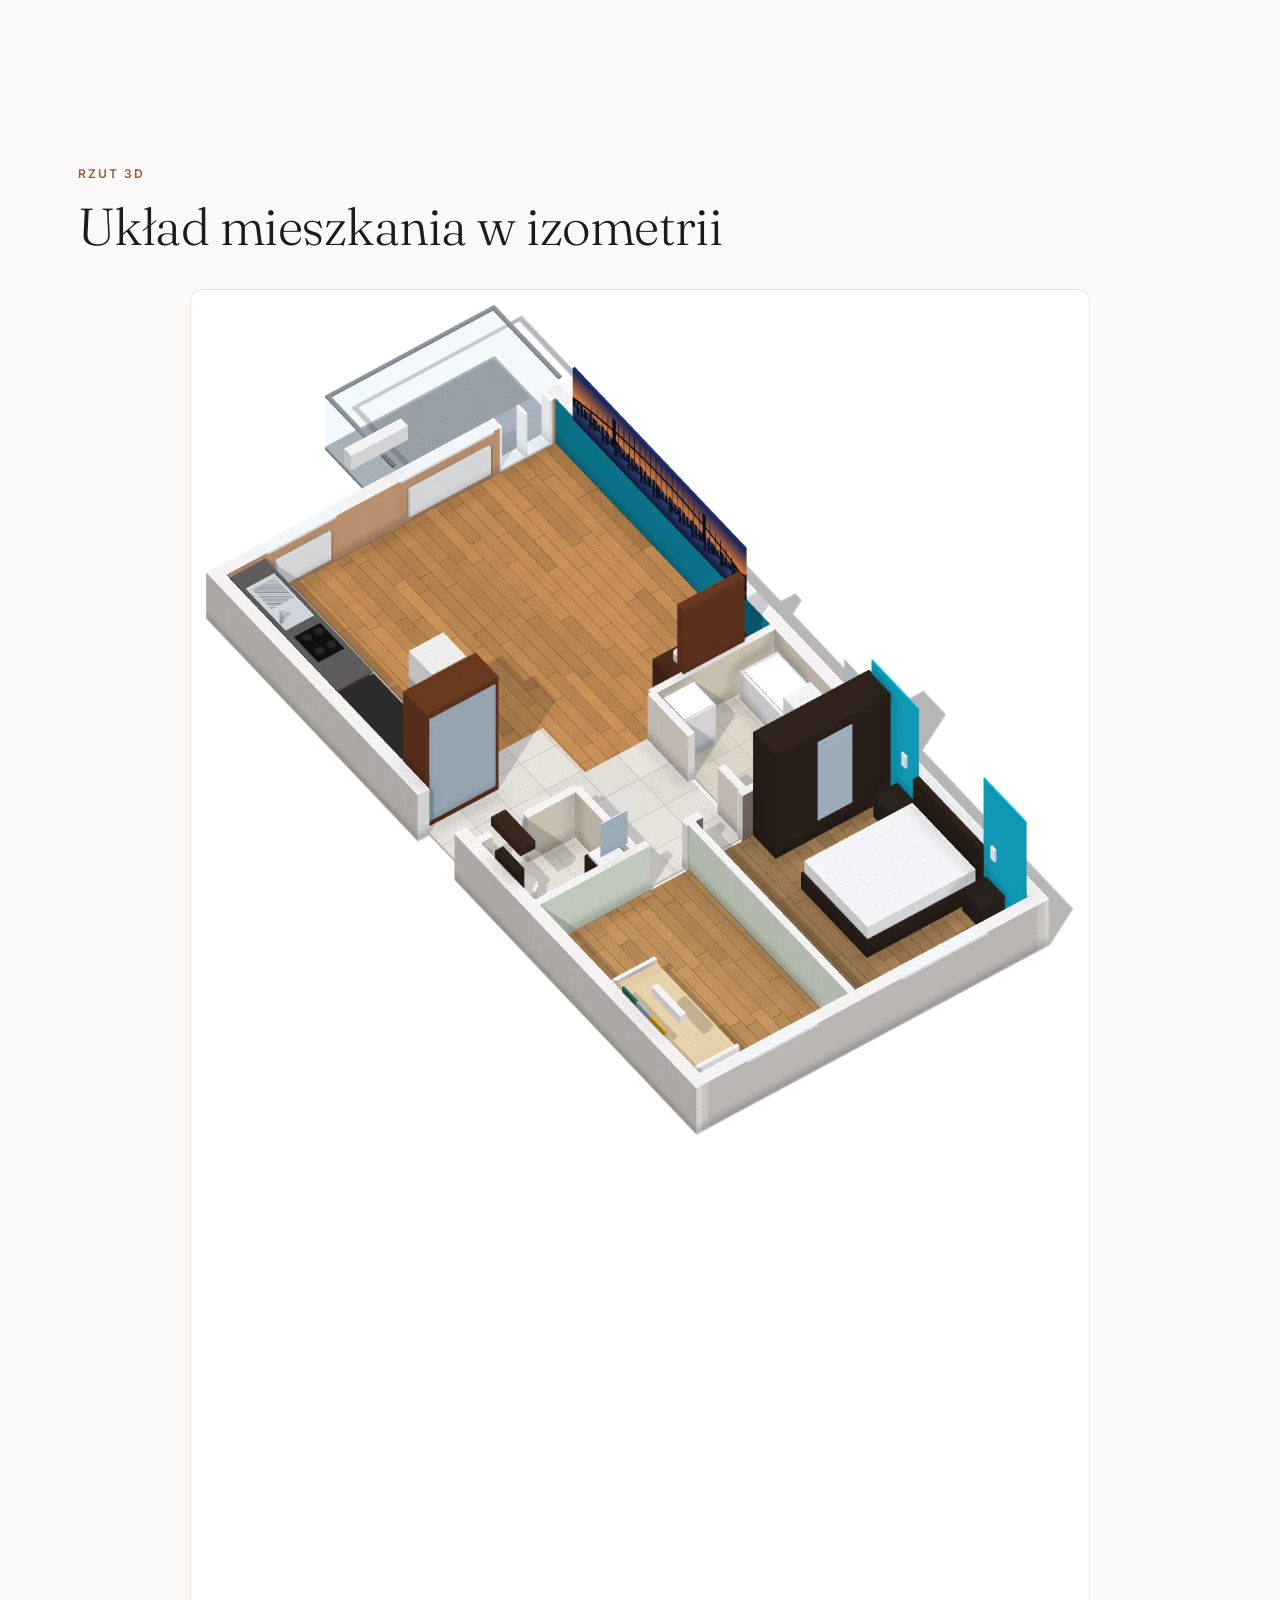
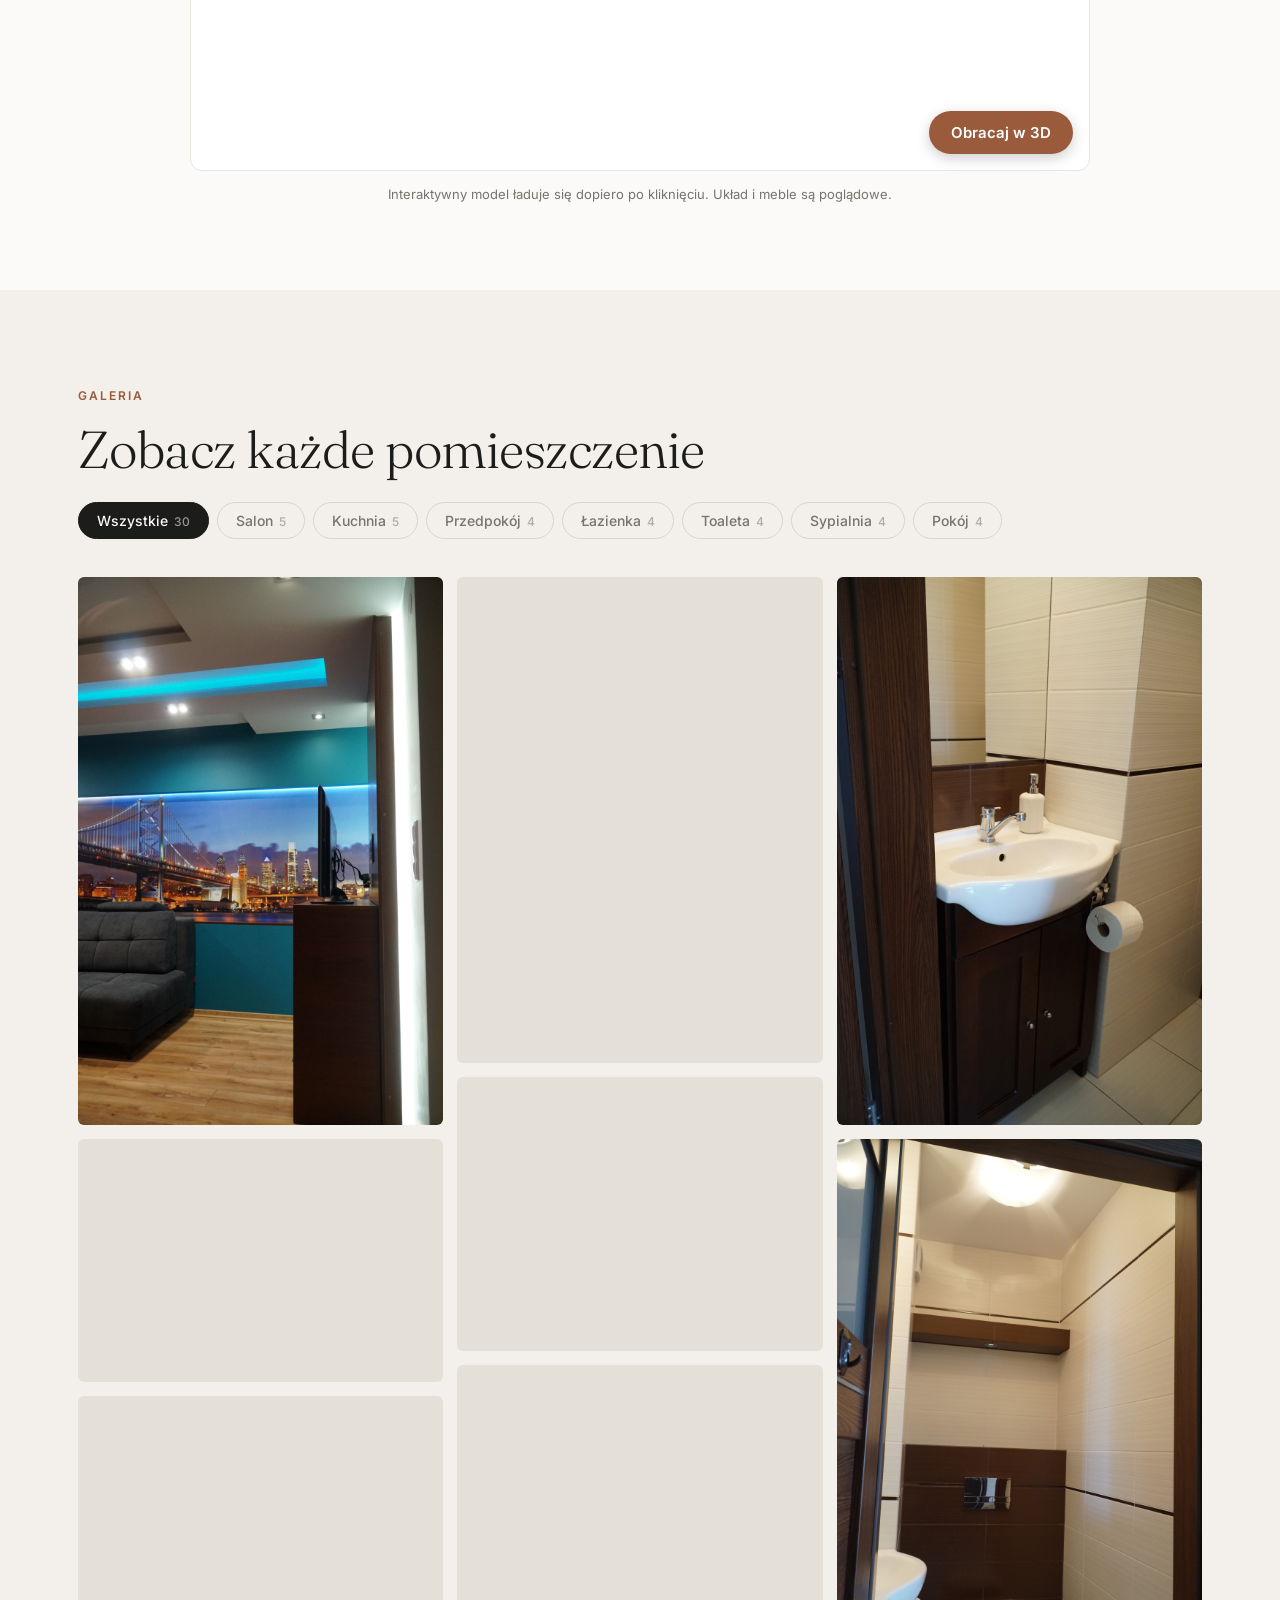
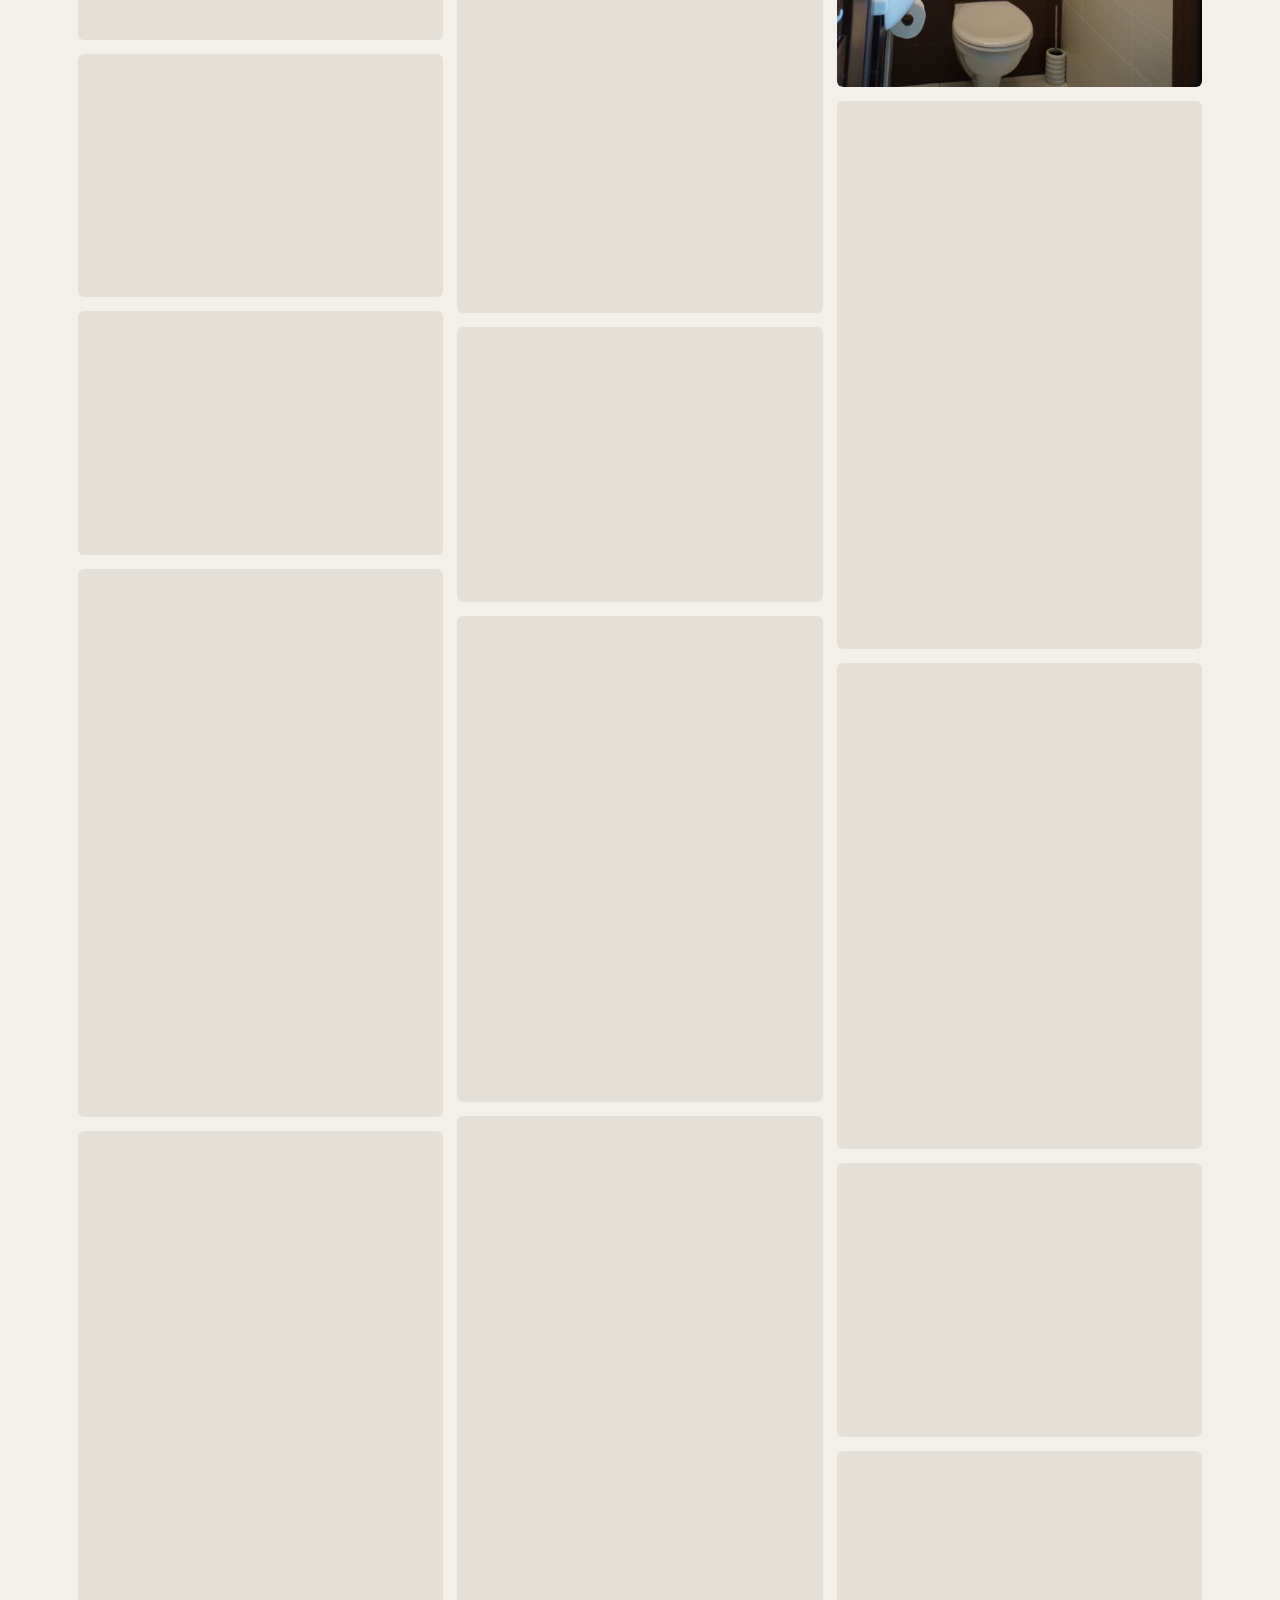
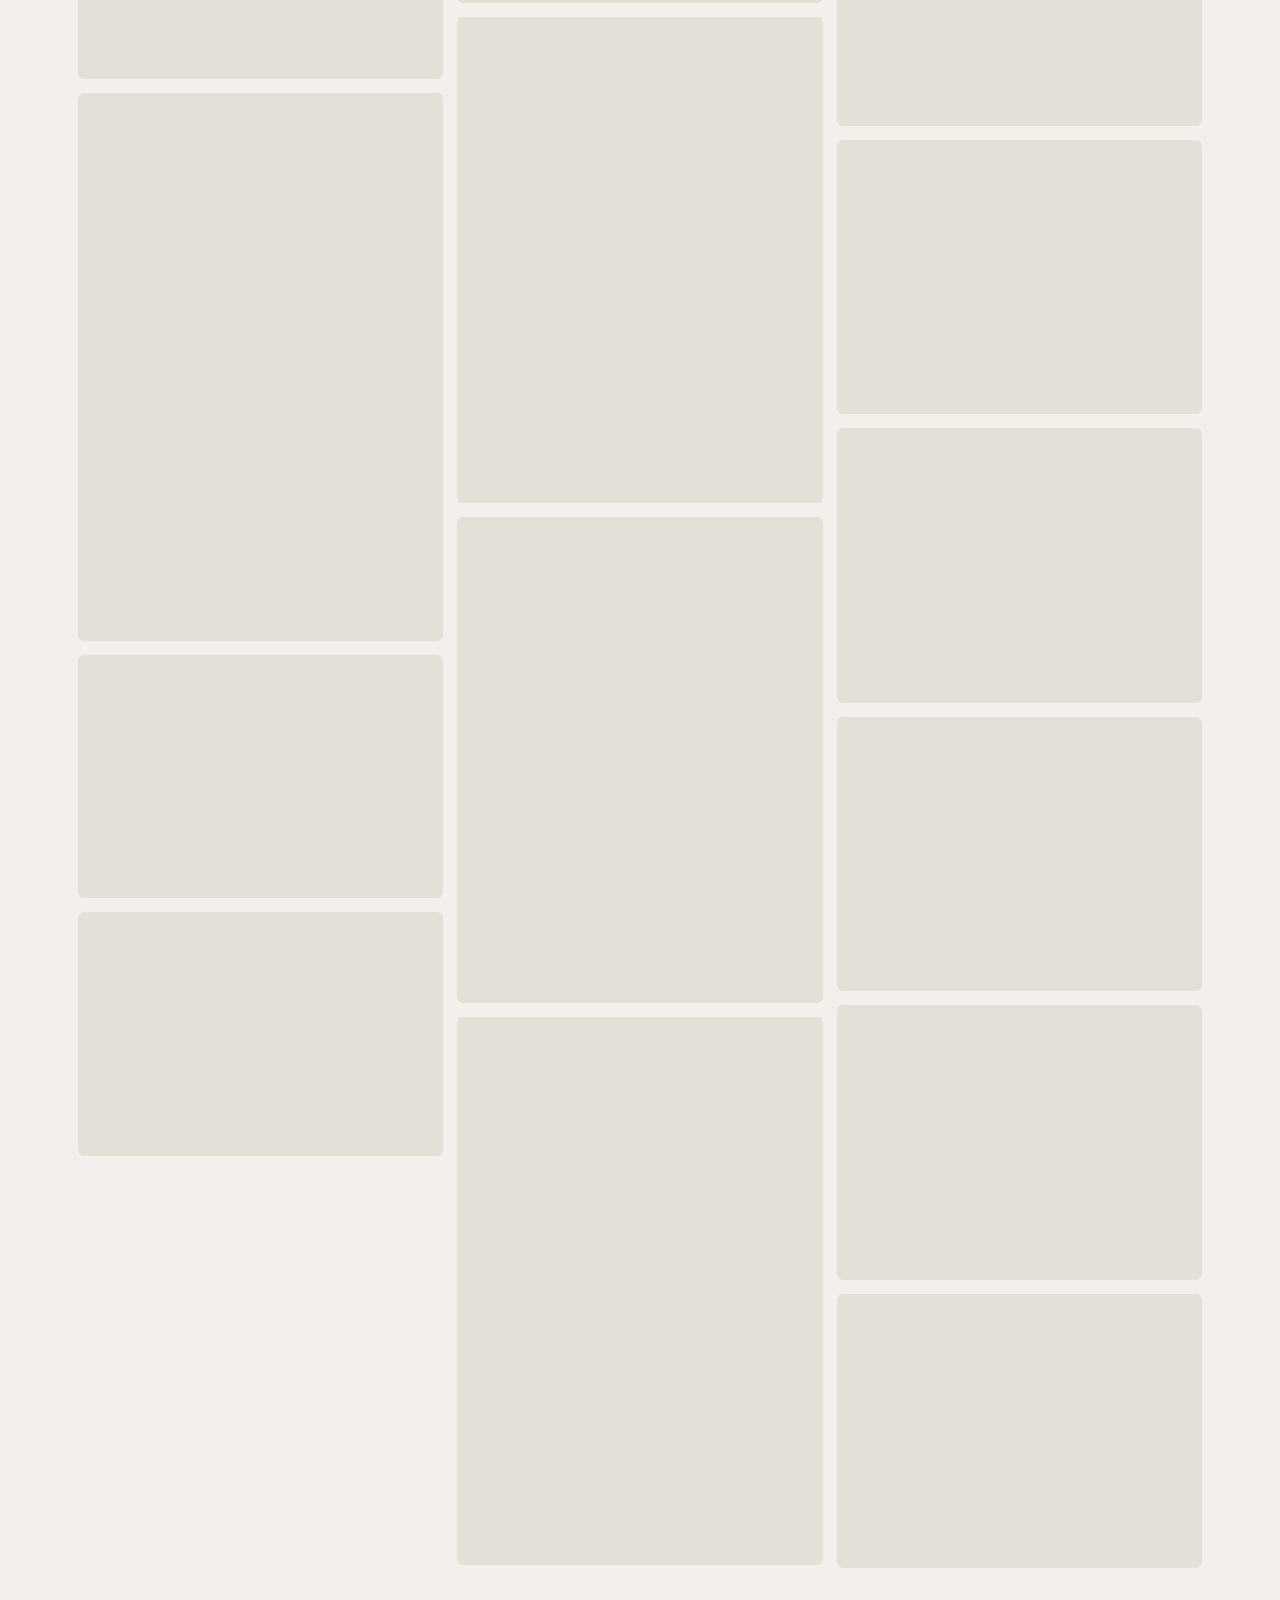
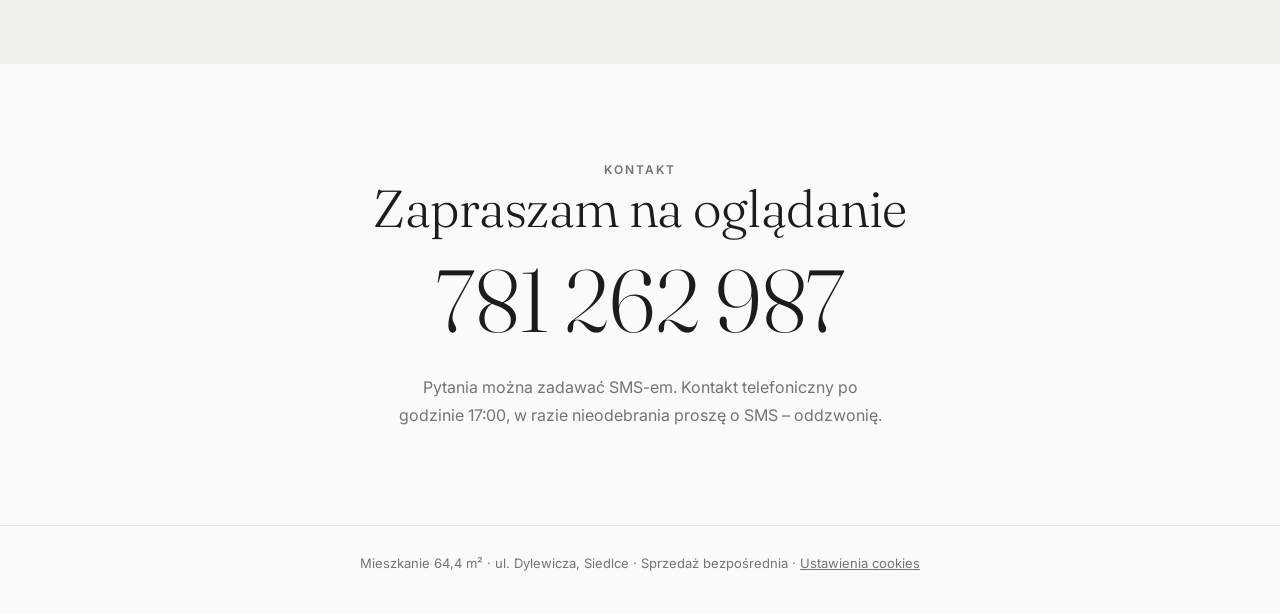
==== commit c747632f: "Add files via upload" ====
--- a/index.html
+++ b/index.html
@@ -123,6 +123,7 @@
 .r3{padding:72px 0}.r3-box{position:relative;max-width:900px;margin:24px auto 0;background:var(--card,#fff);border:1px solid var(--line);border-radius:12px;overflow:hidden}
 .r3-box img{display:block;width:100%;height:auto}.r3-box iframe{display:block;width:100%;height:min(78vh,620px);border:0}
 .btn-3d{position:absolute;right:16px;bottom:16px;background:var(--acc);color:#fff;border:0;border-radius:99px;padding:12px 22px;font:600 15px Inter,sans-serif;cursor:pointer;box-shadow:0 4px 14px rgba(0,0,0,.2)}
+@media (max-width:820px),(pointer:coarse){.btn-3d,.r3-note.desk{display:none}}
 .r3-note{text-align:center;color:var(--muted);font-size:13px;margin-top:12px}
 </style>
 </head>
@@ -195,7 +196,7 @@
 <iframe id="r3frame" title="Interaktywny rzut 3D" hidden></iframe>
 <button class="btn-3d" id="r3btn" type="button">Obracaj w 3D</button>
 </div>
-<p class="r3-note">Interaktywny model ładuje się dopiero po kliknięciu. Układ i meble są poglądowe.</p>
+<p class="r3-note desk">Interaktywny model ładuje się dopiero po kliknięciu. Układ i meble są poglądowe.</p>
 </div></section>
 
 <section id="galeria" class="gal"><div class="wrap">
@@ -280,6 +281,6 @@
 if(saved==='granted'){gtag('consent','update',{analytics_storage:'granted'});loadGA()}
 else if(saved!=='denied'){ck.classList.add('open')}
 </script>
-<script>document.getElementById('r3btn').addEventListener('click',function(){var f=document.getElementById('r3frame');f.src='rzut-3d.html';f.hidden=false;document.getElementById('r3img').hidden=true;this.hidden=true});</script>
+<script>document.getElementById('r3btn').addEventListener('click',function(){if(matchMedia('(max-width:820px),(pointer:coarse)').matches)return;var f=document.getElementById('r3frame');f.src='rzut-3d.html';f.hidden=false;document.getElementById('r3img').hidden=true;this.hidden=true});</script>
 </body>
 </html>
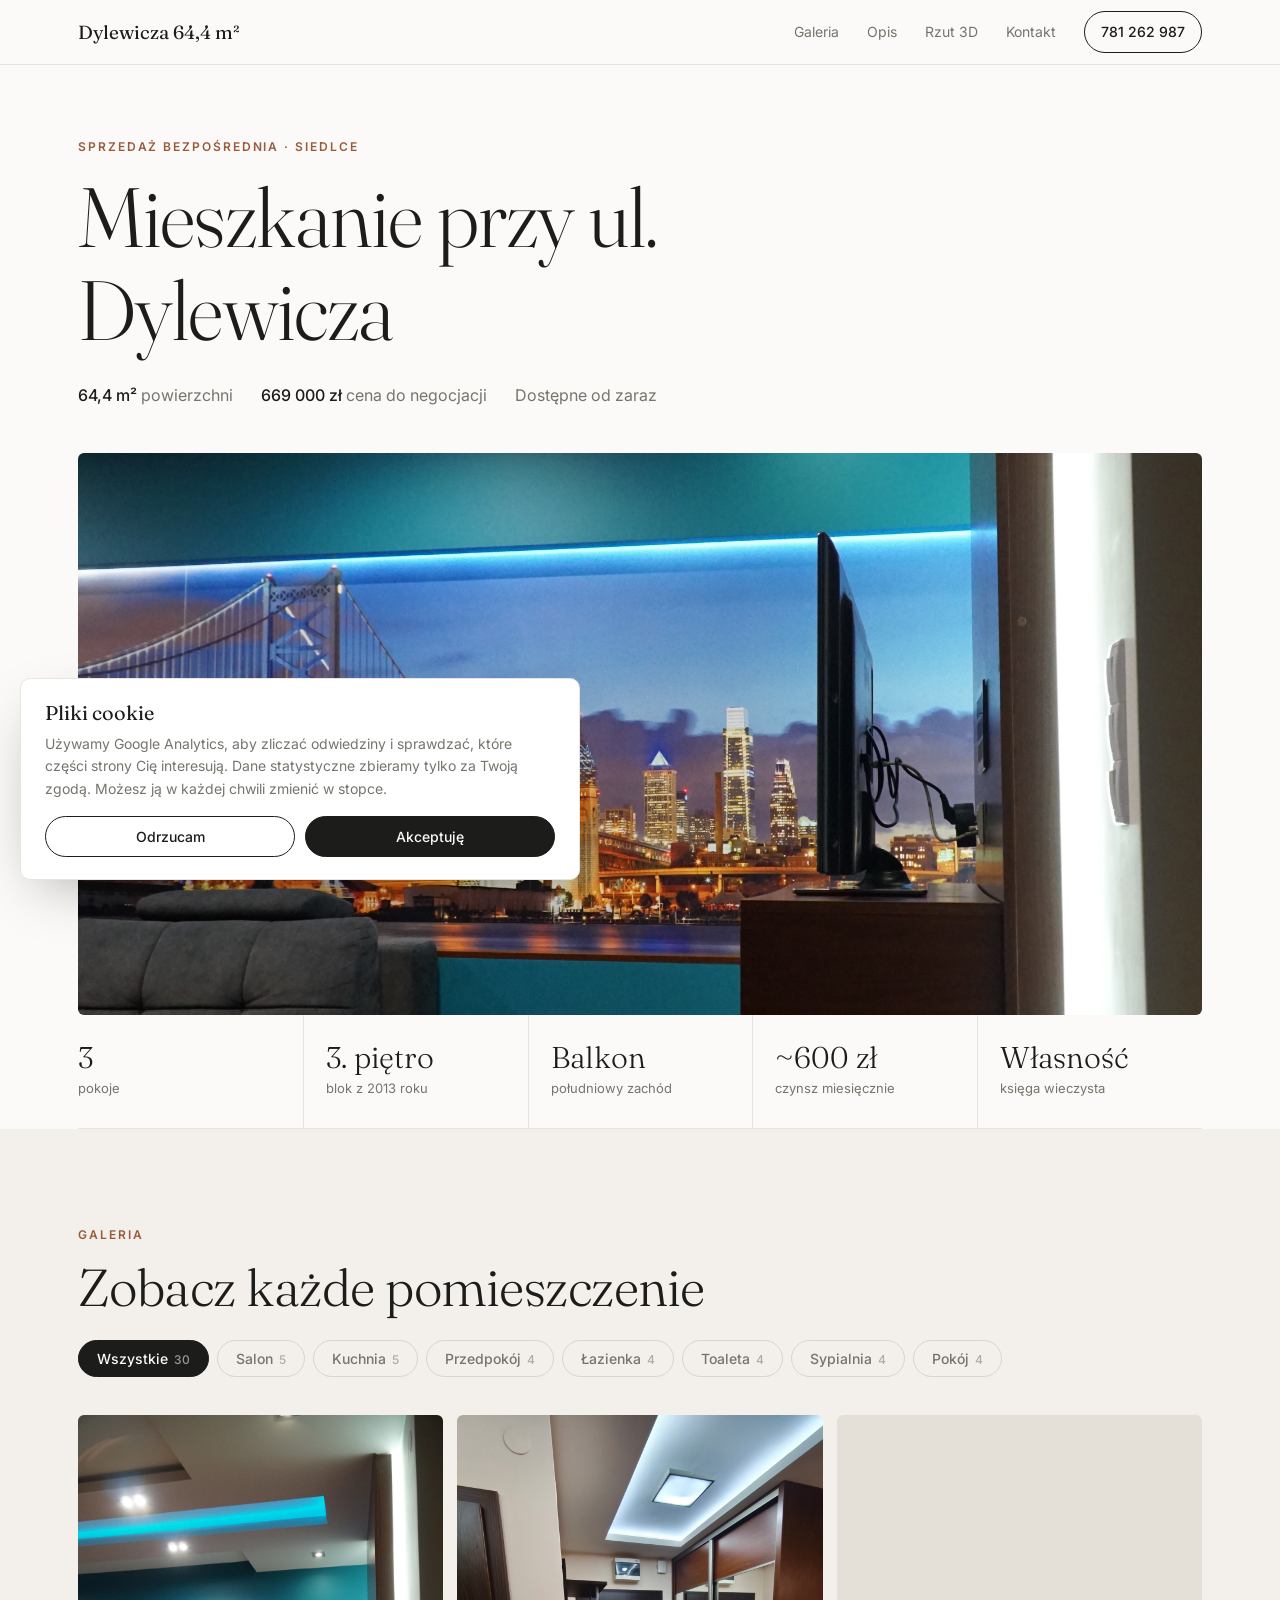
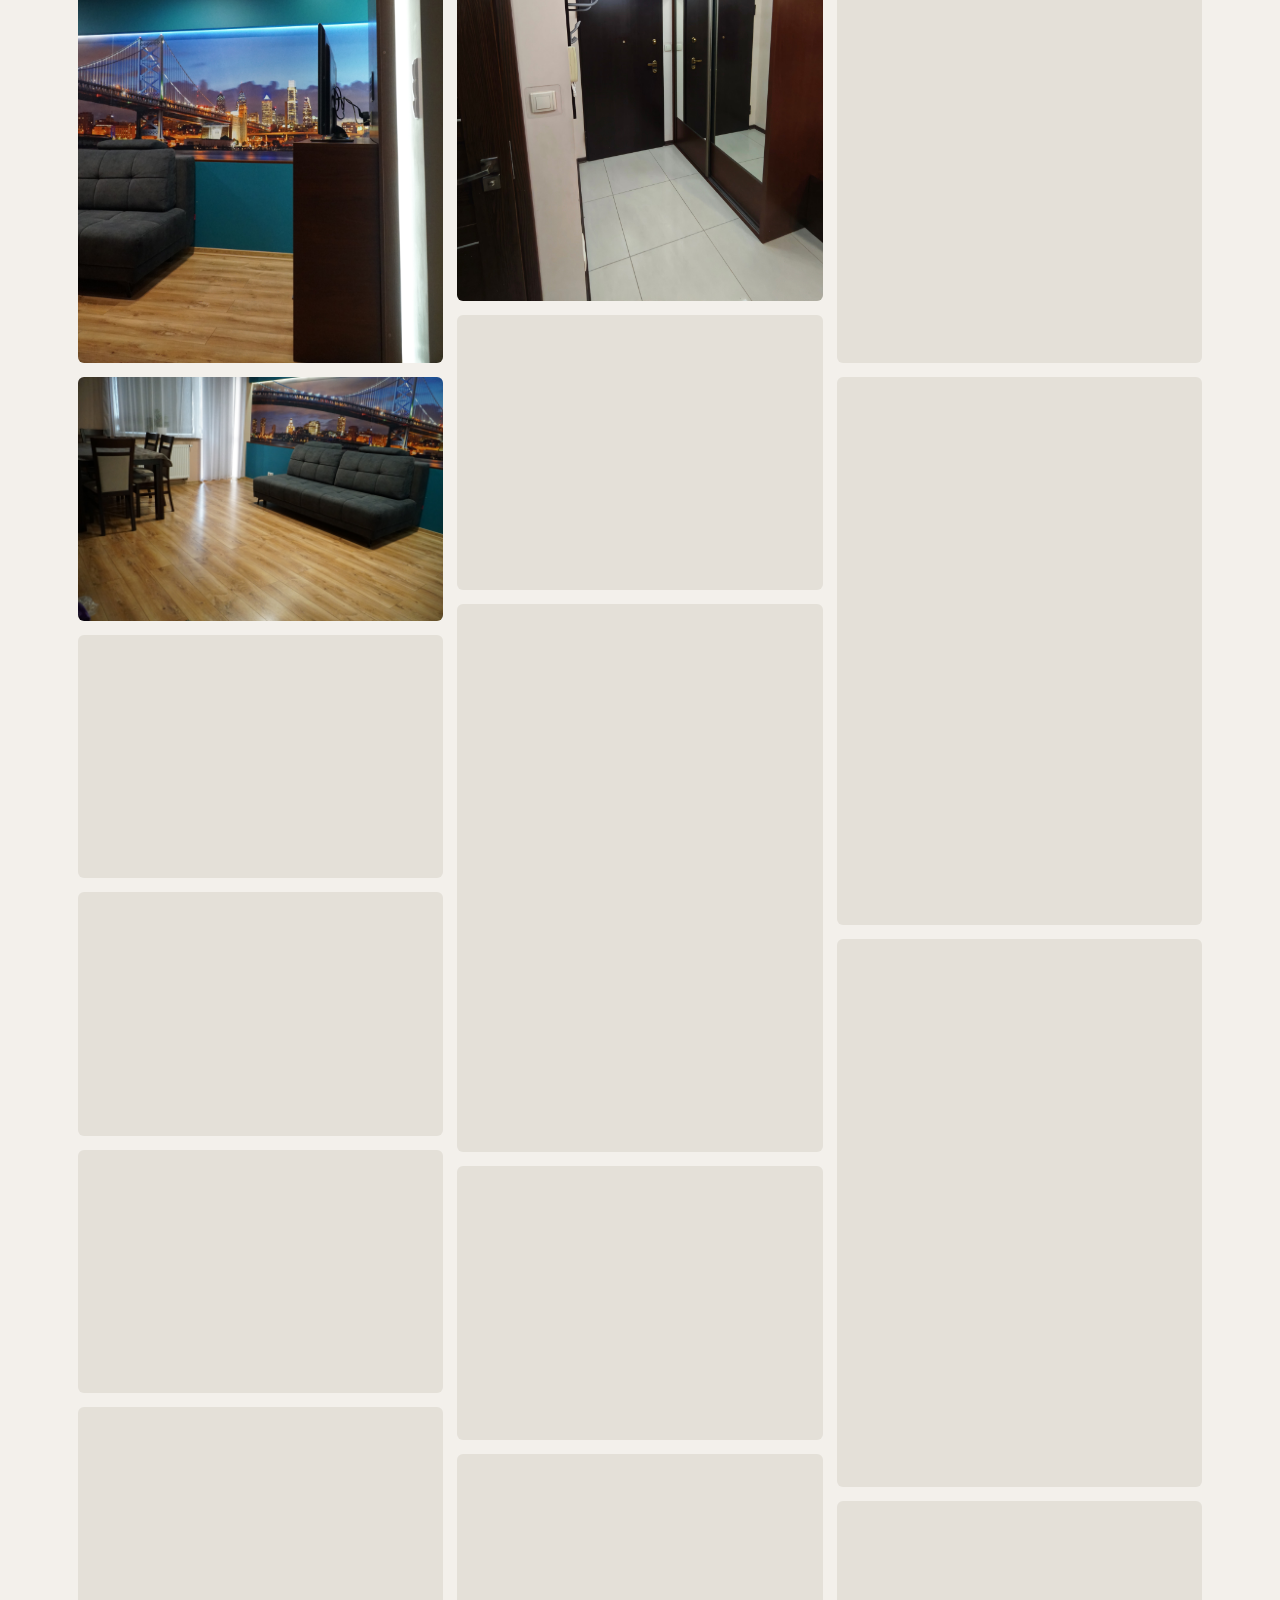
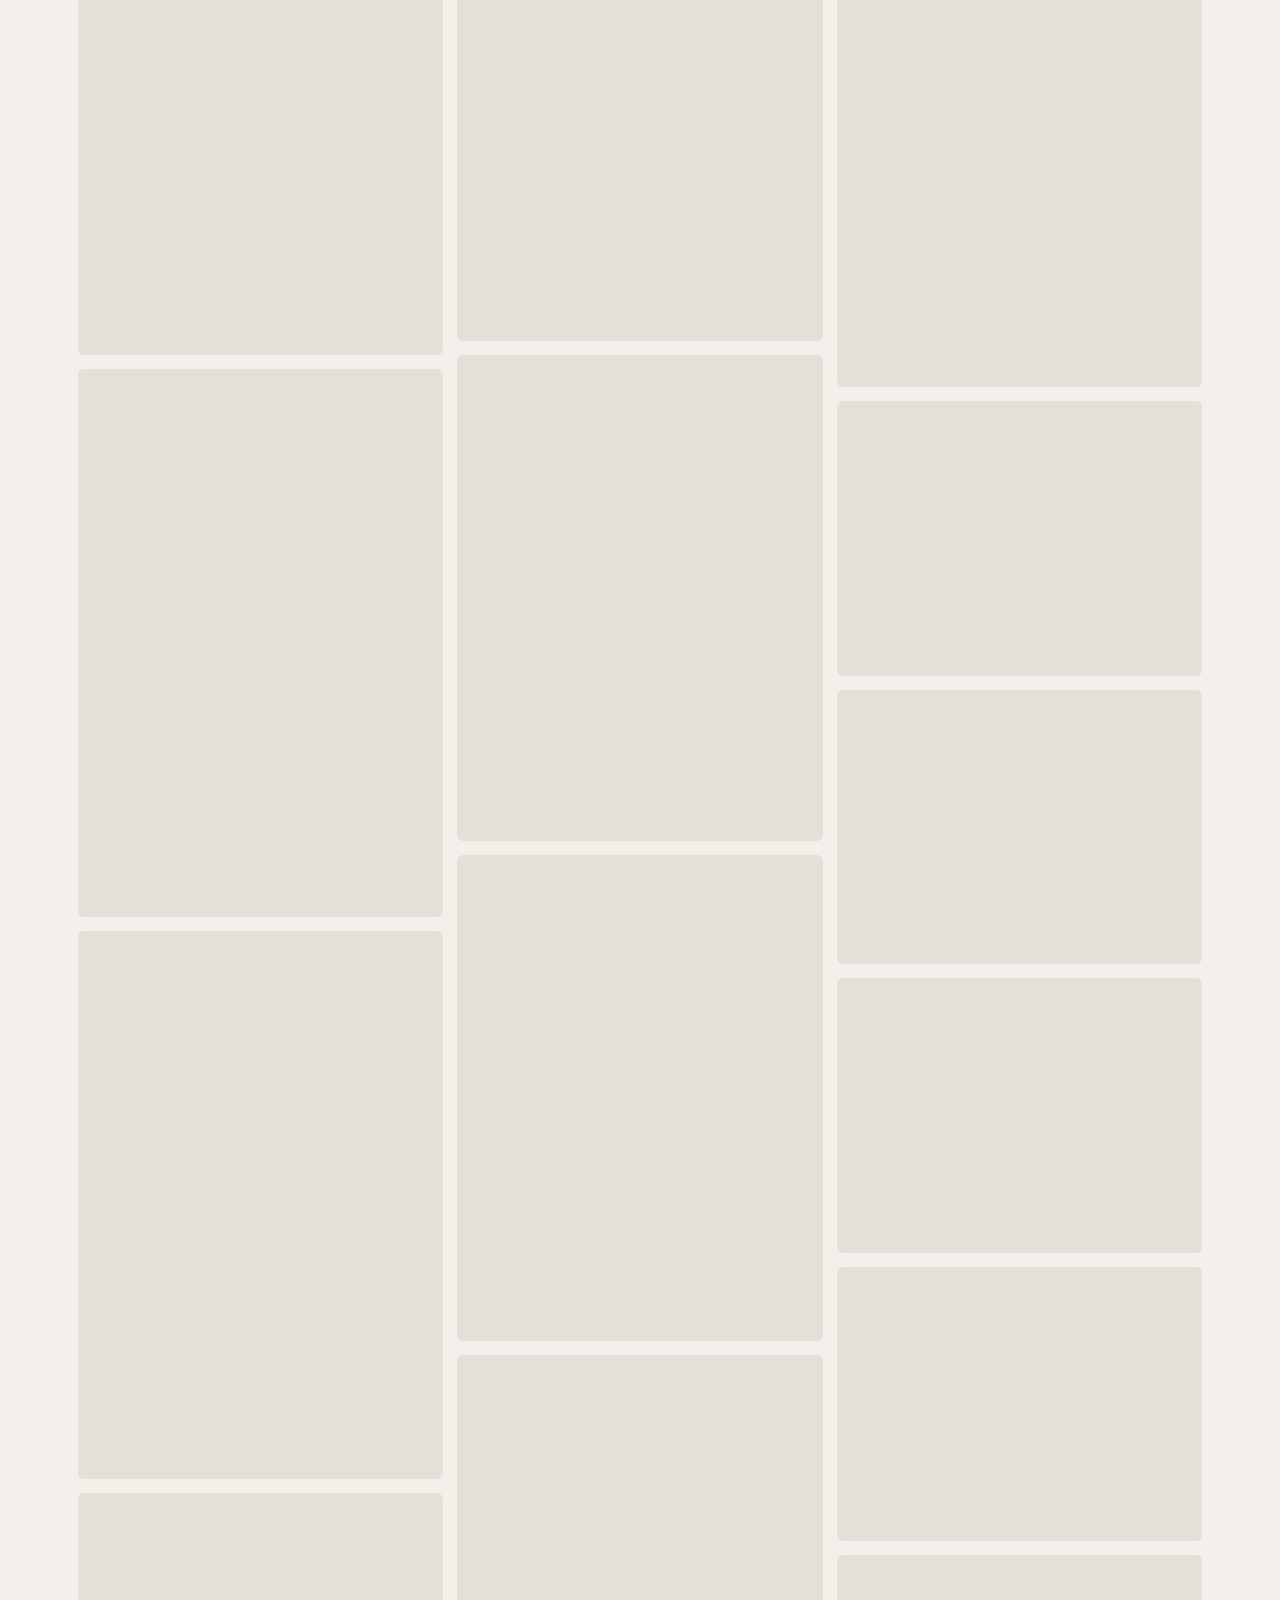
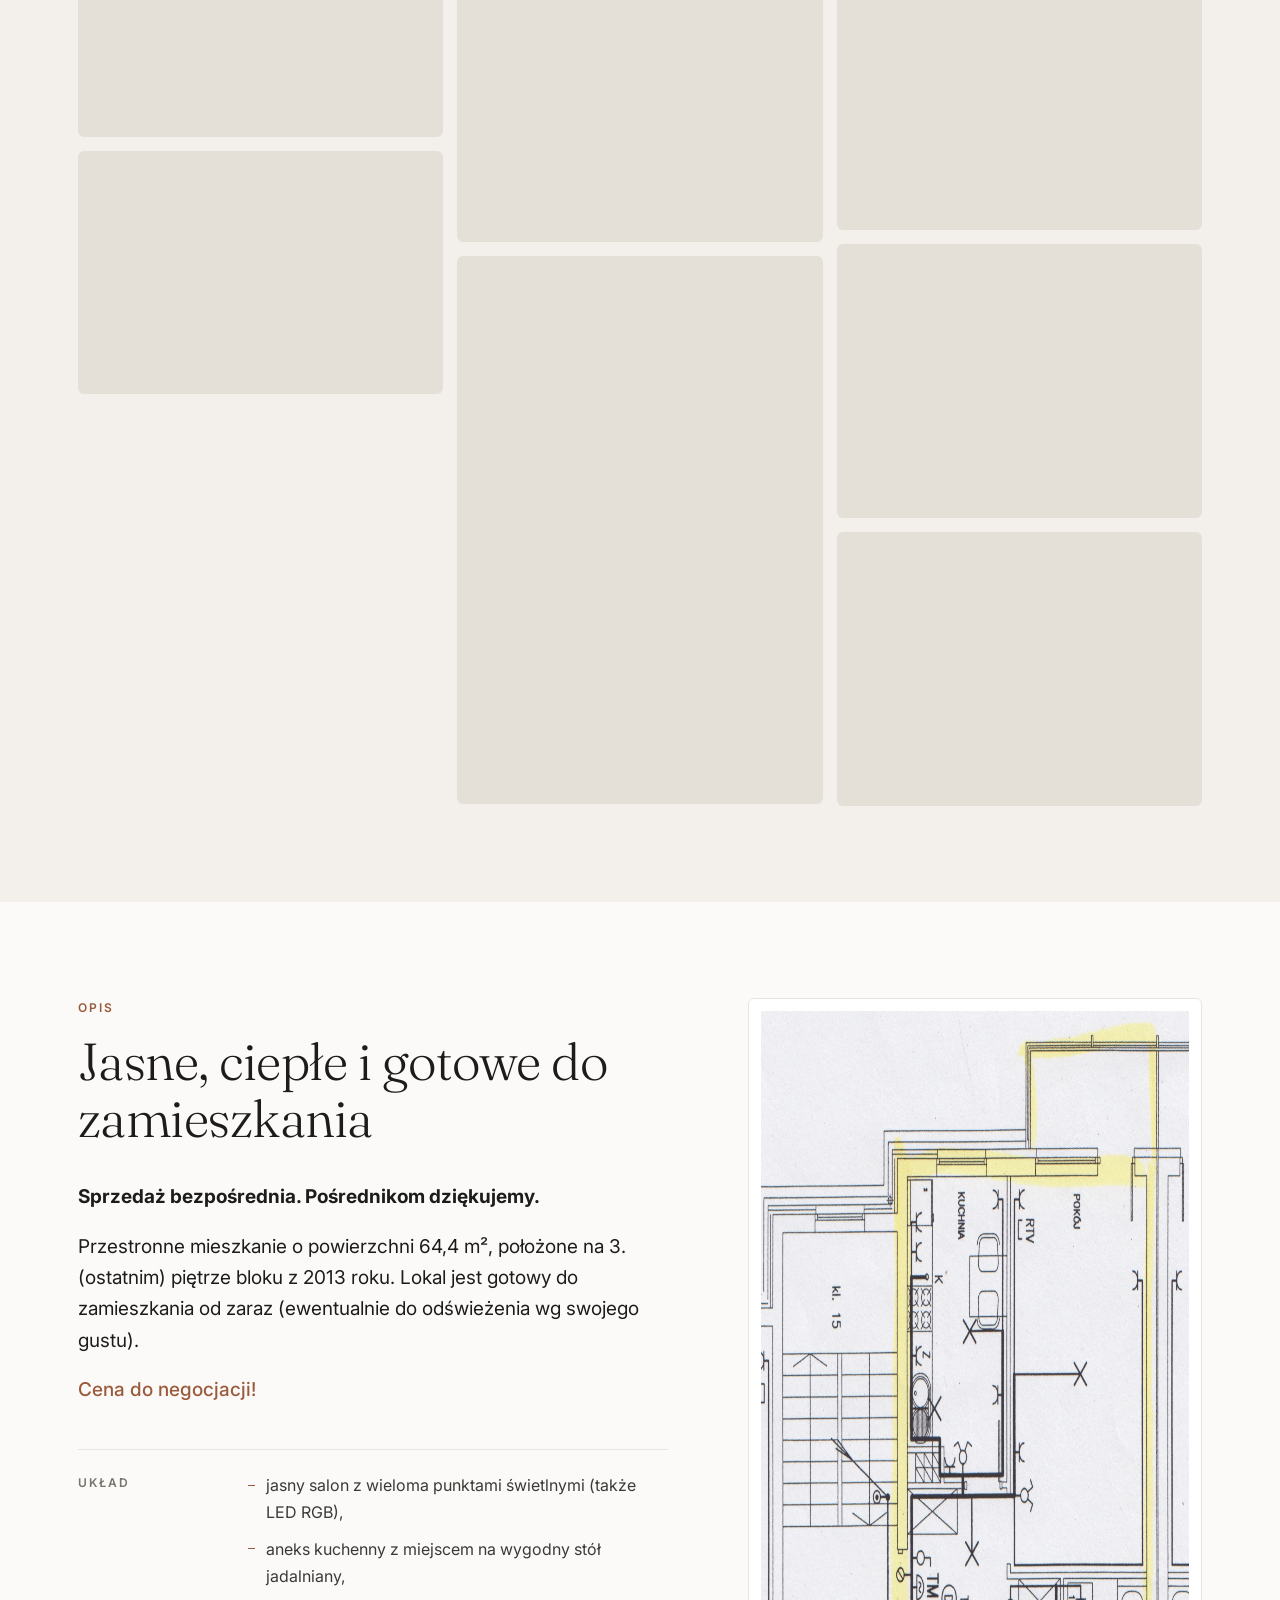
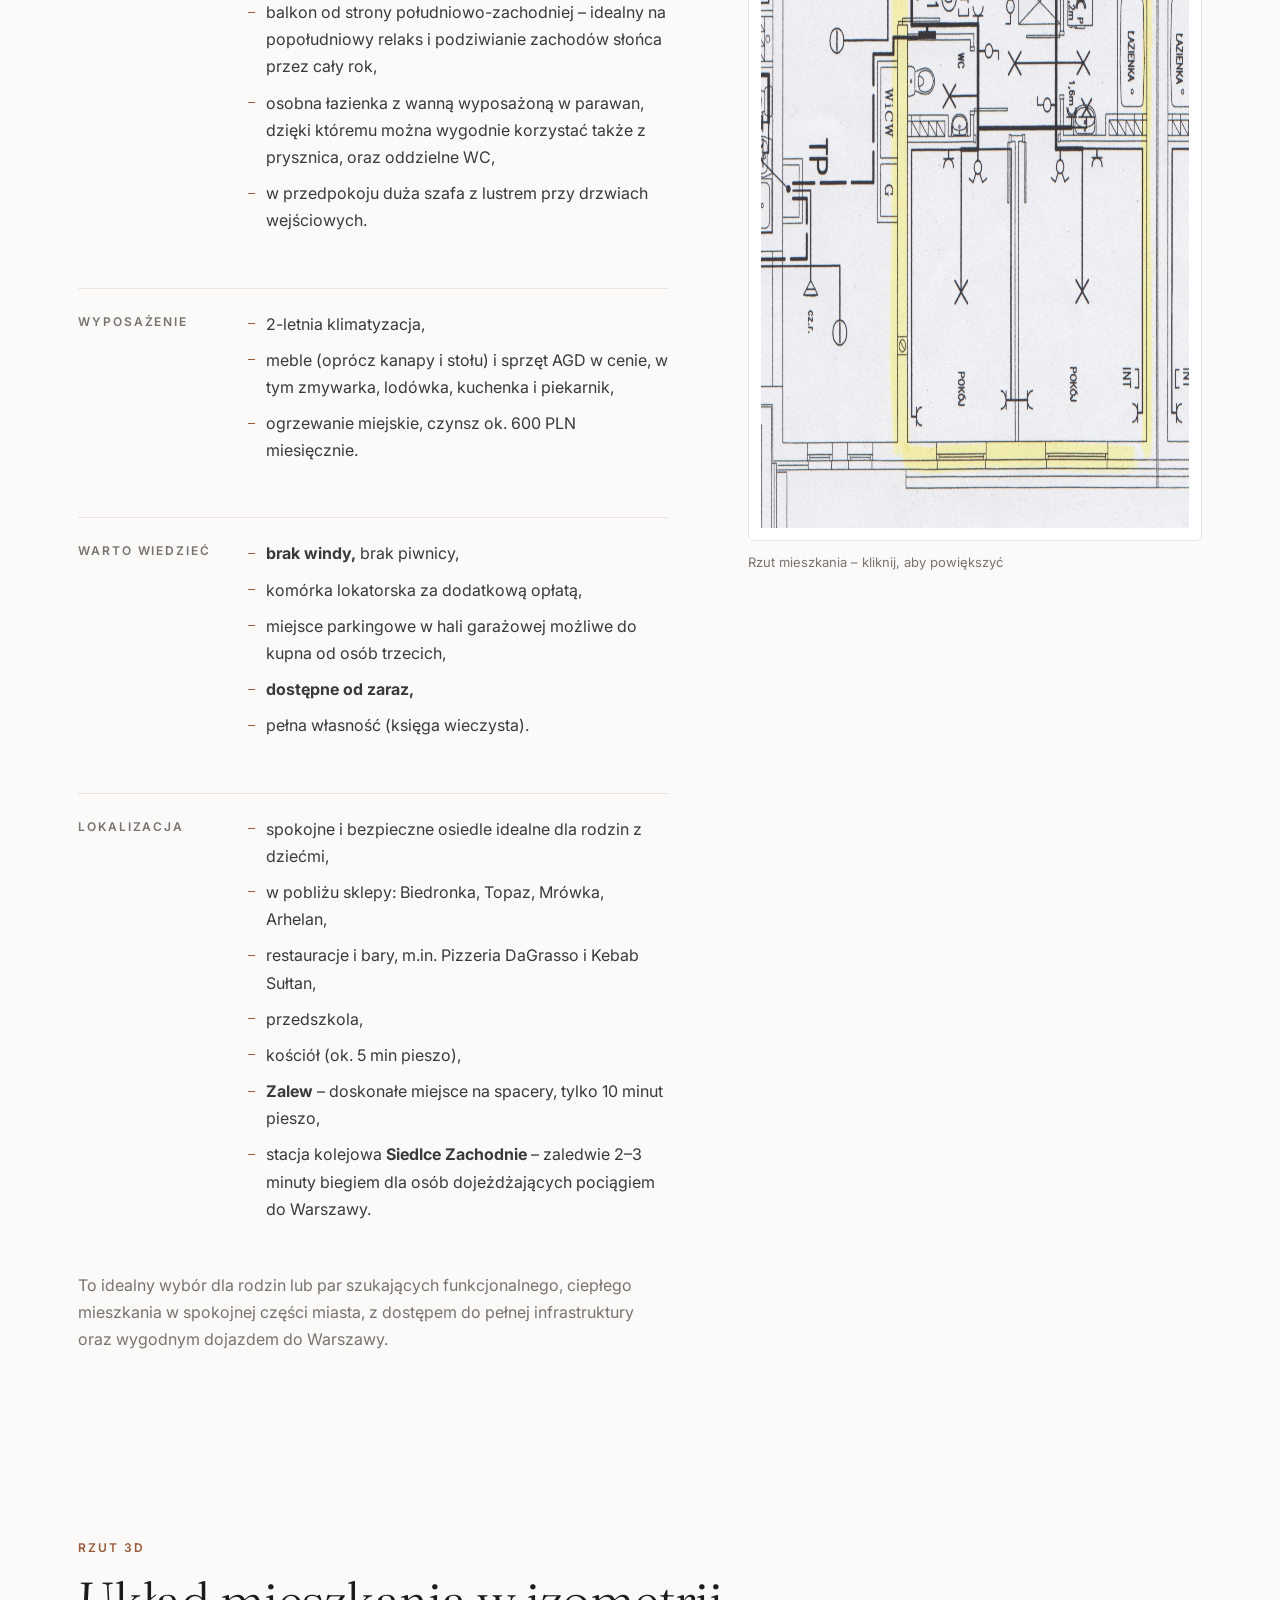
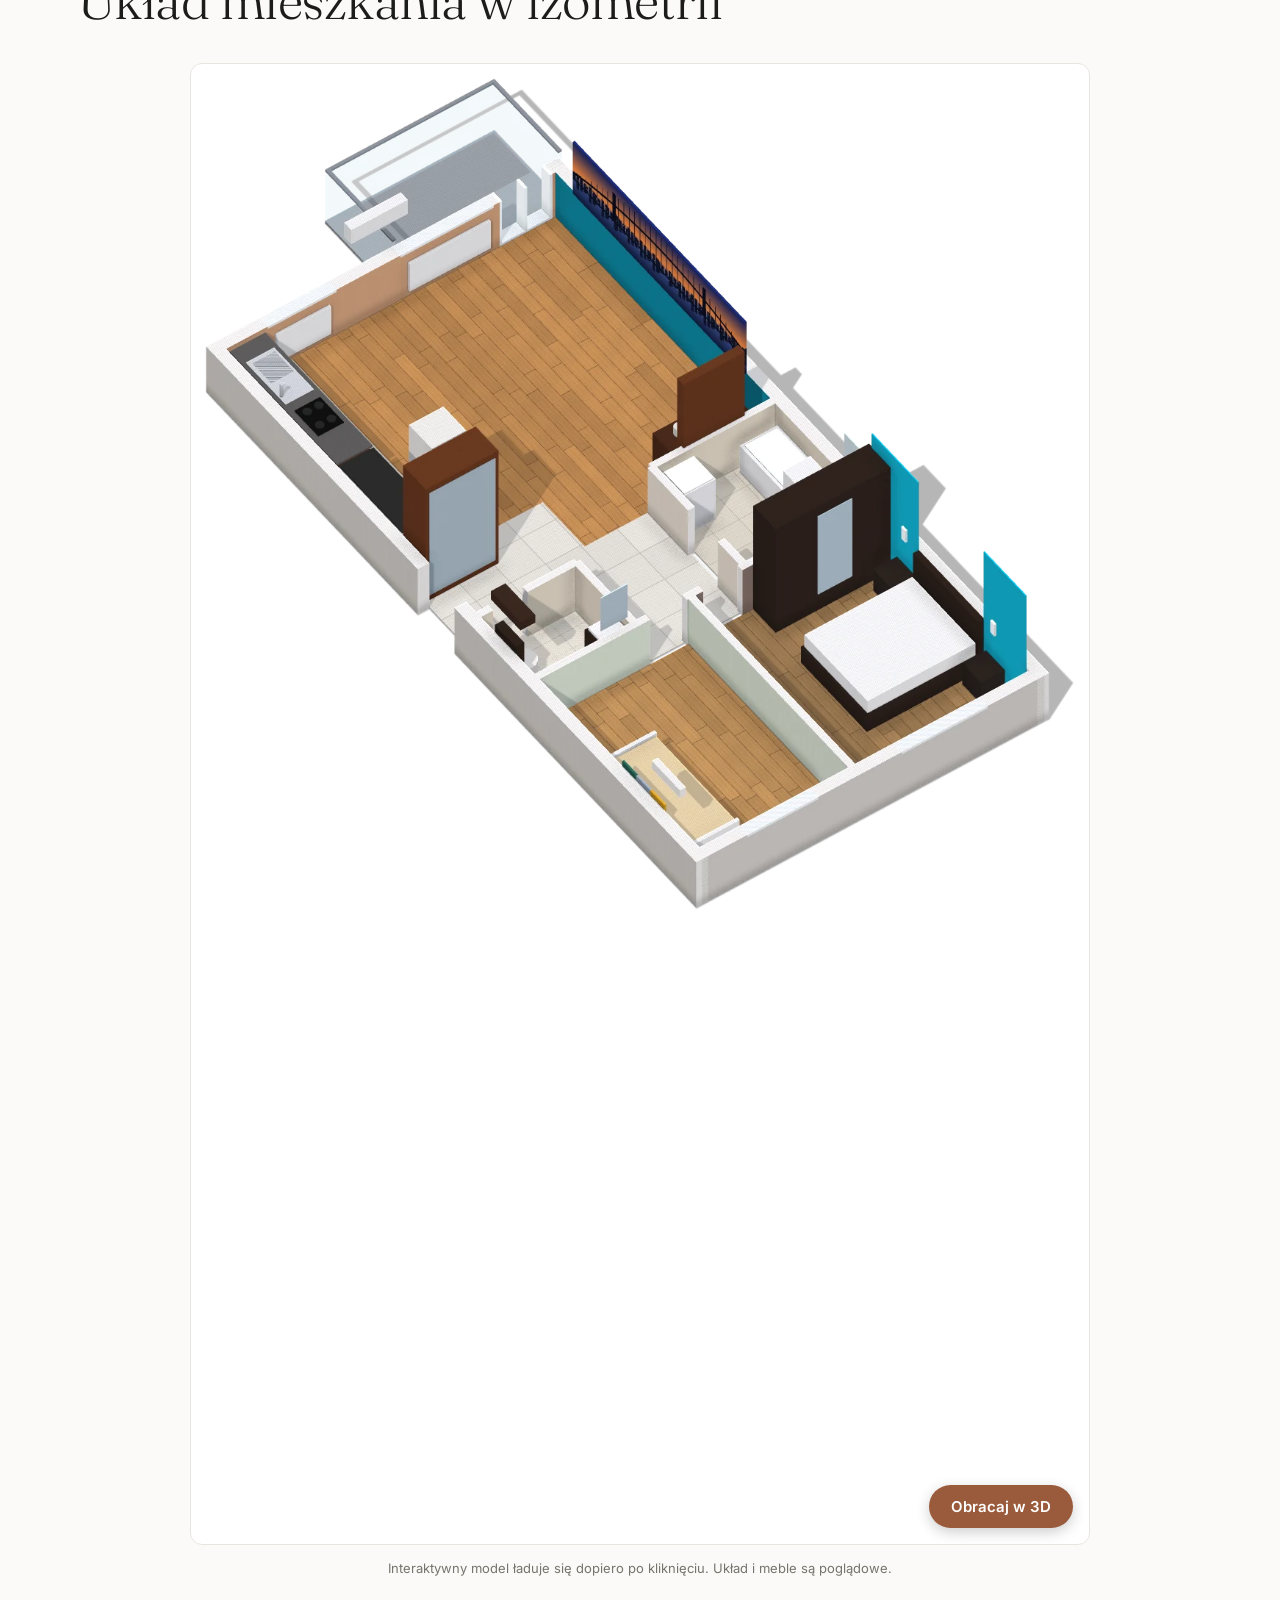
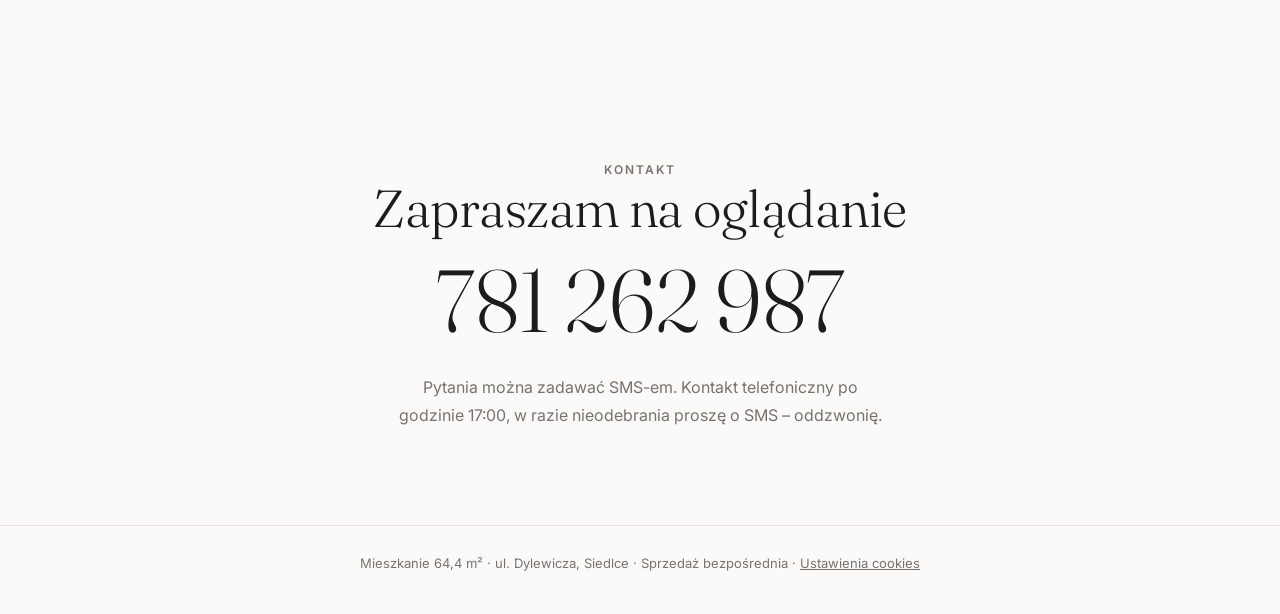
==== commit d5f7503e: "Add files via upload" ====
--- a/index.html
+++ b/index.html
@@ -130,7 +130,7 @@
 <body>
 <nav><div class="wrap nav-in">
 <a class="brand" href="#top">Dylewicza 64,4 m²</a>
-<div class="links"><a href="#opis">Opis</a><a href="#rzut3d">Rzut 3D</a><a href="#galeria">Galeria</a><a href="#kontakt">Kontakt</a><a class="tel" href="tel:+48781262987">781 262 987</a></div>
+<div class="links"><a href="#galeria">Galeria</a><a href="#opis">Opis</a><a href="#rzut3d">Rzut 3D</a><a href="#kontakt">Kontakt</a><a class="tel" href="tel:+48781262987">781 262 987</a></div>
 </div></nav>
 
 <main id="top">
@@ -148,6 +148,11 @@
 </div>
 </div></header>
 
+<section id="galeria" class="gal"><div class="wrap">
+<div class="gal-head"><div><p class="label">Galeria</p><h2>Zobacz każde pomieszczenie</h2></div><div class="tabs" id="tabs"></div></div>
+<div class="mosaic" id="mosaic"></div>
+</div></section>
+
 <section id="opis"><div class="wrap opis">
 <div>
 <p class="label">Opis</p>
@@ -186,23 +191,19 @@
 
 <p style="margin-top:40px;color:var(--muted)">To idealny wybór dla rodzin lub par szukających funkcjonalnego, ciepłego mieszkania w spokojnej części miasta, z dostępem do pełnej infrastruktury oraz wygodnym dojazdem do Warszawy.</p>
 </div>
-<div class="plan" data-open="images/Rzut_Mieszkania.webp"><img src="images/Rzut_Mieszkania.webp" alt="Plan mieszkania" loading="lazy"><small>Rzut mieszkania – kliknij, aby powiększyć</small></div>
+<div class="plan" data-open="images/Rzut_Mieszkania.webp"><img src="images/Rzut_Mieszkania.webp" width="800" height="1143" alt="Plan mieszkania" loading="lazy" decoding="async"><small>Rzut mieszkania – kliknij, aby powiększyć</small></div>
 </div></section>
 
 <section id="rzut3d" class="r3"><div class="wrap">
 <div class="gal-head"><div><p class="label">Rzut 3D</p><h2>Układ mieszkania w izometrii</h2></div></div>
 <div class="r3-box" id="r3box">
-<img id="r3img" src="images/rzut-3d.webp" width="1222" height="1170" alt="Rzut izometryczny 3D mieszkania 64,4 m²" loading="lazy" decoding="async">
+<img id="r3img" src="images/rzut-3d.webp" width="1000" height="957" alt="Rzut izometryczny 3D mieszkania 64,4 m²" loading="lazy" decoding="async">
 <iframe id="r3frame" title="Interaktywny rzut 3D" hidden></iframe>
 <button class="btn-3d" id="r3btn" type="button">Obracaj w 3D</button>
 </div>
 <p class="r3-note desk">Interaktywny model ładuje się dopiero po kliknięciu. Układ i meble są poglądowe.</p>
 </div></section>
 
-<section id="galeria" class="gal"><div class="wrap">
-<div class="gal-head"><div><p class="label">Galeria</p><h2>Zobacz każde pomieszczenie</h2></div><div class="tabs" id="tabs"></div></div>
-<div class="mosaic" id="mosaic"></div>
-</div></section>
 
 <section id="kontakt" class="contact"><div class="wrap">
 <p class="label">Kontakt</p>
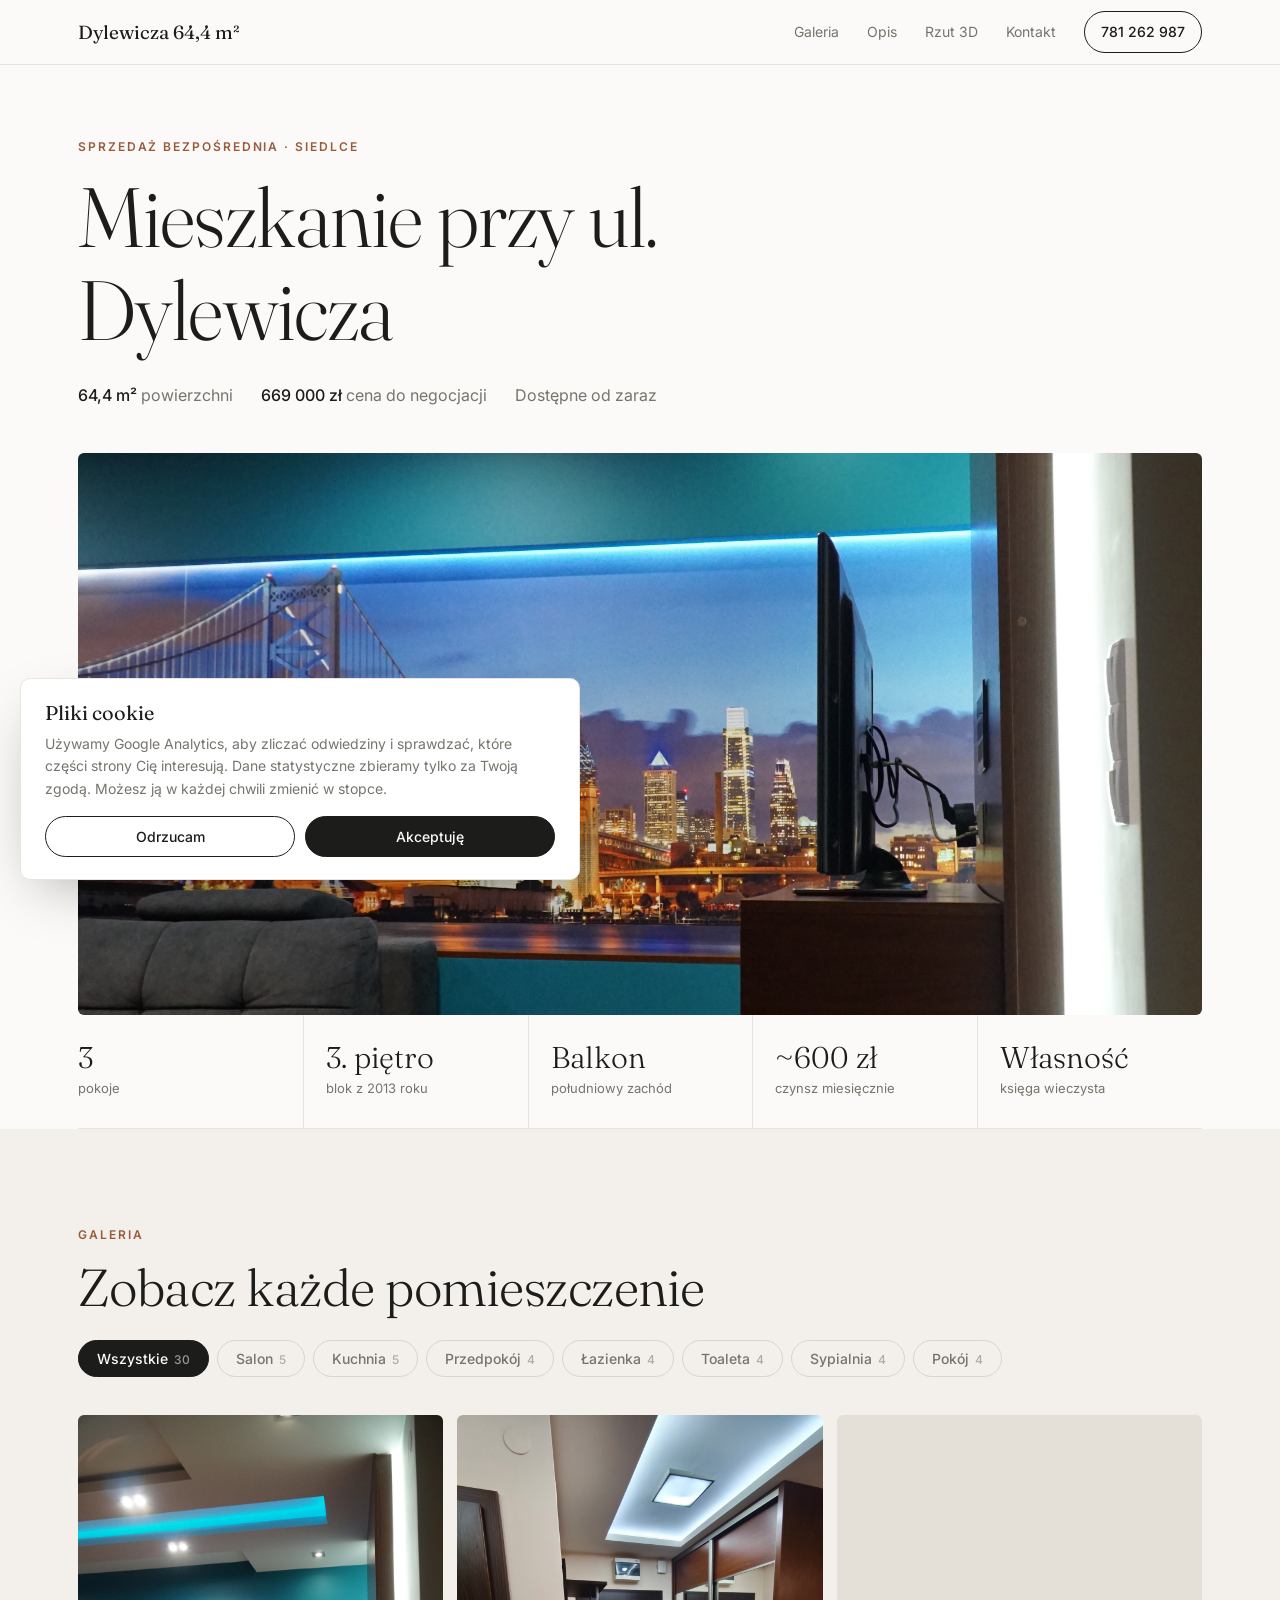
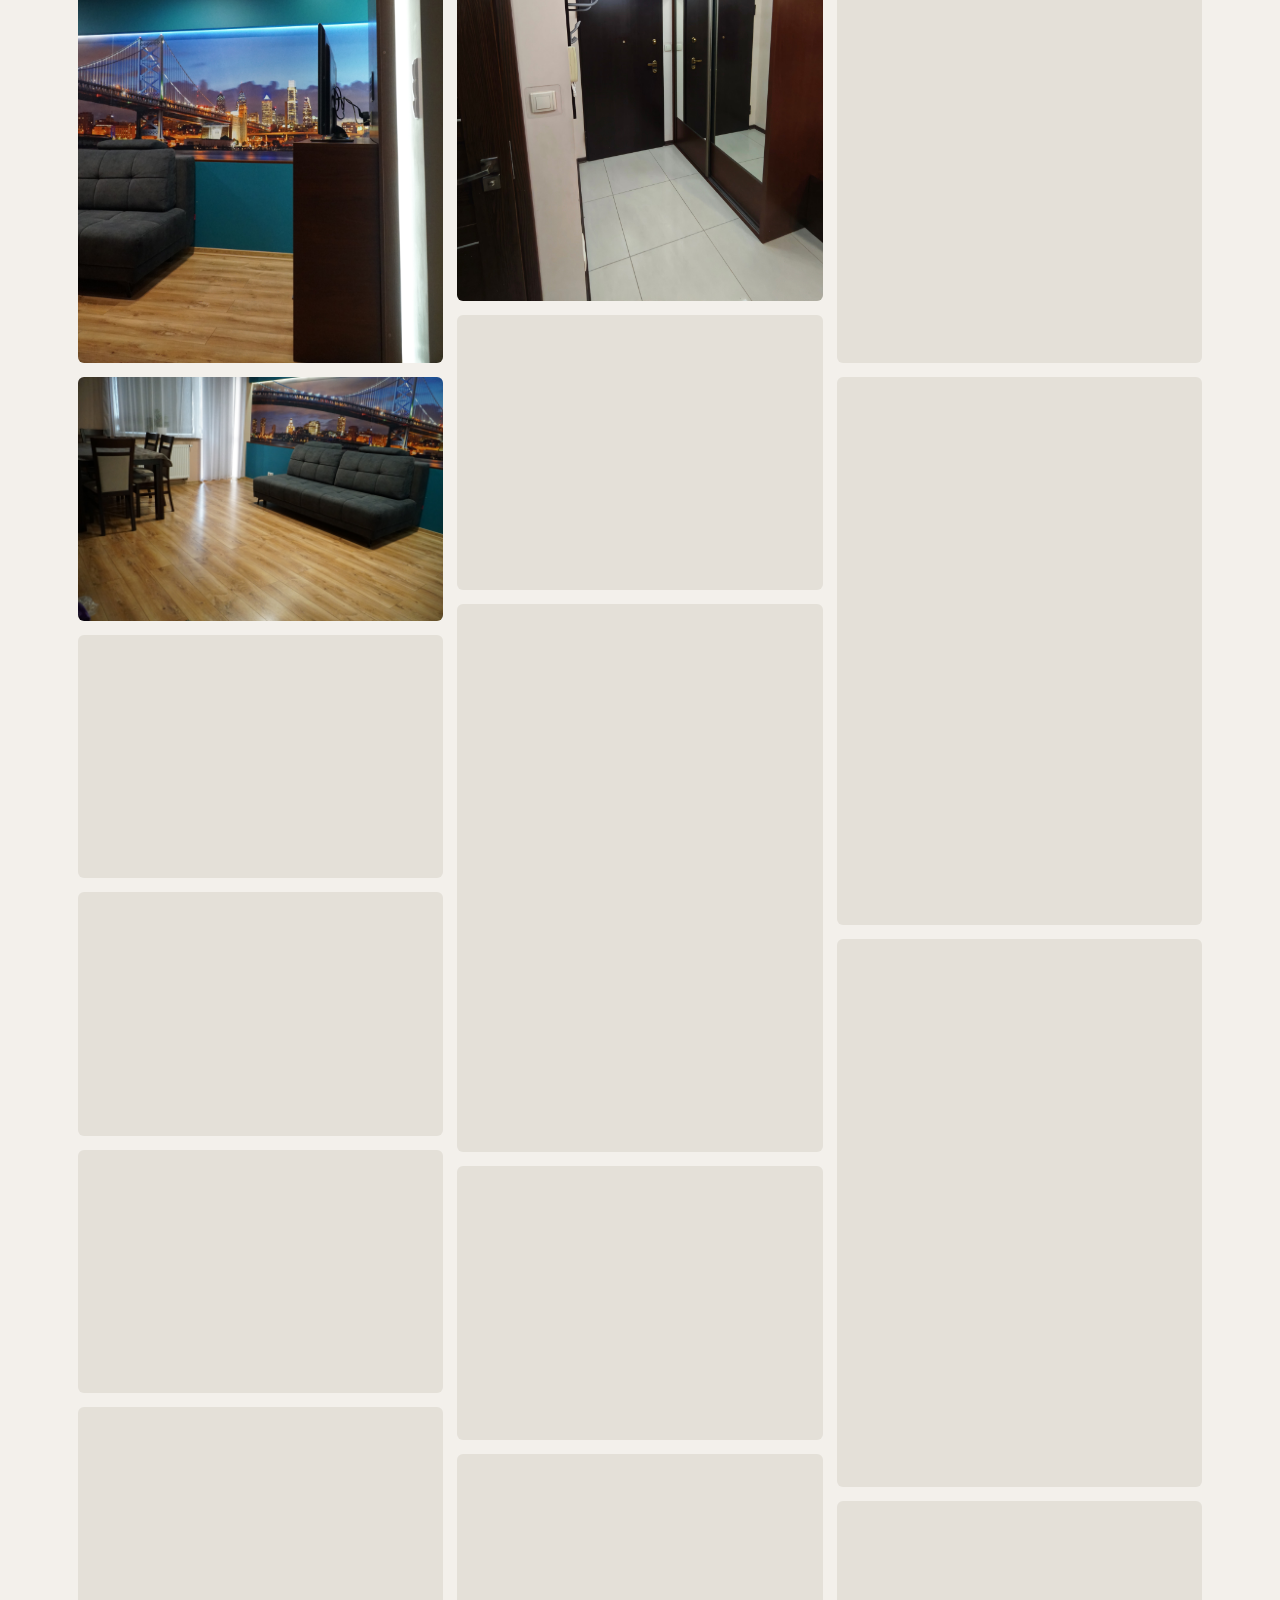
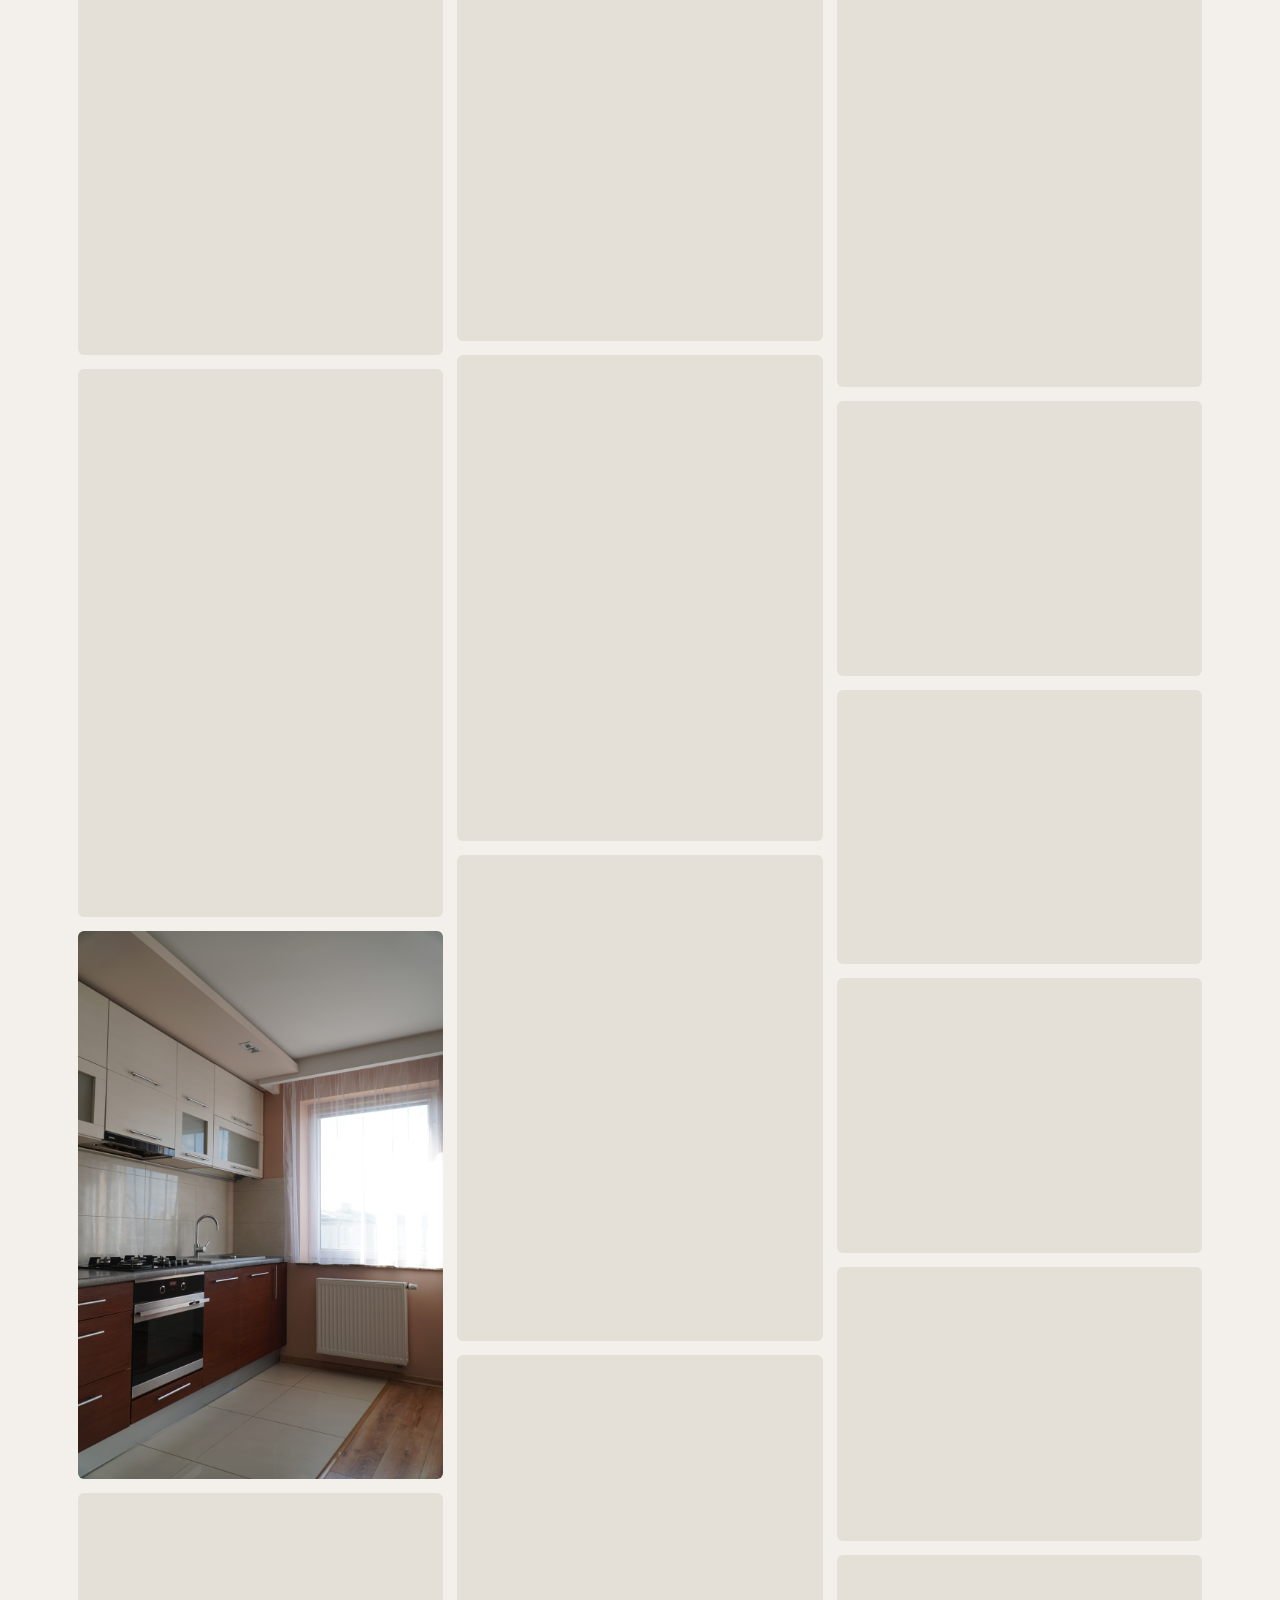
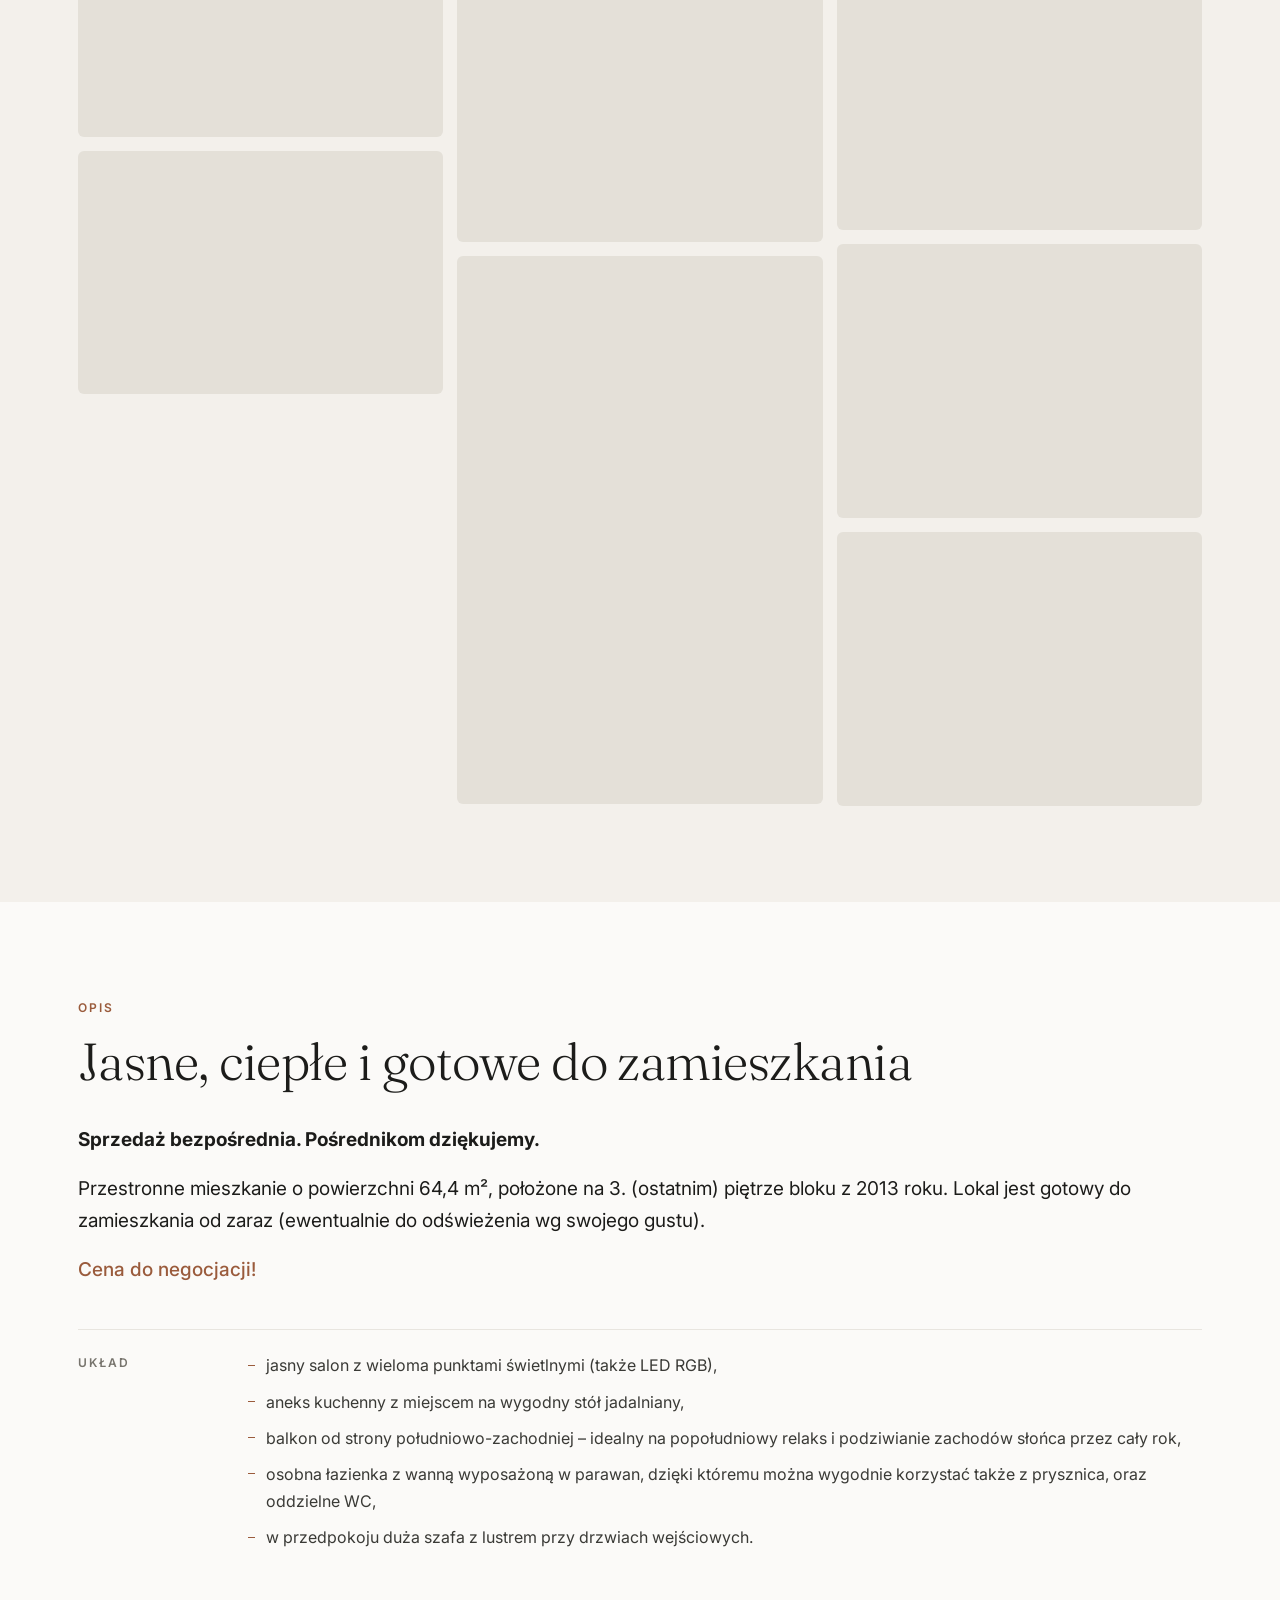
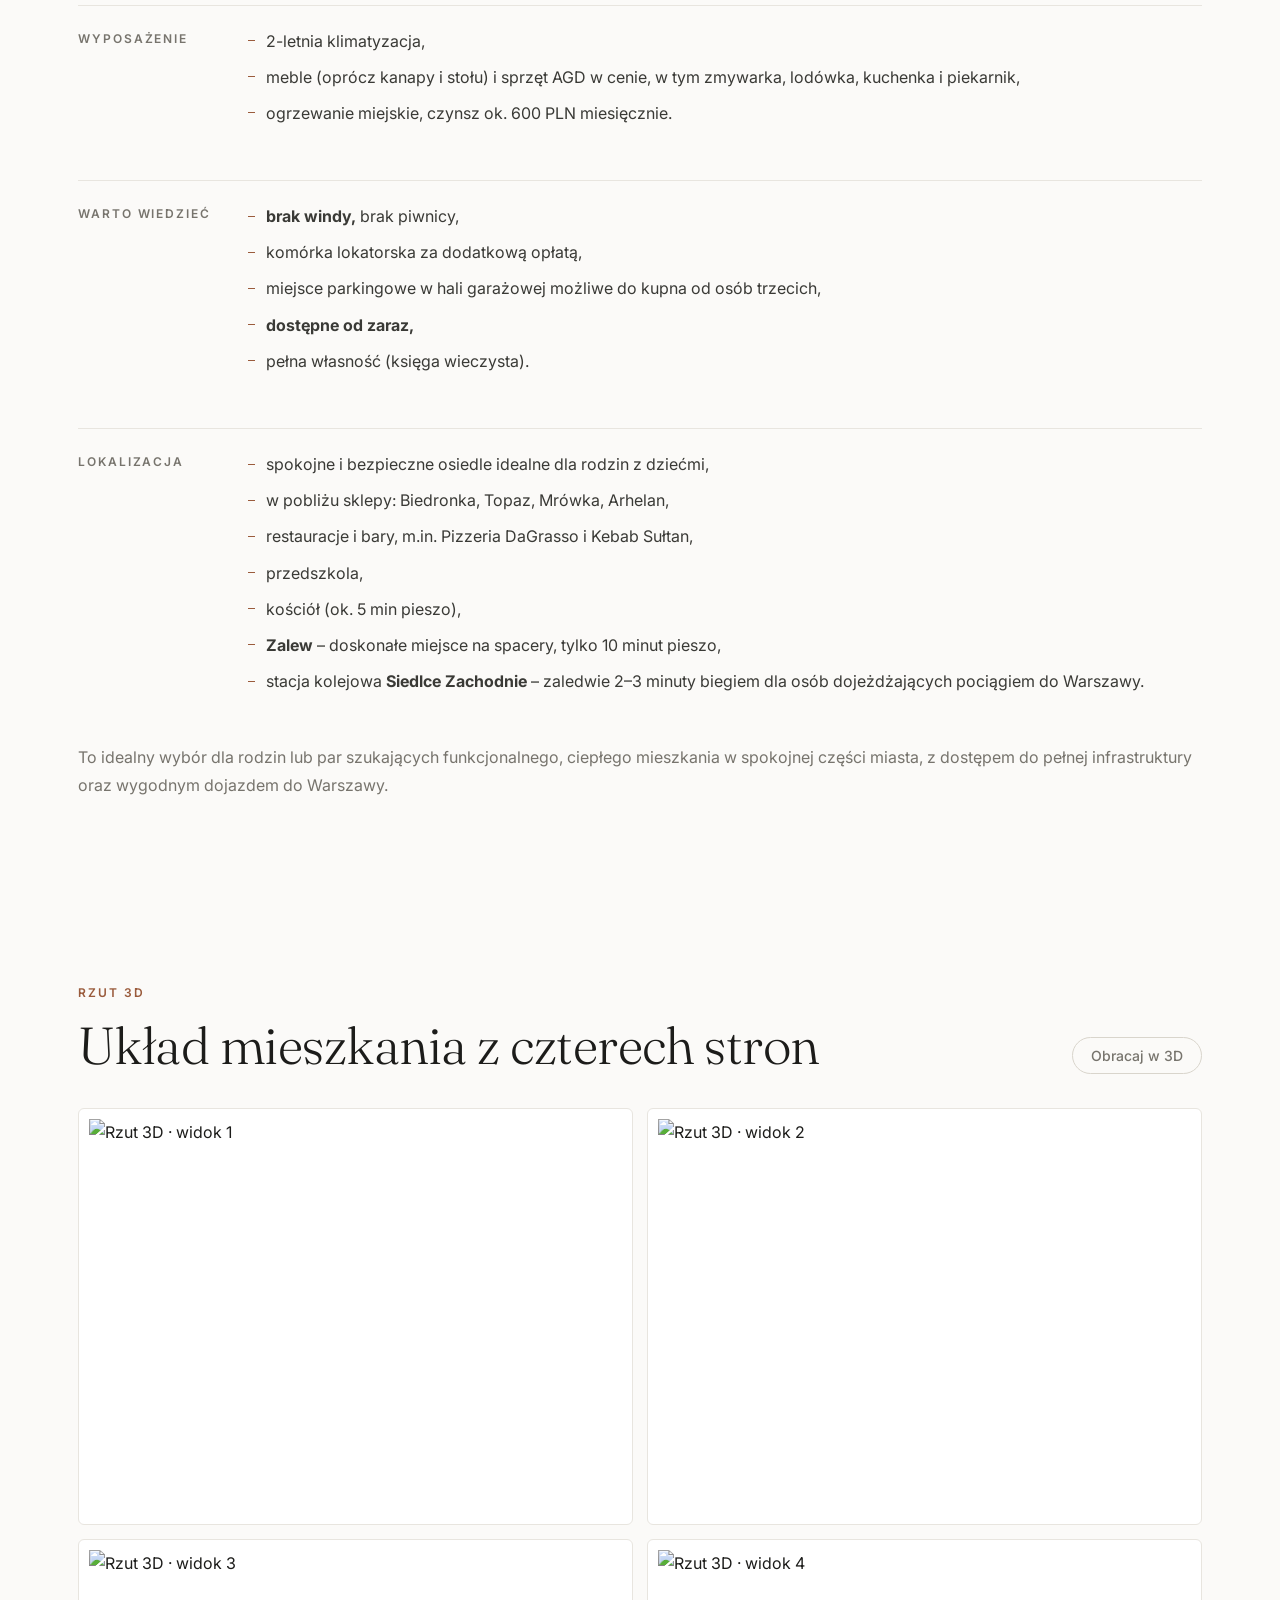
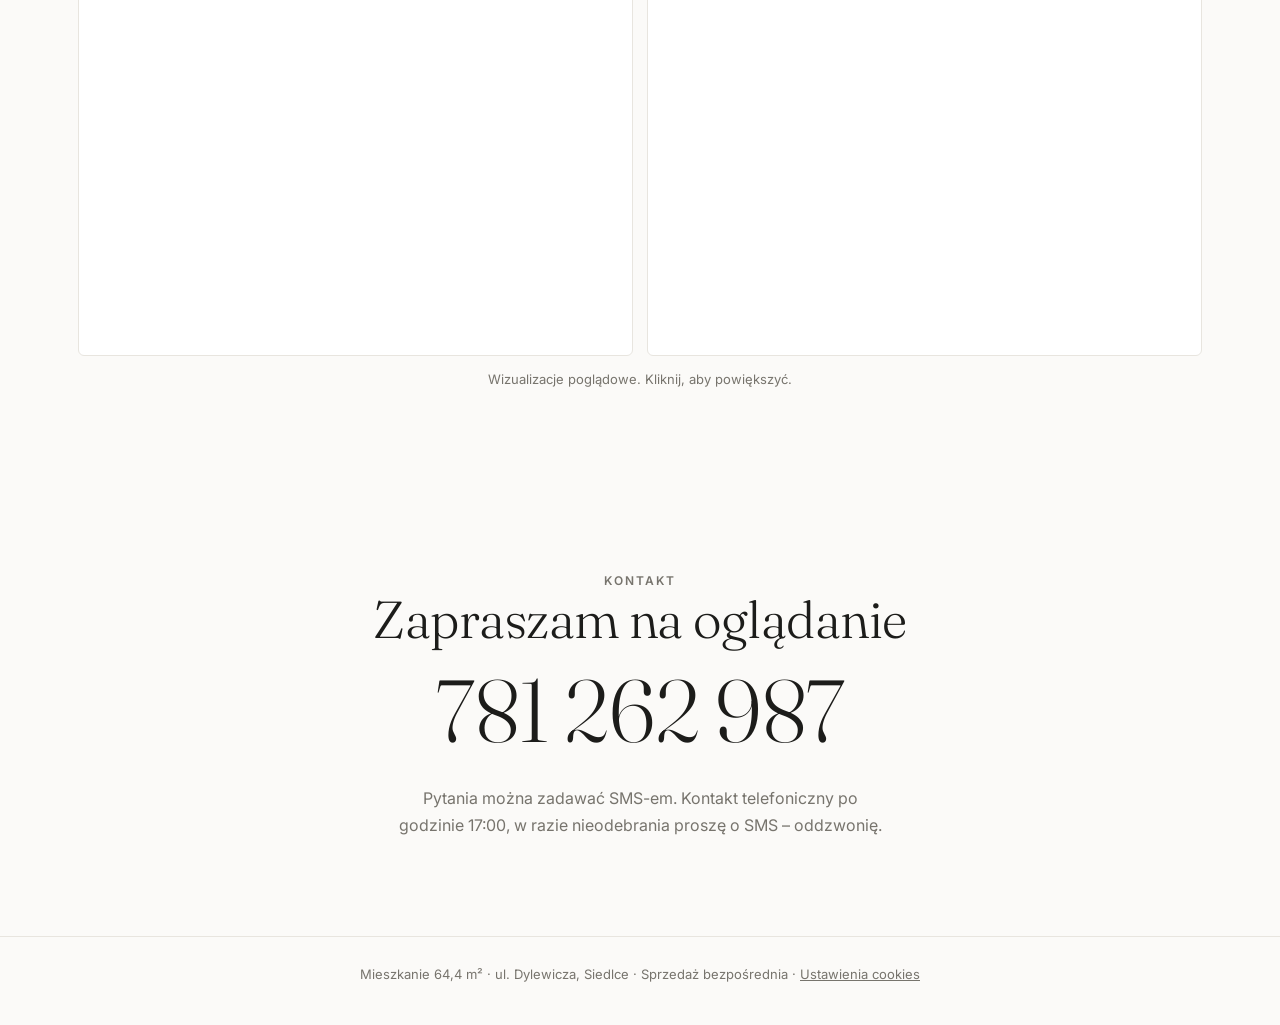
==== commit a16c3887: "Add files via upload" ====
--- a/index.html
+++ b/index.html
@@ -50,7 +50,7 @@
 
 /* opis */
 section{padding:96px 0}
-.opis{display:grid;grid-template-columns:1.3fr 1fr;gap:80px;align-items:start}
+.opis{display:block}
 h2{font-size:clamp(32px,4.4vw,52px);margin-bottom:34px}
 .lead{font-size:19px;line-height:1.65;margin:0 0 18px}
 .note{color:var(--acc);font-weight:500}
@@ -59,7 +59,7 @@
 .group ul{margin:0;padding:0;list-style:none}
 .group li{padding:0 0 9px 18px;position:relative;color:#3a3a36}
 .group li::before{content:"";position:absolute;left:0;top:.78em;width:7px;height:1px;background:var(--acc)}
-.plan{position:sticky;top:92px;cursor:zoom-in}
+.plan{position:sticky;top:92px}
 .plan img{width:100%;border:1px solid var(--line);border-radius:6px;background:#fff;padding:12px}
 .plan small{display:block;margin-top:10px;color:var(--muted);font-size:13px}
 
@@ -110,7 +110,7 @@
 .ck-link{background:none;border:0;padding:0;font:inherit;color:inherit;text-decoration:underline;cursor:pointer}
 @media(max-width:640px){.ck{left:12px;right:12px;bottom:12px}}
 @media(max-width:900px){
- .opis{grid-template-columns:1fr;gap:48px}.plan{position:static}
+ 
  .facts{grid-template-columns:repeat(2,1fr)}.fact:nth-child(odd){border-left:0;padding-left:0}.fact{border-top:1px solid var(--line)}
  .mosaic{columns:2}.cover{aspect-ratio:4/3}
 }
@@ -120,11 +120,20 @@
  .mosaic{column-gap:10px}.ph{margin-bottom:10px}.ph span{opacity:1;transform:none}
  .lb .pv,.lb .nx{top:auto;bottom:24px;margin:0}
 }
-.r3{padding:72px 0}.r3-box{position:relative;max-width:900px;margin:24px auto 0;background:var(--card,#fff);border:1px solid var(--line);border-radius:12px;overflow:hidden}
-.r3-box img{display:block;width:100%;height:auto}.r3-box iframe{display:block;width:100%;height:min(78vh,620px);border:0}
-.btn-3d{position:absolute;right:16px;bottom:16px;background:var(--acc);color:#fff;border:0;border-radius:99px;padding:12px 22px;font:600 15px Inter,sans-serif;cursor:pointer;box-shadow:0 4px 14px rgba(0,0,0,.2)}
+.r3{padding:72px 0}.r3-box{position:relative;margin:0;background:var(--card,#fff);border:1px solid var(--line);border-radius:12px;overflow:hidden}
+.r3-box img{display:block;width:100%;height:auto}.r3-box iframe{display:block;width:100%;height:min(76vh,600px);border:0}
+
 @media (max-width:820px),(pointer:coarse){.btn-3d,.r3-note.desk{display:none}}
+[hidden]{display:none!important}
 .r3-note{text-align:center;color:var(--muted);font-size:13px;margin-top:12px}
+.iso{display:grid;grid-template-columns:repeat(2,1fr);gap:14px}
+.iso figure{margin:0;background:#fff;border:1px solid var(--line);border-radius:6px;overflow:hidden;cursor:zoom-in}
+.iso img{width:100%;height:auto;aspect-ratio:4/3;object-fit:contain;padding:10px;transition:transform .6s ease}
+.iso figure:hover img{transform:scale(1.03)}
+.r3-viewer{margin:0 0 14px;border:1px solid var(--line);border-radius:6px;overflow:hidden;background:var(--bg)}
+.r3-viewer iframe{display:block;width:100%;height:min(76vh,640px);border:0}
+@media (max-width:820px),(pointer:coarse){#r3open{display:none}}
+@media(max-width:640px){.iso{grid-template-columns:1fr}}
 </style>
 </head>
 <body>
@@ -191,18 +200,16 @@
 
 <p style="margin-top:40px;color:var(--muted)">To idealny wybór dla rodzin lub par szukających funkcjonalnego, ciepłego mieszkania w spokojnej części miasta, z dostępem do pełnej infrastruktury oraz wygodnym dojazdem do Warszawy.</p>
 </div>
-<div class="plan" data-open="images/Rzut_Mieszkania.webp"><img src="images/Rzut_Mieszkania.webp" width="800" height="1143" alt="Plan mieszkania" loading="lazy" decoding="async"><small>Rzut mieszkania – kliknij, aby powiększyć</small></div>
+
 </div></section>
 
 <section id="rzut3d" class="r3"><div class="wrap">
-<div class="gal-head"><div><p class="label">Rzut 3D</p><h2>Układ mieszkania w izometrii</h2></div></div>
-<div class="r3-box" id="r3box">
-<img id="r3img" src="images/rzut-3d.webp" width="1000" height="957" alt="Rzut izometryczny 3D mieszkania 64,4 m²" loading="lazy" decoding="async">
-<iframe id="r3frame" title="Interaktywny rzut 3D" hidden></iframe>
-<button class="btn-3d" id="r3btn" type="button">Obracaj w 3D</button>
-</div>
-<p class="r3-note desk">Interaktywny model ładuje się dopiero po kliknięciu. Układ i meble są poglądowe.</p>
-</div></section>
+<div class="gal-head"><div><p class="label">Rzut 3D</p><h2>Układ mieszkania z czterech stron</h2></div><button class="tab" id="r3open" type="button">Obracaj w 3D</button></div>
+<div class="r3-viewer" id="r3viewer" hidden><iframe id="r3frame" title="Interaktywny rzut 3D"></iframe></div>
+<div class="iso" id="iso"></div>
+<p class="r3-note">Wizualizacje poglądowe. Kliknij, aby powiększyć.</p>
+</div></section>
+
 
 
 <section id="kontakt" class="contact"><div class="wrap">
@@ -282,6 +289,10 @@
 if(saved==='granted'){gtag('consent','update',{analytics_storage:'granted'});loadGA()}
 else if(saved!=='denied'){ck.classList.add('open')}
 </script>
-<script>document.getElementById('r3btn').addEventListener('click',function(){if(matchMedia('(max-width:820px),(pointer:coarse)').matches)return;var f=document.getElementById('r3frame');f.src='rzut-3d.html';f.hidden=false;document.getElementById('r3img').hidden=true;this.hidden=true});</script>
+<script>const ISO=['rzut-iso-1.webp','rzut-iso-2.webp','rzut-iso-3.webp','rzut-iso-4.webp'].map((f,i)=>({src:'images/'+f,name:'Rzut 3D · widok '+(i+1)}));
+document.getElementById('iso').innerHTML=ISO.map((x,i)=>`<figure data-i="${i}"><img src="${x.src}" width="1200" height="900" alt="${x.name}" loading="lazy" decoding="async"></figure>`).join('');
+document.querySelectorAll('#iso figure').forEach(f=>f.onclick=()=>open(ISO,+f.dataset.i));
+document.getElementById('r3open').addEventListener('click',function(){if(matchMedia('(max-width:820px),(pointer:coarse)').matches)return;var v=document.getElementById('r3viewer'),f=document.getElementById('r3frame');if(v.hidden){f.src='rzut-3d.html';v.hidden=false;this.textContent='Zamknij 3D'}else{v.hidden=true;f.removeAttribute('src');this.textContent='Obracaj w 3D'}});
+</script>
 </body>
 </html>
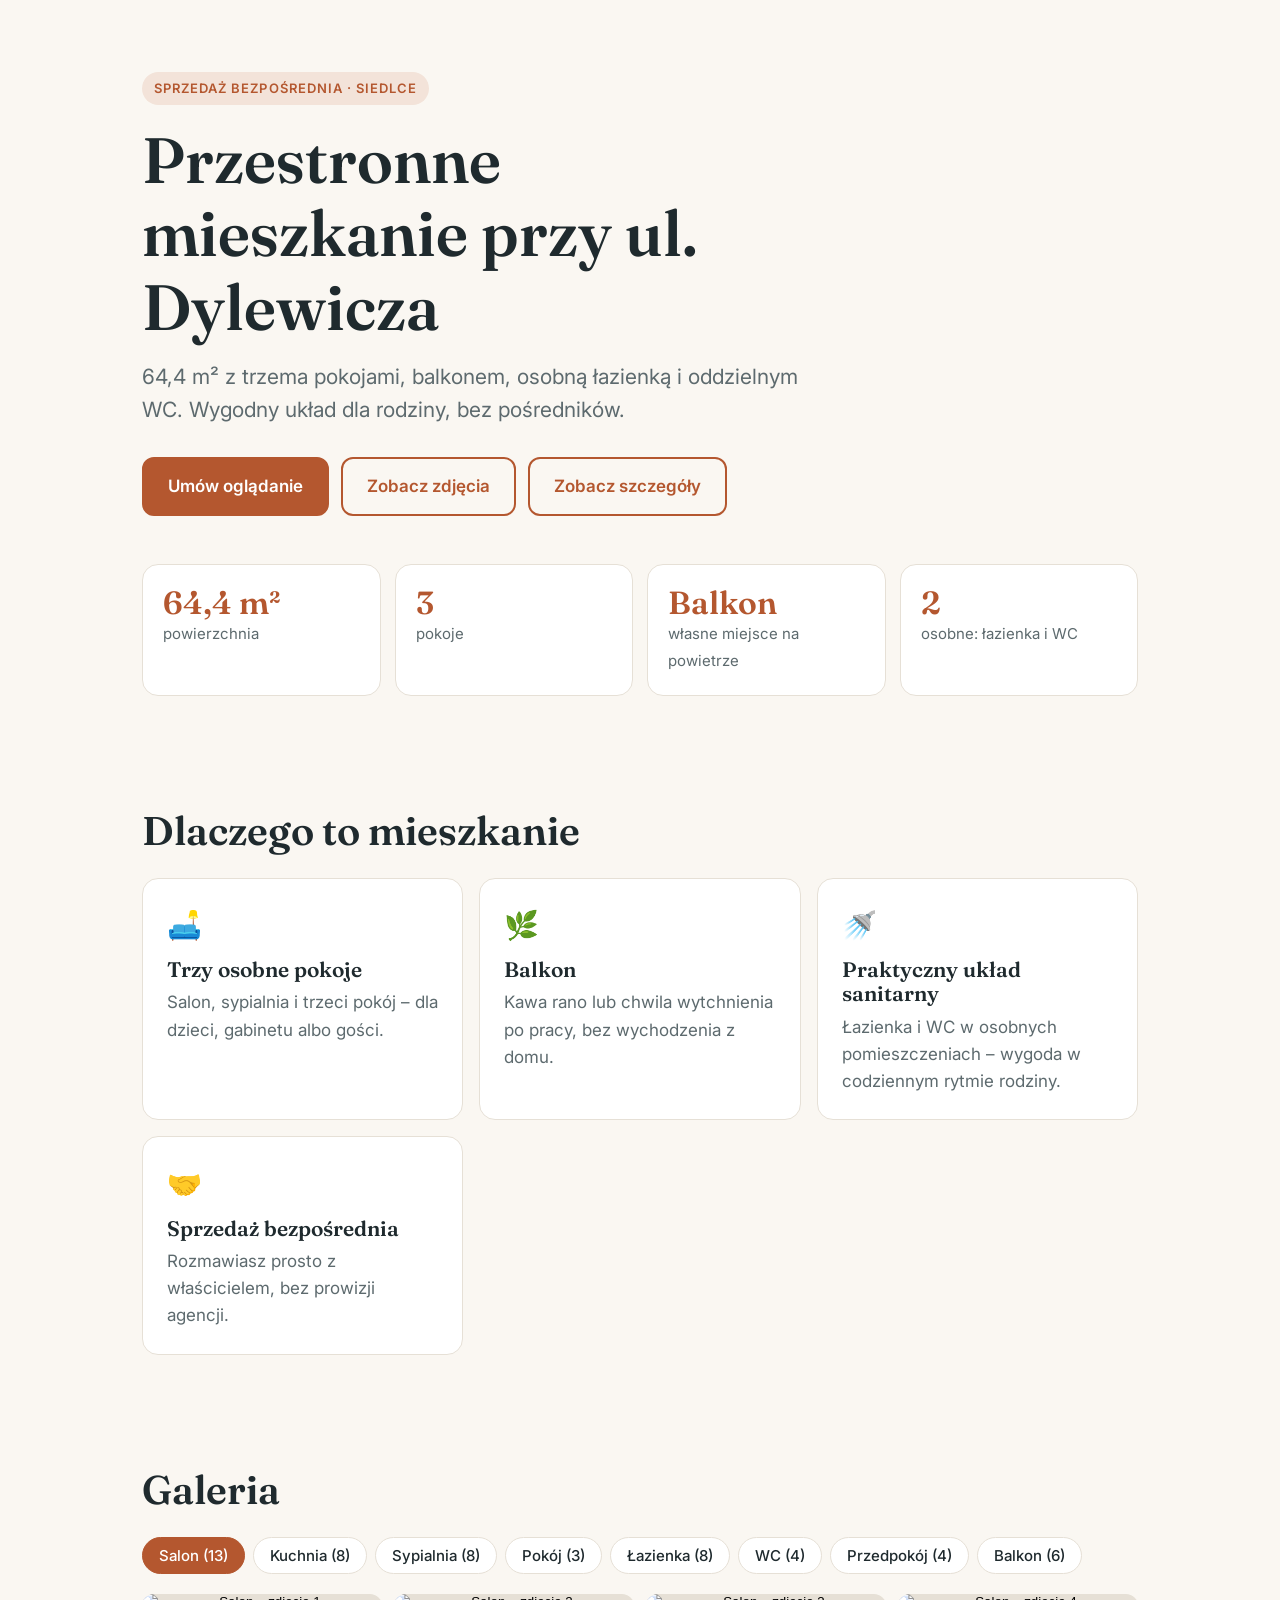
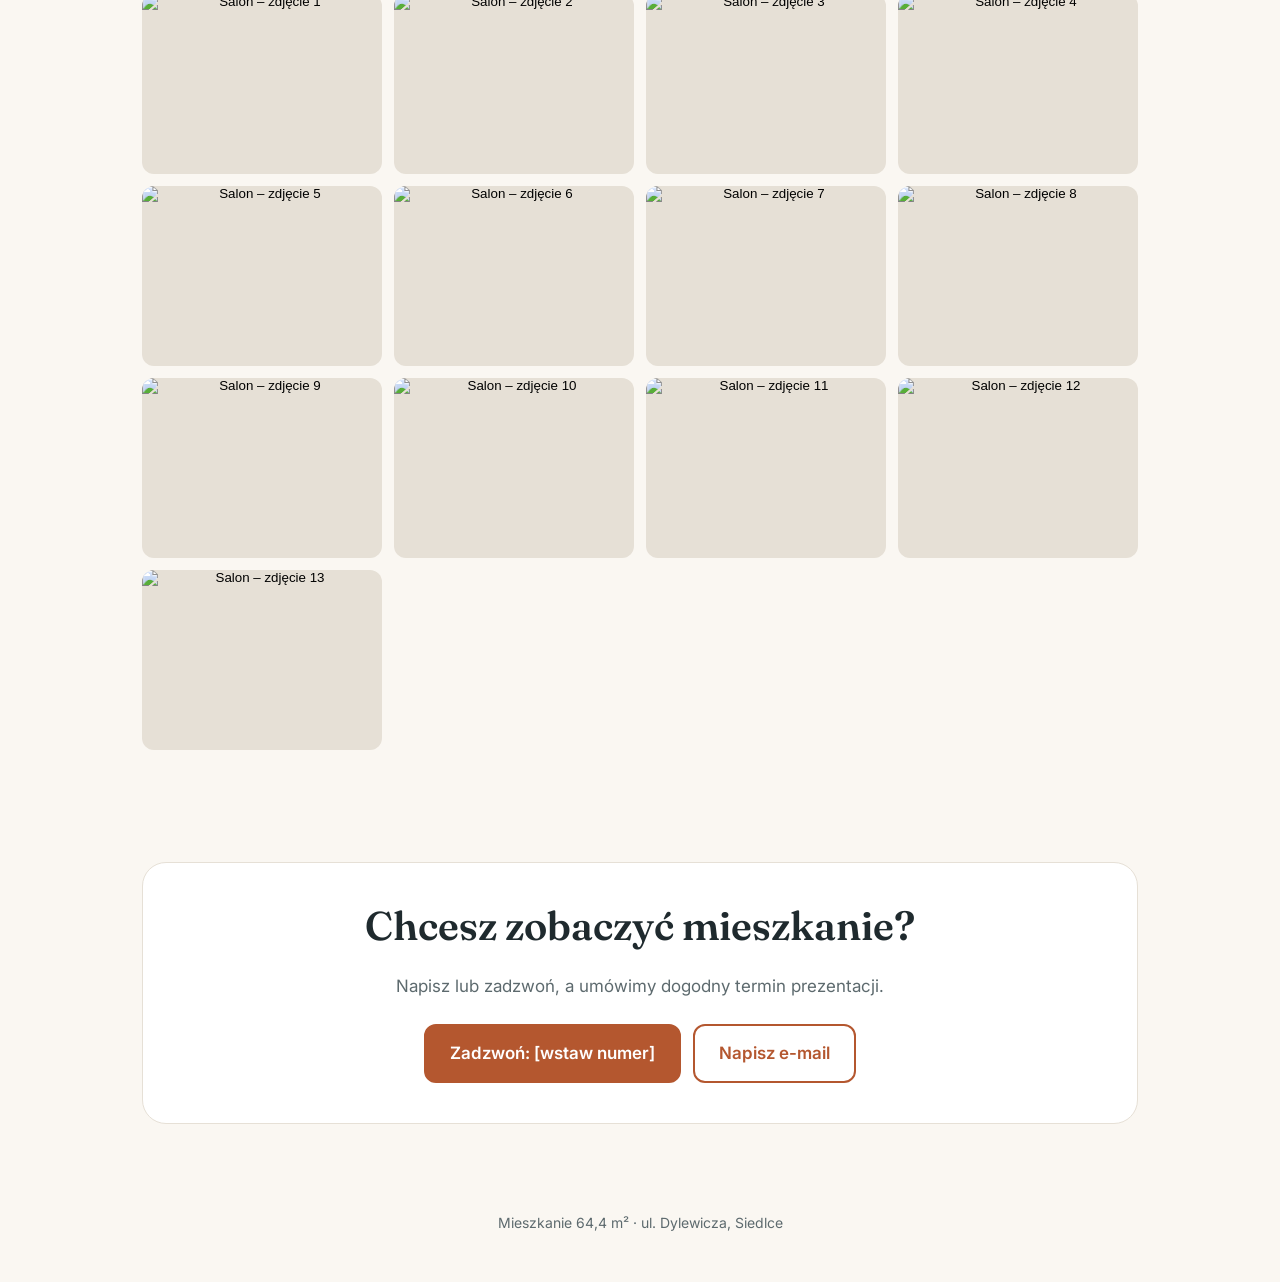
==== commit 77705dec: "Add files via upload" ====
--- a/index.html
+++ b/index.html
@@ -1,298 +1,129 @@
-<!doctype html>
+<!DOCTYPE html>
 <html lang="pl">
 <head>
-<meta charset="UTF-8">
-<meta name="viewport" content="width=device-width, initial-scale=1.0">
-<title>Mieszkanie 64,4 m² Dylewicza, Siedlce</title>
-<meta name="description" content="Mieszkanie 64,4 m² przy ul. Dylewicza w Siedlcach. 3 pokoje, balkon, osobna łazienka i oddzielne WC.">
-<meta property="og:title" content="Mieszkanie 64,4 m² przy ul. Dylewicza, Siedlce">
-<meta property="og:description" content="Sprzedaż bezpośrednia mieszkania 64,4 m². 3 pokoje, balkon, osobna łazienka i oddzielne WC.">
-<meta property="og:type" content="website">
-<meta property="og:url" content="https://mieszkaniedylewicza.cc/">
-<meta property="og:image" content="https://mieszkaniedylewicza.cc/images/salon/salon-11.jpeg">
-<meta name="twitter:card" content="summary_large_image">
-<link rel="canonical" href="https://mieszkaniedylewicza.cc/">
+<meta charset="utf-8">
+<meta name="viewport" content="width=device-width, initial-scale=1, viewport-fit=cover">
+<title>Mieszkanie 64,4 m² przy ul. Dylewicza, Siedlce</title>
+<meta name="description" content="Sprzedaż bezpośrednia mieszkania 64,4 m² w Siedlcach. 3 pokoje, balkon, osobna łazienka i oddzielne WC.">
 <link rel="preconnect" href="https://fonts.googleapis.com">
-<link rel="preconnect" href="https://fonts.gstatic.com" crossorigin>
-<link href="https://fonts.googleapis.com/css2?family=Fraunces:opsz,wght@9..144,300;9..144,400&family=Inter:wght@400;500;600&display=swap" rel="stylesheet">
-<script defer src="https://static.cloudflareinsights.com/beacon.min.js" data-cf-beacon='{"token": "d25682e517bd412dbf240e50013ced5f"}'></script>
+<link href="https://fonts.googleapis.com/css2?family=Fraunces:opsz,wght@9..144,500;9..144,600&family=Inter:wght@400;500;600&display=swap" rel="stylesheet">
 <style>
-:root{--bg:#fbfaf8;--text:#1c1c1a;--muted:#77746d;--line:#e8e5df;--acc:#9a5b3c}
+:root{--bg:#faf7f2;--surface:#fff;--text:#1f2a2e;--muted:#5d6a6e;--accent:#b4572f;--accent-soft:#f3e3d9;--line:#e6e0d6;color-scheme:light;
+box-sizing:border-box;padding-top:env(safe-area-inset-top,0px);padding-bottom:env(safe-area-inset-bottom,0px)}
+@media (prefers-color-scheme:dark){:root:not([data-theme="light"]){--bg:#161b1d;--surface:#1f2629;--text:#eee9e1;--muted:#a3adb0;--accent:#e08a5f;--accent-soft:#2e2620;--line:#30393c;color-scheme:dark}}
+:root[data-theme="dark"]{--bg:#161b1d;--surface:#1f2629;--text:#eee9e1;--muted:#a3adb0;--accent:#e08a5f;--accent-soft:#2e2620;--line:#30393c;color-scheme:dark}
+html{scroll-behavior:smooth;scroll-padding-top:env(safe-area-inset-top,0px)}
 *{box-sizing:border-box}
-html{scroll-behavior:smooth;scroll-padding-top:70px}
-body{margin:0;background:var(--bg);color:var(--text);font:400 16px/1.7 Inter,system-ui,"Segoe UI",sans-serif;-webkit-font-smoothing:antialiased}
-h1,h2,h3{font-family:Fraunces,Georgia,serif;font-weight:300;letter-spacing:-.01em;line-height:1.1;margin:0}
-a{color:inherit}img{display:block;max-width:100%}
-.wrap{max-width:1180px;margin:0 auto;padding:0 28px}
-.label{font-size:12px;font-weight:600;letter-spacing:.16em;text-transform:uppercase;color:var(--acc);margin:0 0 14px}
-
-/* nav */
-nav{position:sticky;top:0;z-index:40;background:rgba(251,250,248,.88);backdrop-filter:blur(12px);border-bottom:1px solid var(--line)}
-.nav-in{display:flex;align-items:center;justify-content:space-between;height:64px}
-.brand{font-family:Fraunces,Georgia,serif;font-size:19px;text-decoration:none}
-.links{display:flex;align-items:center;gap:28px;font-size:14px}
-.links a{text-decoration:none;color:var(--muted);transition:color .2s}.links a:hover{color:var(--text)}
-.links .tel{color:var(--text);font-weight:500;border:1px solid var(--text);padding:8px 16px;border-radius:99px}
-.links .tel:hover{background:var(--text);color:var(--bg)}
-
-/* hero */
-.hero{padding:72px 0 0}
-h1{font-size:clamp(40px,7vw,84px);max-width:13ch}
-.meta{display:flex;flex-wrap:wrap;gap:6px 28px;margin:26px 0 44px;color:var(--muted)}
-.meta b{color:var(--text);font-weight:500}
-.cover{border-radius:6px;overflow:hidden;aspect-ratio:16/8;background:#e9e6e0}
-.cover img{width:100%;height:100%;object-fit:cover;cursor:zoom-in;transition:transform 1.2s ease}
-.cover:hover img{transform:scale(1.025)}
-.facts{display:grid;grid-template-columns:repeat(5,1fr);border-bottom:1px solid var(--line)}
-.fact{padding:26px 0 26px 22px;border-left:1px solid var(--line)}.fact:first-child{border-left:0;padding-left:0}
-.fact b{display:block;font:300 30px/1.1 Fraunces,Georgia,serif}
-.fact span{font-size:13px;color:var(--muted)}
-
-/* opis */
-section{padding:96px 0}
-.opis{display:block}
-h2{font-size:clamp(32px,4.4vw,52px);margin-bottom:34px}
-.lead{font-size:19px;line-height:1.65;margin:0 0 18px}
-.note{color:var(--acc);font-weight:500}
-.group{margin-top:44px;border-top:1px solid var(--line);padding-top:22px;display:grid;grid-template-columns:150px 1fr;gap:20px}
-.group h3{font:600 12px/1.9 Inter,sans-serif;letter-spacing:.16em;text-transform:uppercase;color:var(--muted)}
-.group ul{margin:0;padding:0;list-style:none}
-.group li{padding:0 0 9px 18px;position:relative;color:#3a3a36}
-.group li::before{content:"";position:absolute;left:0;top:.78em;width:7px;height:1px;background:var(--acc)}
-.plan{position:sticky;top:92px}
-.plan img{width:100%;border:1px solid var(--line);border-radius:6px;background:#fff;padding:12px}
-.plan small{display:block;margin-top:10px;color:var(--muted);font-size:13px}
-
-/* gallery */
-.gal{background:#f3f0eb}
-.gal-head{display:flex;justify-content:space-between;align-items:end;gap:24px;flex-wrap:wrap;margin-bottom:34px}
-.gal-head h2{margin:0}
-.tabs{display:flex;gap:8px;overflow-x:auto;padding-bottom:4px;scrollbar-width:none;max-width:100%}
-.tabs::-webkit-scrollbar{display:none}
-.tab{flex:none;border:1px solid #d9d5cc;background:transparent;color:var(--muted);font:500 14px Inter,sans-serif;padding:9px 18px;border-radius:99px;cursor:pointer;transition:all .2s}
-.tab:hover{border-color:var(--text);color:var(--text)}
-.tab.on{background:var(--text);border-color:var(--text);color:var(--bg)}
-.tab em{font-style:normal;opacity:.55;margin-left:6px;font-size:12px}
-.mosaic{columns:3;column-gap:14px}
-.ph{break-inside:avoid;margin:0 0 14px;position:relative;border-radius:6px;overflow:hidden;cursor:zoom-in;background:#e4e0d8;animation:in .5s ease both}
-.ph img{width:100%;height:auto;transition:transform .8s ease,filter .4s}
+body{margin:0;background:var(--bg);color:var(--text);font:400 17px/1.6 Inter,system-ui,-apple-system,"Segoe UI",sans-serif}
+h1,h2,h3{font-family:Fraunces,Georgia,"Times New Roman",serif;font-weight:600;line-height:1.15;margin:0}
+.wrap{max-width:1040px;margin:0 auto;padding:0 22px}
+.hero{padding:72px 0 56px}
+.eyebrow{display:inline-block;background:var(--accent-soft);color:var(--accent);font-weight:600;font-size:13px;letter-spacing:.08em;text-transform:uppercase;padding:6px 12px;border-radius:99px}
+h1{font-size:clamp(36px,6.4vw,64px);margin:18px 0 16px;max-width:15ch}
+.lead{font-size:clamp(18px,2.2vw,21px);color:var(--muted);max-width:52ch;margin:0 0 30px}
+.btns{display:flex;gap:12px;flex-wrap:wrap}
+.btn{display:inline-block;padding:14px 24px;border-radius:12px;font-weight:600;text-decoration:none;border:2px solid var(--accent)}
+.btn.p{background:var(--accent);color:#fff}
+.btn.s{color:var(--accent)}
+.facts{display:grid;grid-template-columns:repeat(auto-fit,minmax(150px,1fr));gap:14px;margin-top:48px}
+.fact{background:var(--surface);border:1px solid var(--line);border-radius:16px;padding:20px}
+.fact b{display:block;font:600 32px/1.1 Fraunces,Georgia,serif;color:var(--accent)}
+.fact span{color:var(--muted);font-size:15px}
+section{padding:56px 0}
+h2{font-size:clamp(28px,4vw,40px);margin-bottom:24px}
+.grid{display:grid;grid-template-columns:repeat(auto-fit,minmax(240px,1fr));gap:16px}
+.card{background:var(--surface);border:1px solid var(--line);border-radius:16px;padding:24px}
+.card h3{font-size:21px;margin-bottom:8px}
+.card p{margin:0;color:var(--muted)}
+.ico{font-size:28px;margin-bottom:10px}
+.contact{background:var(--surface);border:1px solid var(--line);border-radius:24px;padding:40px 28px;text-align:center}
+.contact p{color:var(--muted);max-width:50ch;margin:0 auto 24px}
+footer{padding:32px 0 48px;color:var(--muted);font-size:14px;text-align:center}
+.tabs{display:flex;flex-wrap:wrap;gap:8px;margin-bottom:20px}
+.tab{font:500 15px Inter,system-ui,sans-serif;padding:8px 16px;border-radius:99px;border:1px solid var(--line);background:var(--surface);color:var(--text);cursor:pointer}
+.tab[aria-selected="true"]{background:var(--accent);border-color:var(--accent);color:#fff}
+.gal{display:grid;grid-template-columns:repeat(auto-fill,minmax(220px,1fr));gap:12px}
+.ph{padding:0;border:0;background:var(--line);border-radius:12px;overflow:hidden;cursor:zoom-in;aspect-ratio:4/3}
+.ph img{width:100%;height:100%;object-fit:cover;display:block;transition:transform .3s}
 .ph:hover img{transform:scale(1.04)}
-.ph span{position:absolute;left:12px;bottom:12px;background:rgba(251,250,248,.94);color:var(--text);font-size:12px;font-weight:500;padding:4px 11px;border-radius:99px;opacity:0;transform:translateY(6px);transition:all .3s}
-.ph:hover span{opacity:1;transform:none}
-@keyframes in{from{opacity:0;transform:translateY(12px)}to{opacity:1;transform:none}}
-
-/* contact */
-.contact{text-align:center}
-.big-tel{display:inline-block;font:300 clamp(40px,8vw,88px)/1.1 Fraunces,Georgia,serif;text-decoration:none;margin:8px 0 26px;transition:color .2s}
-.big-tel:hover{color:var(--acc)}
-.contact p{color:var(--muted);max-width:50ch;margin:0 auto}
-footer{border-top:1px solid var(--line);padding:26px 0 40px;color:var(--muted);font-size:13px;text-align:center}
-
-/* lightbox */
-.lb{position:fixed;inset:0;z-index:100;background:rgba(14,14,13,.96);display:none;align-items:center;justify-content:center;flex-direction:column;gap:14px}
-.lb.open{display:flex}
-.lb img{max-width:92vw;max-height:80vh;border-radius:4px;box-shadow:0 30px 80px rgba(0,0,0,.5)}
-.lb-cap{color:#cfcac0;font-size:14px}
-.lb button{position:absolute;background:none;border:1px solid rgba(255,255,255,.25);color:#fff;border-radius:50%;width:48px;height:48px;font-size:24px;cursor:pointer;transition:background .2s}
-.lb button:hover{background:rgba(255,255,255,.14)}
-.lb .x{top:20px;right:20px}.lb .pv{left:20px;top:50%;margin-top:-24px}.lb .nx{right:20px;top:50%;margin-top:-24px}
-
-
-/* cookies */
-.ck{position:fixed;left:20px;right:20px;bottom:20px;z-index:90;max-width:560px;background:#fff;border:1px solid var(--line);border-radius:10px;box-shadow:0 20px 60px -20px rgba(0,0,0,.35);padding:22px 24px;display:none}
-.ck.open{display:block;animation:in .4s ease both}
-.ck h4{font:400 20px/1.2 Fraunces,Georgia,serif;margin:0 0 8px}
-.ck p{margin:0 0 16px;font-size:14px;line-height:1.6;color:var(--muted)}
-.ck-btns{display:flex;gap:10px}
-.ck-btns button{flex:1;font:500 14px Inter,sans-serif;padding:11px 16px;border-radius:99px;border:1px solid var(--text);cursor:pointer;background:transparent;color:var(--text);transition:all .2s}
-.ck-btns button:hover,.ck-btns .ok{background:var(--text);color:var(--bg)}
-.ck-btns .ok:hover{opacity:.85}
-.ck-link{background:none;border:0;padding:0;font:inherit;color:inherit;text-decoration:underline;cursor:pointer}
-@media(max-width:640px){.ck{left:12px;right:12px;bottom:12px}}
-@media(max-width:900px){
- 
- .facts{grid-template-columns:repeat(2,1fr)}.fact:nth-child(odd){border-left:0;padding-left:0}.fact{border-top:1px solid var(--line)}
- .mosaic{columns:2}.cover{aspect-ratio:4/3}
-}
-@media(max-width:640px){
- .wrap{padding:0 20px}section{padding:64px 0}.hero{padding-top:44px}
- .links a:not(.tel){display:none}.group{grid-template-columns:1fr;gap:8px}
- .mosaic{column-gap:10px}.ph{margin-bottom:10px}.ph span{opacity:1;transform:none}
- .lb .pv,.lb .nx{top:auto;bottom:24px;margin:0}
-}
-.r3{padding:72px 0}.r3-box{position:relative;margin:0;background:var(--card,#fff);border:1px solid var(--line);border-radius:12px;overflow:hidden}
-.r3-box img{display:block;width:100%;height:auto}.r3-box iframe{display:block;width:100%;height:min(76vh,600px);border:0}
-
-@media (max-width:820px),(pointer:coarse){.btn-3d,.r3-note.desk{display:none}}
-[hidden]{display:none!important}
-.r3-note{text-align:center;color:var(--muted);font-size:13px;margin-top:12px}
-.iso{display:grid;grid-template-columns:repeat(2,1fr);gap:14px}
-.iso figure{margin:0;background:#fff;border:1px solid var(--line);border-radius:6px;overflow:hidden;cursor:zoom-in}
-.iso img{width:100%;height:auto;aspect-ratio:4/3;object-fit:contain;padding:10px;transition:transform .6s ease}
-.iso figure:hover img{transform:scale(1.03)}
-.r3-viewer{margin:0 0 14px;border:1px solid var(--line);border-radius:6px;overflow:hidden;background:var(--bg)}
-.r3-viewer iframe{display:block;width:100%;height:min(76vh,640px);border:0}
-@media (max-width:820px),(pointer:coarse){#r3open{display:none}}
-@media(max-width:640px){.iso{grid-template-columns:1fr}}
+.lb{position:fixed;inset:0;background:rgba(10,12,13,.94);display:flex;align-items:center;justify-content:center;z-index:50}
+.lb[hidden]{display:none}
+.lb img{max-width:94vw;max-height:88vh;width:auto;height:auto;border-radius:6px}
+.lb button{position:absolute;background:rgba(255,255,255,.12);color:#fff;border:0;border-radius:50%;width:48px;height:48px;font-size:30px;line-height:1;cursor:pointer}
+.lb-x{top:16px;right:16px}.lb-prev{left:12px}.lb-next{right:12px}
+.lb-c{position:absolute;bottom:16px;color:#ddd;font-size:14px}
 </style>
 </head>
 <body>
-<nav><div class="wrap nav-in">
-<a class="brand" href="#top">Dylewicza 64,4 m²</a>
-<div class="links"><a href="#galeria">Galeria</a><a href="#opis">Opis</a><a href="#rzut3d">Rzut 3D</a><a href="#kontakt">Kontakt</a><a class="tel" href="tel:+48781262987">781 262 987</a></div>
-</div></nav>
-
-<main id="top">
 <header class="hero"><div class="wrap">
-<p class="label">Sprzedaż bezpośrednia · Siedlce</p>
-<h1>Mieszkanie przy ul. Dylewicza</h1>
-<div class="meta"><span><b>64,4 m²</b> powierzchni</span><span><b>669 000 zł</b> cena do negocjacji</span><span>Dostępne od zaraz</span></div>
-<div class="cover" data-open="images/salon/salon-11.jpeg"><img src="images/salon/salon-11.jpeg" alt="Salon"></div>
+<span class="eyebrow">Sprzedaż bezpośrednia · Siedlce</span>
+<h1>Przestronne mieszkanie przy ul. Dylewicza</h1>
+<p class="lead">64,4 m² z trzema pokojami, balkonem, osobną łazienką i oddzielnym WC. Wygodny układ dla rodziny, bez pośredników.</p>
+<div class="btns"><a class="btn p" href="#kontakt">Umów oglądanie</a><a class="btn s" href="#galeria">Zobacz zdjęcia</a><a class="btn s" href="#opis">Zobacz szczegóły</a></div>
 <div class="facts">
+<div class="fact"><b>64,4 m²</b><span>powierzchnia</span></div>
 <div class="fact"><b>3</b><span>pokoje</span></div>
-<div class="fact"><b>3. piętro</b><span>blok z 2013 roku</span></div>
-<div class="fact"><b>Balkon</b><span>południowy zachód</span></div>
-<div class="fact"><b>~600 zł</b><span>czynsz miesięcznie</span></div>
-<div class="fact"><b>Własność</b><span>księga wieczysta</span></div>
+<div class="fact"><b>Balkon</b><span>własne miejsce na powietrze</span></div>
+<div class="fact"><b>2</b><span>osobne: łazienka i WC</span></div>
 </div>
 </div></header>
 
-<section id="galeria" class="gal"><div class="wrap">
-<div class="gal-head"><div><p class="label">Galeria</p><h2>Zobacz każde pomieszczenie</h2></div><div class="tabs" id="tabs"></div></div>
-<div class="mosaic" id="mosaic"></div>
+<section id="opis"><div class="wrap">
+<h2>Dlaczego to mieszkanie</h2>
+<div class="grid">
+<div class="card"><div class="ico">🛋️</div><h3>Trzy osobne pokoje</h3><p>Salon, sypialnia i trzeci pokój – dla dzieci, gabinetu albo gości.</p></div>
+<div class="card"><div class="ico">🌿</div><h3>Balkon</h3><p>Kawa rano lub chwila wytchnienia po pracy, bez wychodzenia z domu.</p></div>
+<div class="card"><div class="ico">🚿</div><h3>Praktyczny układ sanitarny</h3><p>Łazienka i WC w osobnych pomieszczeniach – wygoda w codziennym rytmie rodziny.</p></div>
+<div class="card"><div class="ico">🤝</div><h3>Sprzedaż bezpośrednia</h3><p>Rozmawiasz prosto z właścicielem, bez prowizji agencji.</p></div>
+</div>
 </div></section>
 
-<section id="opis"><div class="wrap opis">
-<div>
-<p class="label">Opis</p>
-<h2>Jasne, ciepłe i gotowe do zamieszkania</h2>
-<p class="lead"><strong>Sprzedaż bezpośrednia. Pośrednikom dziękujemy.</strong></p>
-<p class="lead">Przestronne mieszkanie o powierzchni 64,4 m², położone na 3. (ostatnim) piętrze bloku z 2013 roku. Lokal jest gotowy do zamieszkania od zaraz (ewentualnie do odświeżenia wg swojego gustu).</p>
-<p class="lead note">Cena do negocjacji!</p>
+<section id="galeria"><div class="wrap">
+<h2>Galeria</h2>
+<div class="tabs" role="tablist" id="tabs"></div>
+<div class="gal" id="gal"></div>
+</div></section>
+<div class="lb" id="lb" hidden>
+<button class="lb-x" id="lbx" aria-label="Zamknij">×</button>
+<button class="lb-n lb-prev" id="lbp" aria-label="Poprzednie">‹</button>
+<img id="lbi" alt="">
+<button class="lb-n lb-next" id="lbn" aria-label="Następne">›</button>
+<div class="lb-c" id="lbc"></div>
+</div>
+<script>
+const ROOMS=[["salon","Salon"],["kuchnia","Kuchnia"],["sypialnia","Sypialnia"],["drugi_pokoj","Pokój"],["duza_lazienka","Łazienka"],["toaleta","WC"],["przedpokoj","Przedpokój"],["balkon","Balkon"]];
+const IMGS={"salon":[{"f":"salon_1","w":1920,"h":1442,"tw":800,"th":601},{"f":"salon_2","w":1920,"h":1442,"tw":800,"th":601},{"f":"salon_3","w":1920,"h":1442,"tw":800,"th":601},{"f":"salon_4","w":1920,"h":1442,"tw":800,"th":601},{"f":"salon_5","w":1920,"h":1440,"tw":800,"th":600},{"f":"salon_6","w":1920,"h":1440,"tw":800,"th":600},{"f":"salon_7","w":1920,"h":1440,"tw":800,"th":600},{"f":"salon_8","w":1920,"h":1440,"tw":800,"th":600},{"f":"salon_9","w":1920,"h":1442,"tw":800,"th":601},{"f":"salon_10","w":1920,"h":1440,"tw":800,"th":600},{"f":"salon_11","w":1280,"h":1920,"tw":533,"th":800},{"f":"salon_12","w":1280,"h":1920,"tw":533,"th":800},{"f":"salon_13","w":1920,"h":1280,"tw":800,"th":533}],"kuchnia":[{"f":"kuchnia_1","w":1920,"h":1440,"tw":800,"th":600},{"f":"kuchnia_2","w":1920,"h":1442,"tw":800,"th":601},{"f":"kuchnia_3","w":1920,"h":1442,"tw":800,"th":601},{"f":"kuchnia_4","w":1920,"h":1442,"tw":800,"th":601},{"f":"kuchnia_5","w":1920,"h":1442,"tw":800,"th":601},{"f":"kuchnia_6","w":1920,"h":1440,"tw":800,"th":600},{"f":"kuchnia_7","w":1920,"h":1442,"tw":800,"th":601},{"f":"kuchnia_8","w":1920,"h":1280,"tw":800,"th":533}],"sypialnia":[{"f":"sypialnia_1","w":1920,"h":1442,"tw":800,"th":601},{"f":"sypialnia_2","w":1920,"h":1442,"tw":800,"th":601},{"f":"sypialnia_3","w":1920,"h":1442,"tw":800,"th":601},{"f":"sypialnia_4","w":1920,"h":1440,"tw":800,"th":600},{"f":"sypialnia_5","w":1920,"h":1442,"tw":800,"th":601},{"f":"sypialnia_6","w":1920,"h":1442,"tw":800,"th":601},{"f":"sypialnia_7","w":1920,"h":1442,"tw":800,"th":601},{"f":"sypialnia_8","w":1920,"h":1442,"tw":800,"th":601}],"drugi_pokoj":[{"f":"maly_pokoj_1","w":1920,"h":1442,"tw":800,"th":601},{"f":"maly_pokoj_2","w":1920,"h":1442,"tw":800,"th":601},{"f":"maly_pokoj_3","w":1920,"h":1442,"tw":800,"th":601}],"duza_lazienka":[{"f":"lazienka_1","w":1920,"h":1442,"tw":800,"th":601},{"f":"lazienka_2","w":1920,"h":1442,"tw":800,"th":601},{"f":"lazienka_3","w":1920,"h":1442,"tw":800,"th":601},{"f":"lazienka_4","w":1920,"h":1442,"tw":800,"th":601},{"f":"lazienka_5","w":1920,"h":1442,"tw":800,"th":601},{"f":"lazienka_6","w":1920,"h":1442,"tw":800,"th":601},{"f":"lazienka_7","w":1920,"h":1442,"tw":800,"th":601},{"f":"lazienka_8","w":1920,"h":1440,"tw":800,"th":600}],"toaleta":[{"f":"toaleta_1","w":1920,"h":1442,"tw":800,"th":601},{"f":"toaleta_2","w":1280,"h":1920,"tw":533,"th":800},{"f":"toaleta_3","w":1920,"h":1442,"tw":800,"th":601},{"f":"toaleta_4","w":1280,"h":1920,"tw":533,"th":800}],"przedpokoj":[{"f":"przedpokoj_1","w":1442,"h":1920,"tw":601,"th":800},{"f":"przedpokoj_2","w":1920,"h":1442,"tw":800,"th":601},{"f":"przedpokoj_3","w":1920,"h":1442,"tw":800,"th":601},{"f":"przedpokoj_4","w":1920,"h":1442,"tw":800,"th":601}],"balkon":[{"f":"balkon_1","w":1920,"h":1442,"tw":800,"th":601},{"f":"balkon_2","w":1920,"h":1442,"tw":800,"th":601},{"f":"balkon_3","w":1920,"h":1442,"tw":800,"th":601},{"f":"balkon_4","w":1920,"h":1442,"tw":800,"th":601},{"f":"balkon_5","w":1920,"h":1442,"tw":800,"th":601},{"f":"balkon_6","w":1920,"h":1442,"tw":800,"th":601}]};
+const tabs=document.getElementById('tabs'),gal=document.getElementById('gal'),lb=document.getElementById('lb'),lbi=document.getElementById('lbi'),lbc=document.getElementById('lbc');
+let cur=[],idx=0,room='salon';
+function show(r){room=r;cur=IMGS[r];
+ [...tabs.children].forEach(b=>b.setAttribute('aria-selected',b.dataset.r===r));
+ gal.innerHTML=cur.map((p,i)=>`<button class="ph" data-i="${i}"><img src="images/${r}/thumbs/${p.f}.webp" width="${p.tw}" height="${p.th}" loading="lazy" decoding="async" alt="${ROOMS.find(x=>x[0]===r)[1]} – zdjęcie ${i+1}"></button>`).join('');}
+ROOMS.forEach(([r,l])=>{const b=document.createElement('button');b.className='tab';b.dataset.r=r;b.setAttribute('role','tab');b.textContent=`${l} (${IMGS[r].length})`;b.onclick=()=>show(r);tabs.appendChild(b);});
+function open(i){idx=(i+cur.length)%cur.length;const p=cur[idx];lbi.src=`images/${room}/${p.f}.webp`;lbi.width=p.w;lbi.height=p.h;lbc.textContent=`${idx+1} / ${cur.length}`;lb.hidden=false;document.body.style.overflow='hidden';
+ const n=cur[(idx+1)%cur.length];new Image().src=`images/${room}/${n.f}.webp`;}
+function close(){lb.hidden=true;document.body.style.overflow='';}
+gal.onclick=e=>{const b=e.target.closest('.ph');if(b)open(+b.dataset.i);};
+document.getElementById('lbx').onclick=close;
+document.getElementById('lbp').onclick=()=>open(idx-1);
+document.getElementById('lbn').onclick=()=>open(idx+1);
+lb.onclick=e=>{if(e.target===lb)close();};
+document.addEventListener('keydown',e=>{if(lb.hidden)return;if(e.key==='Escape')close();if(e.key==='ArrowLeft')open(idx-1);if(e.key==='ArrowRight')open(idx+1);});
+let tx=null;lb.addEventListener('touchstart',e=>tx=e.touches[0].clientX,{passive:true});
+lb.addEventListener('touchend',e=>{if(tx===null)return;const d=e.changedTouches[0].clientX-tx;if(Math.abs(d)>50)open(idx+(d<0?1:-1));tx=null;});
+show('salon');
+</script>
 
-<div class="group"><h3>Układ</h3><ul>
-<li>jasny salon z wieloma punktami świetlnymi (także LED RGB),</li>
-<li>aneks kuchenny z miejscem na wygodny stół jadalniany,</li>
-<li>balkon od strony południowo-zachodniej – idealny na popołudniowy relaks i podziwianie zachodów słońca przez cały rok,</li>
-<li>osobna łazienka z wanną wyposażoną w parawan, dzięki któremu można wygodnie korzystać także z prysznica, oraz oddzielne WC,</li>
-<li>w przedpokoju duża szafa z lustrem przy drzwiach wejściowych.</li></ul></div>
-
-<div class="group"><h3>Wyposażenie</h3><ul>
-<li>2-letnia klimatyzacja,</li>
-<li>meble (oprócz kanapy i stołu) i sprzęt AGD w cenie, w tym zmywarka, lodówka, kuchenka i piekarnik,</li>
-<li>ogrzewanie miejskie, czynsz ok. 600 PLN miesięcznie.</li></ul></div>
-
-<div class="group"><h3>Warto wiedzieć</h3><ul>
-<li><strong>brak windy,</strong> brak piwnicy,</li>
-<li>komórka lokatorska za dodatkową opłatą,</li>
-<li>miejsce parkingowe w hali garażowej możliwe do kupna od osób trzecich,</li>
-<li><strong>dostępne od zaraz,</strong></li>
-<li>pełna własność (księga wieczysta).</li></ul></div>
-
-<div class="group"><h3>Lokalizacja</h3><ul>
-<li>spokojne i bezpieczne osiedle idealne dla rodzin z dziećmi,</li>
-<li>w pobliżu sklepy: Biedronka, Topaz, Mrówka, Arhelan,</li>
-<li>restauracje i bary, m.in. Pizzeria DaGrasso i Kebab Sułtan,</li>
-<li>przedszkola,</li>
-<li>kościół (ok. 5 min pieszo),</li>
-<li><strong>Zalew</strong> – doskonałe miejsce na spacery, tylko 10 minut pieszo,</li>
-<li>stacja kolejowa <strong>Siedlce Zachodnie</strong> – zaledwie 2–3 minuty biegiem dla osób dojeżdżających pociągiem do Warszawy.</li></ul></div>
-
-<p style="margin-top:40px;color:var(--muted)">To idealny wybór dla rodzin lub par szukających funkcjonalnego, ciepłego mieszkania w spokojnej części miasta, z dostępem do pełnej infrastruktury oraz wygodnym dojazdem do Warszawy.</p>
+<section id="kontakt"><div class="wrap">
+<div class="contact">
+<h2>Chcesz zobaczyć mieszkanie?</h2>
+<p>Napisz lub zadzwoń, a umówimy dogodny termin prezentacji.</p>
+<div class="btns" style="justify-content:center">
+<a class="btn p" href="tel:+48000000000">Zadzwoń: [wstaw numer]</a>
+<a class="btn s" href="mailto:adres@example.com">Napisz e-mail</a>
 </div>
-
+</div>
 </div></section>
 
-<section id="rzut3d" class="r3"><div class="wrap">
-<div class="gal-head"><div><p class="label">Rzut 3D</p><h2>Układ mieszkania z czterech stron</h2></div><button class="tab" id="r3open" type="button">Obracaj w 3D</button></div>
-<div class="r3-viewer" id="r3viewer" hidden><iframe id="r3frame" title="Interaktywny rzut 3D"></iframe></div>
-<div class="iso" id="iso"></div>
-<p class="r3-note">Wizualizacje poglądowe. Kliknij, aby powiększyć.</p>
-</div></section>
-
-
-
-<section id="kontakt" class="contact"><div class="wrap">
-<p class="label">Kontakt</p>
-<h2 style="margin-bottom:6px">Zapraszam na oglądanie</h2>
-<a class="big-tel" href="tel:+48781262987">781 262 987</a>
-<p>Pytania można zadawać SMS-em. Kontakt telefoniczny po godzinie 17:00, w razie nieodebrania proszę o SMS – oddzwonię.</p>
-</div></section>
-</main>
-<footer>Mieszkanie 64,4 m² · ul. Dylewicza, Siedlce · Sprzedaż bezpośrednia · <button class="ck-link" id="ckOpen">Ustawienia cookies</button></footer>
-
-<div class="ck" id="ck" role="dialog" aria-live="polite" aria-label="Zgoda na pliki cookie"><h4>Pliki cookie</h4><p>Używamy Google Analytics, aby zliczać odwiedziny i sprawdzać, które części strony Cię interesują. Dane statystyczne zbieramy tylko za Twoją zgodą. Możesz ją w każdej chwili zmienić w stopce.</p><div class="ck-btns"><button id="ckNo">Odrzucam</button><button class="ok" id="ckYes">Akceptuję</button></div></div>
-
-<div class="lb" id="lb"><button class="x" aria-label="Zamknij">×</button><button class="pv" aria-label="Poprzednie">‹</button><img alt=""><div class="lb-cap"></div><button class="nx" aria-label="Następne">›</button></div>
-
-<script>
-const ROOMS=[
-['salon','Salon',['salon-11.jpeg','salon-10.jpeg','salon-14.jpeg','salon-18.jpeg','salon-2.jpeg']],
-['kuchnia','Kuchnia',['kuchnia-1.jpeg','kuchnia-2.jpeg','kuchnia-3.jpeg','kuchnia-4.jpeg','kuchnia-5.jpeg']],
-['przedpokoj','Przedpokój',['przedpokoj-1.jpg','przedpokoj-2.jpg','przedpokoj-3.jpeg','balkon-2.jpg']],
-['duza_lazienka','Łazienka',['duza_lazienka-1.jpg','duza_lazienka-2.jpg','duza_lazienka-3.jpg','duza_lazienka-4.jpg']],
-['toaleta','Toaleta',['toaleta-1.jpeg','toaleta-2.jpeg','toaleta-3.jpeg','toaleta-4.jpeg']],
-['sypialnia','Sypialnia',['sypialnia-1.jpg','sypialnia-3.jpg','sypialnia-7.jpg','sypialnia-8.jpg']],
-['drugi_pokoj','Pokój',['maly_pokoj-1.jpg','maly_pokoj-3.jpg','maly_pokoj-4.jpg','maly_pokoj-5.jpg']]];
-const ALL=ROOMS.flatMap(([id,name,f])=>f.map(x=>({src:`images/${id}/${x}`,id,name})));
-const $=s=>document.querySelector(s);
-
-/* lightbox */
-const lb=$('#lb'),lbi=$('#lb img'),cap=$('.lb-cap');let list=[],idx=0;
-function open(l,i){list=l;idx=i;paint();lb.classList.add('open');document.body.style.overflow='hidden'}
-function paint(){const it=list[idx];lbi.src=it.src;cap.textContent=(it.name?it.name+' · ':'')+`${idx+1} / ${list.length}`}
-function close(){lb.classList.remove('open');document.body.style.overflow=''}
-function step(d){idx=(idx+d+list.length)%list.length;paint()}
-$('.x').onclick=close;$('.pv').onclick=()=>step(-1);$('.nx').onclick=()=>step(1);
-lb.onclick=e=>{if(e.target===lb)close()};
-addEventListener('keydown',e=>{if(!lb.classList.contains('open'))return;
- if(e.key==='Escape')close();if(e.key==='ArrowLeft')step(-1);if(e.key==='ArrowRight')step(1)});
-let sx=0;lb.addEventListener('touchstart',e=>sx=e.changedTouches[0].clientX,{passive:true});
-lb.addEventListener('touchend',e=>{const d=e.changedTouches[0].clientX-sx;if(Math.abs(d)>50)step(d>0?-1:1)});
-document.querySelectorAll('[data-open]').forEach(el=>el.onclick=()=>open([{src:el.dataset.open,name:''}],0));
-
-/* gallery */
-const tabs=$('#tabs'),mos=$('#mosaic');let cur='all';
-const filters=[['all','Wszystkie',ALL.length],...ROOMS.map(([id,n,f])=>[id,n,f.length])];
-tabs.innerHTML=filters.map(([id,n,c])=>`<button class="tab${id==='all'?' on':''}" data-f="${id}">${n}<em>${c}</em></button>`).join('');
-function render(){
- const items=cur==='all'?ALL:ALL.filter(x=>x.id===cur);
- mos.innerHTML=items.map((x,i)=>`<figure class="ph" style="animation-delay:${Math.min(i,10)*40}ms" data-i="${i}"><img src="${x.src}" alt="${x.name} ${i+1}" loading="lazy" decoding="async"><span>${x.name}</span></figure>`).join('');
- mos.querySelectorAll('.ph').forEach(f=>f.onclick=()=>open(items,+f.dataset.i));
-}
-tabs.onclick=e=>{const b=e.target.closest('.tab');if(!b)return;cur=b.dataset.f;
- tabs.querySelectorAll('.tab').forEach(t=>t.classList.toggle('on',t===b));render()};
-render();
-
-/* cookies + Google tag (Consent Mode v2) */
-const GA_ID='GTM-WZH5C8LV'; // GTM-XXXX (Tag Manager) lub G-XXXX (Google Analytics 4)
-window.dataLayer=window.dataLayer||[];function gtag(){dataLayer.push(arguments)}
-gtag('consent','default',{ad_storage:'denied',ad_user_data:'denied',ad_personalization:'denied',analytics_storage:'denied'});
-const ck=$('#ck'),KEY='cookie-consent';
-const getC=()=>{try{return localStorage.getItem(KEY)}catch(e){return null}};
-const setC=v=>{try{localStorage.setItem(KEY,v)}catch(e){}};
-function loadGA(){
- if(window.__ga)return;
- const isGTM=/^GTM-[A-Z0-9]+$/.test(GA_ID),isGA=/^G-[A-Z0-9]{6,}$/.test(GA_ID);
- if(!isGTM&&!isGA)return;window.__ga=1;
- const t=document.createElement('script');t.async=true;
- if(isGTM){dataLayer.push({'gtm.start':Date.now(),event:'gtm.js'});t.src='https://www.googletagmanager.com/gtm.js?id='+GA_ID}
- else{t.src='https://www.googletagmanager.com/gtag/js?id='+GA_ID;gtag('js',new Date());gtag('config',GA_ID,{anonymize_ip:true})}
- document.head.appendChild(t);}
-function clearGA(){
- document.cookie.split(';').forEach(c=>{const n=c.split('=')[0].trim();
-  if(n==='_ga'||n.startsWith('_ga_')||n==='_gid'){['','.'+location.hostname].forEach(d=>document.cookie=`${n}=;expires=Thu, 01 Jan 1970 00:00:00 GMT;path=/${d?';domain='+d:''}`)}})}
-function accept(){setC('granted');gtag('consent','update',{analytics_storage:'granted'});loadGA();ck.classList.remove('open')}
-function reject(){const was=getC()==='granted';setC('denied');gtag('consent','update',{analytics_storage:'denied'});if(was){clearGA();window['ga-disable-'+GA_ID]=true}ck.classList.remove('open')}
-$('#ckYes').onclick=accept;$('#ckNo').onclick=reject;$('#ckOpen').onclick=()=>ck.classList.add('open');
-const saved=getC();
-if(saved==='granted'){gtag('consent','update',{analytics_storage:'granted'});loadGA()}
-else if(saved!=='denied'){ck.classList.add('open')}
-</script>
-<script>const ISO=['rzut-iso-1.webp','rzut-iso-2.webp','rzut-iso-3.webp','rzut-iso-4.webp'].map((f,i)=>({src:'images/'+f,name:'Rzut 3D · widok '+(i+1)}));
-document.getElementById('iso').innerHTML=ISO.map((x,i)=>`<figure data-i="${i}"><img src="${x.src}" width="1200" height="900" alt="${x.name}" loading="lazy" decoding="async"></figure>`).join('');
-document.querySelectorAll('#iso figure').forEach(f=>f.onclick=()=>open(ISO,+f.dataset.i));
-document.getElementById('r3open').addEventListener('click',function(){if(matchMedia('(max-width:820px),(pointer:coarse)').matches)return;var v=document.getElementById('r3viewer'),f=document.getElementById('r3frame');if(v.hidden){f.src='rzut-3d.html';v.hidden=false;this.textContent='Zamknij 3D'}else{v.hidden=true;f.removeAttribute('src');this.textContent='Obracaj w 3D'}});
-</script>
+<footer><div class="wrap">Mieszkanie 64,4 m² · ul. Dylewicza, Siedlce</div></footer>
 </body>
 </html>
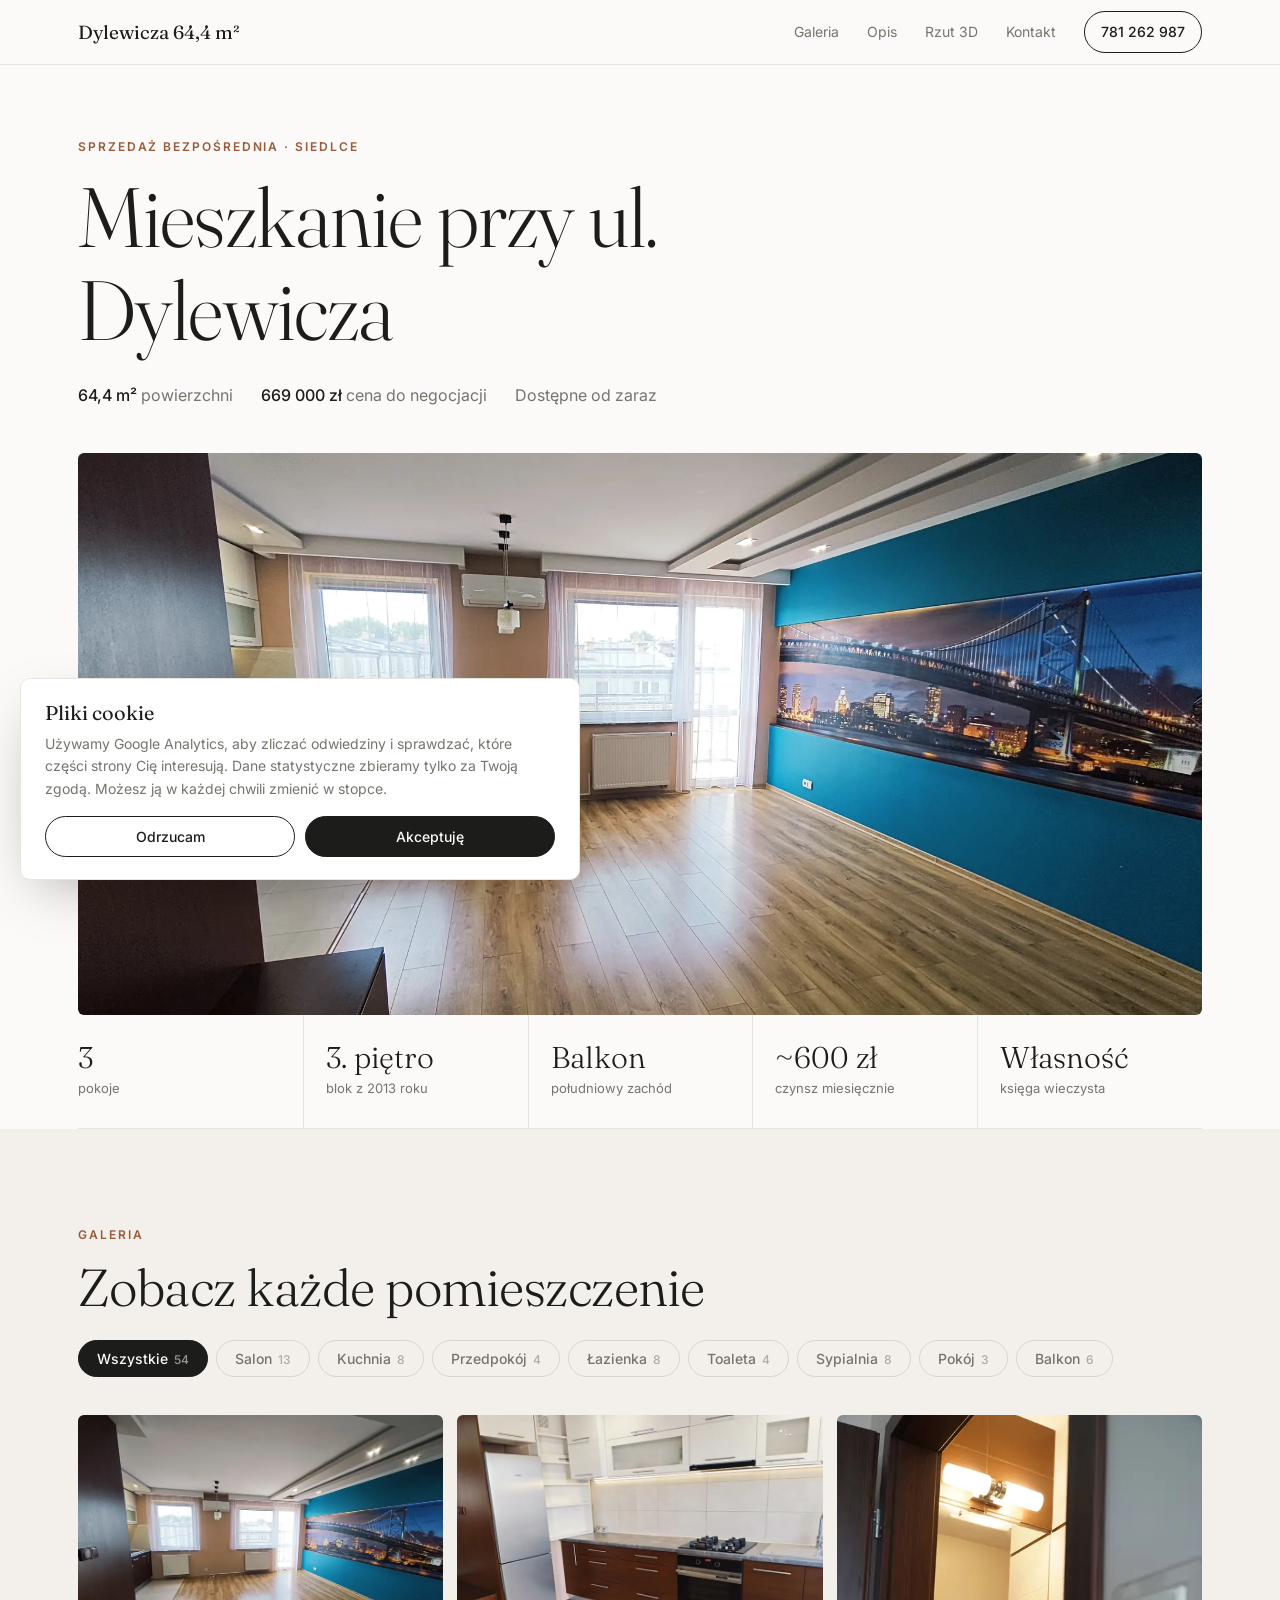
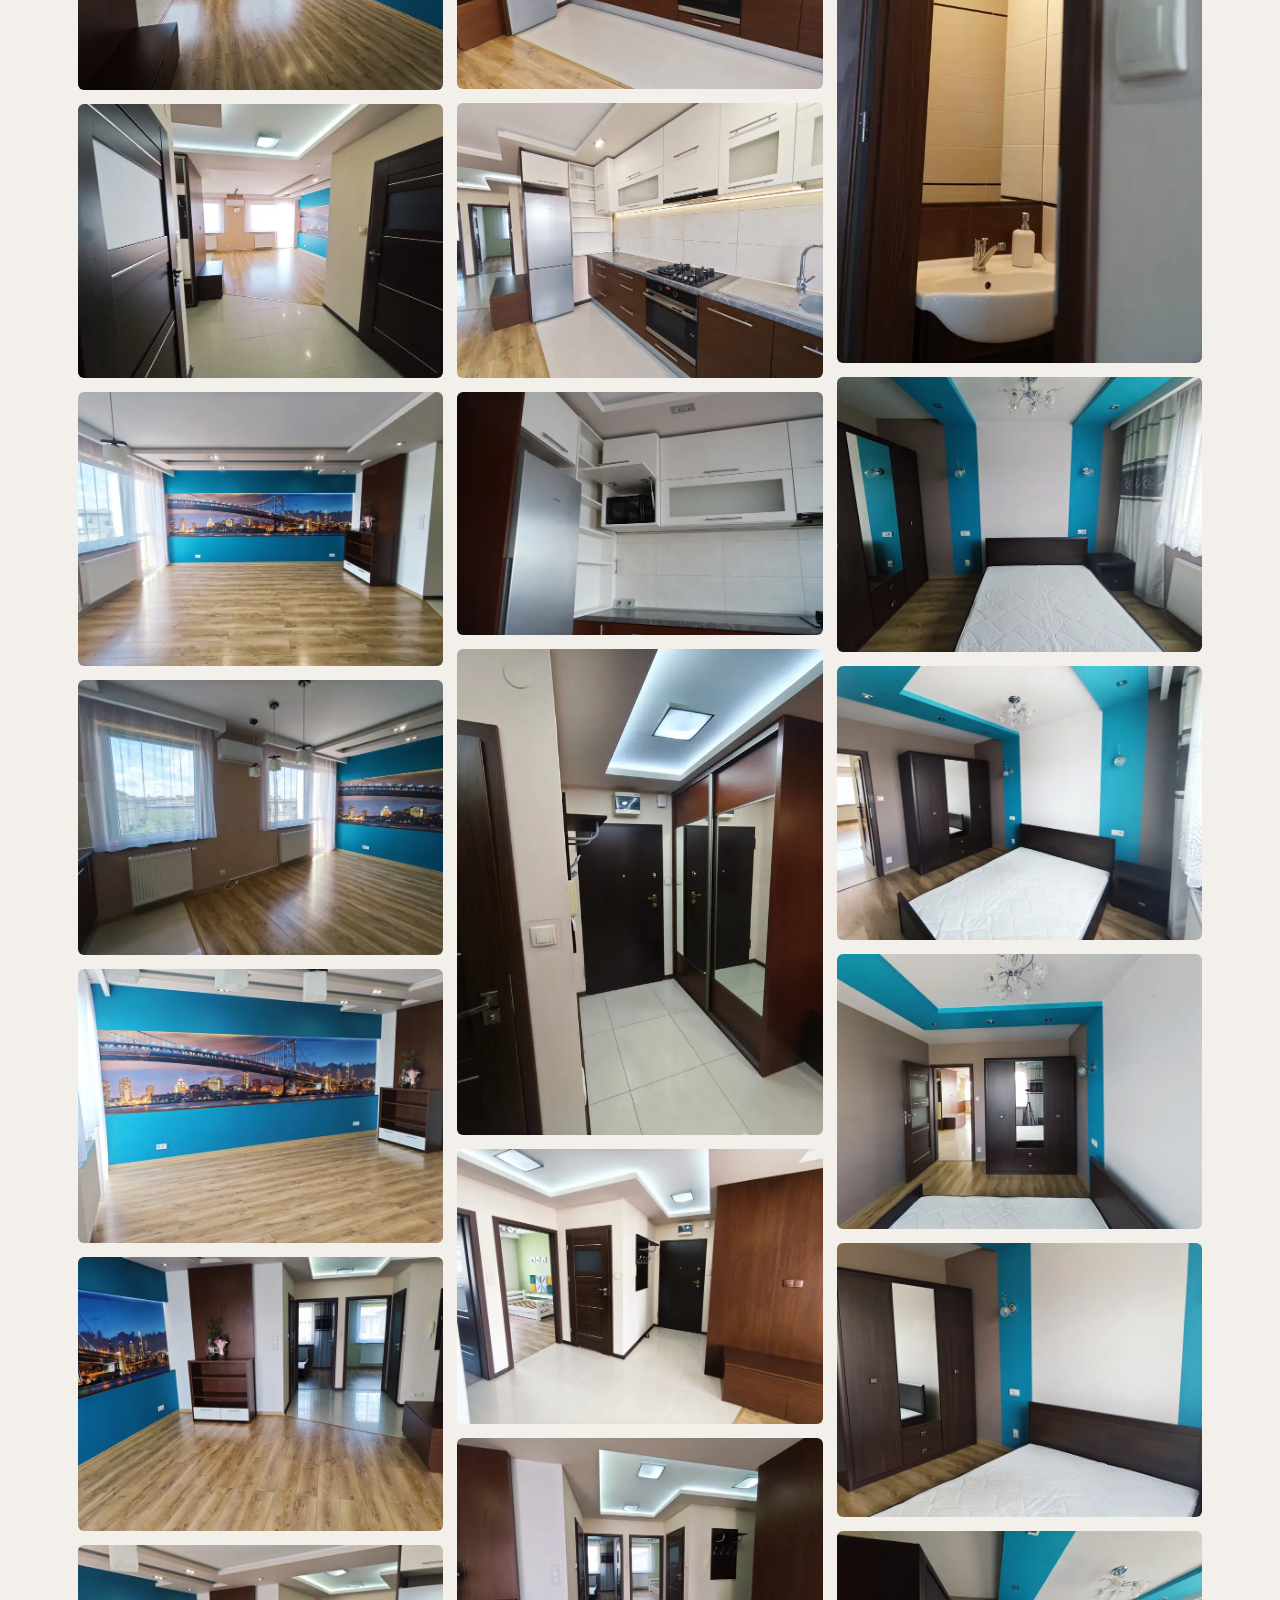
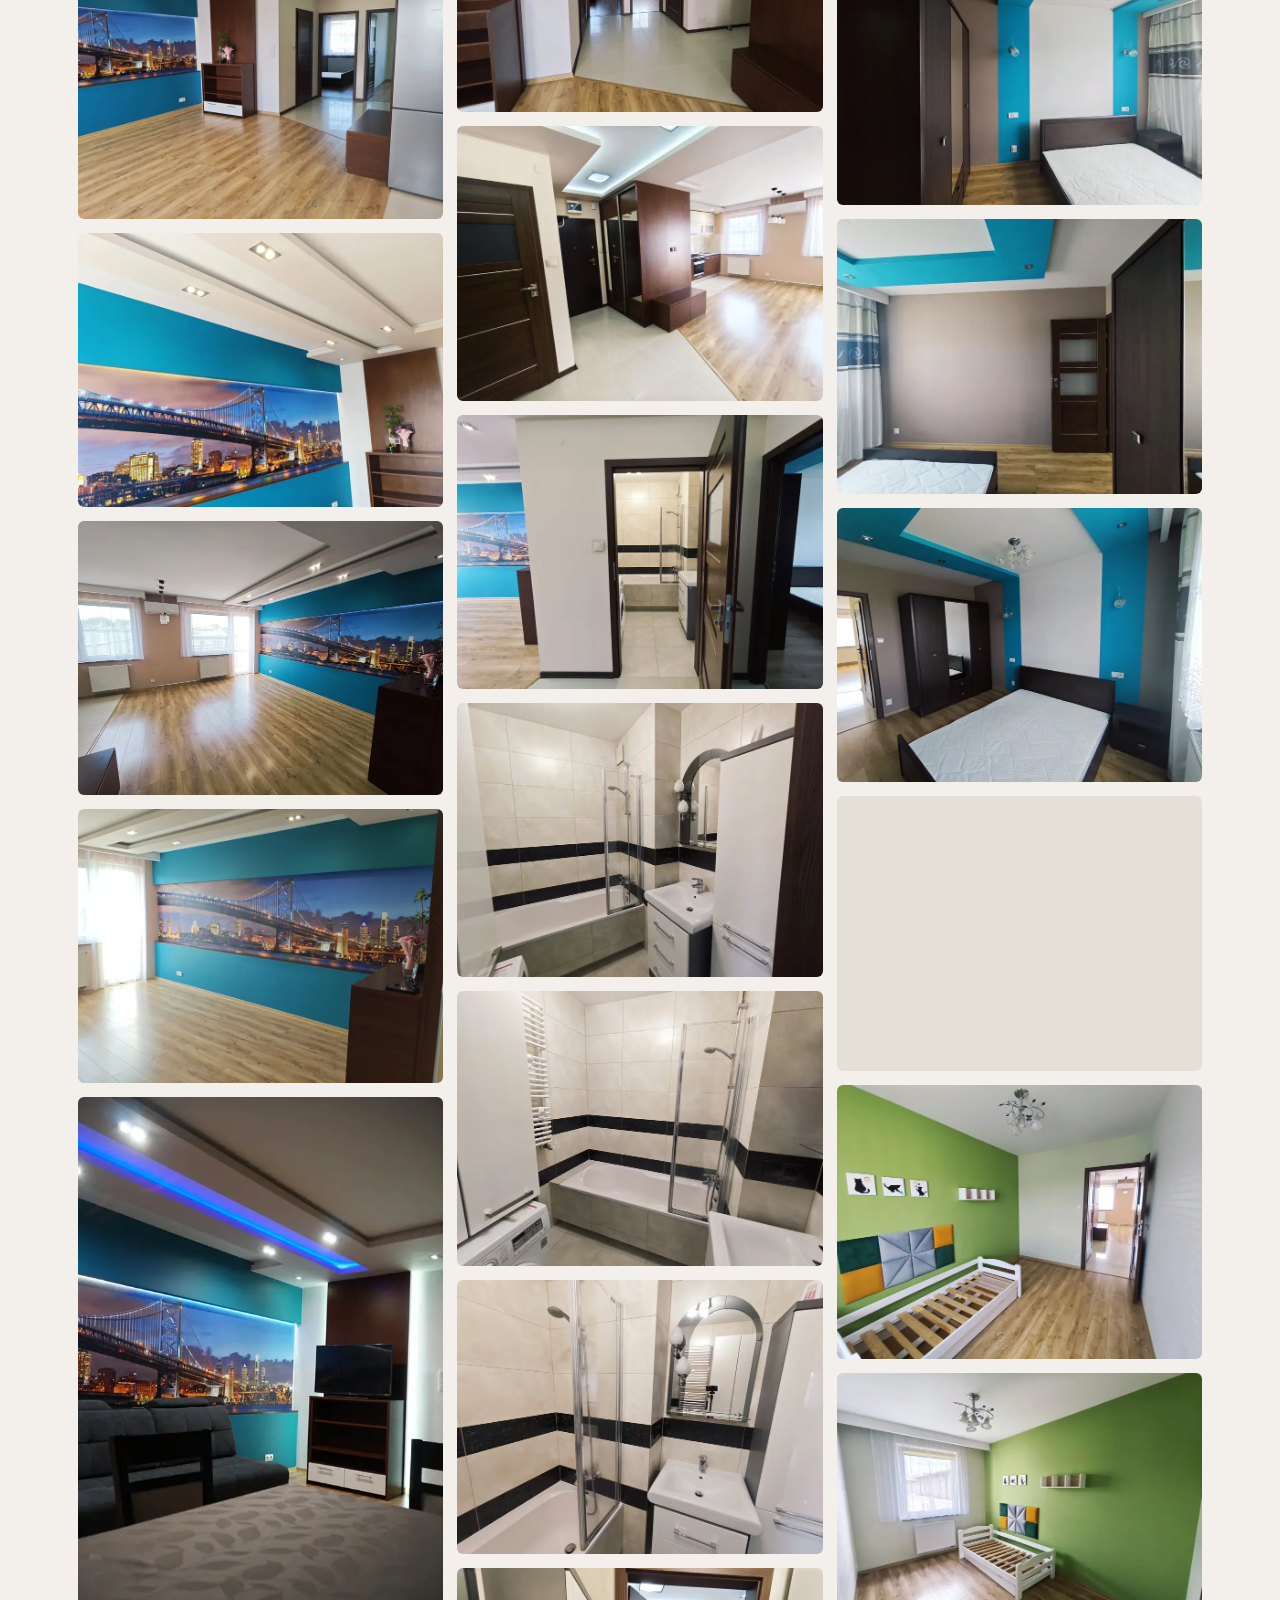
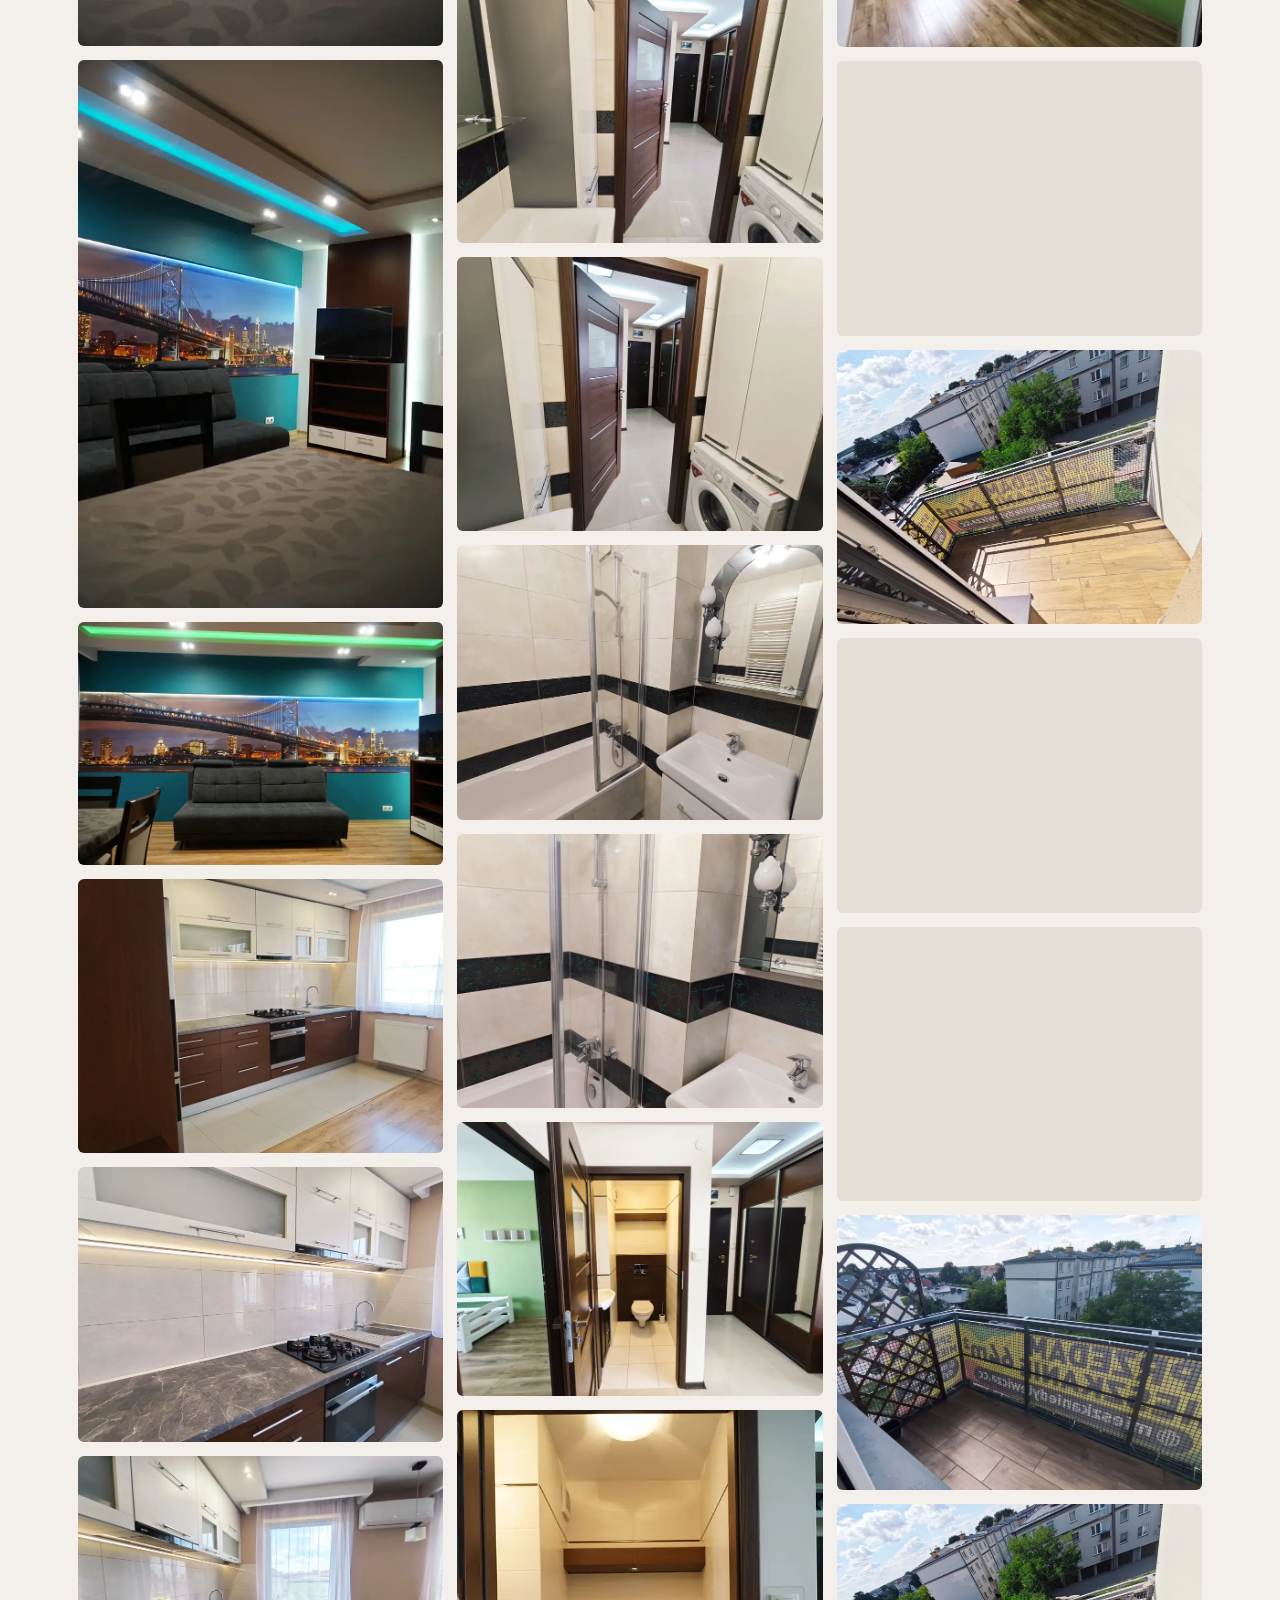
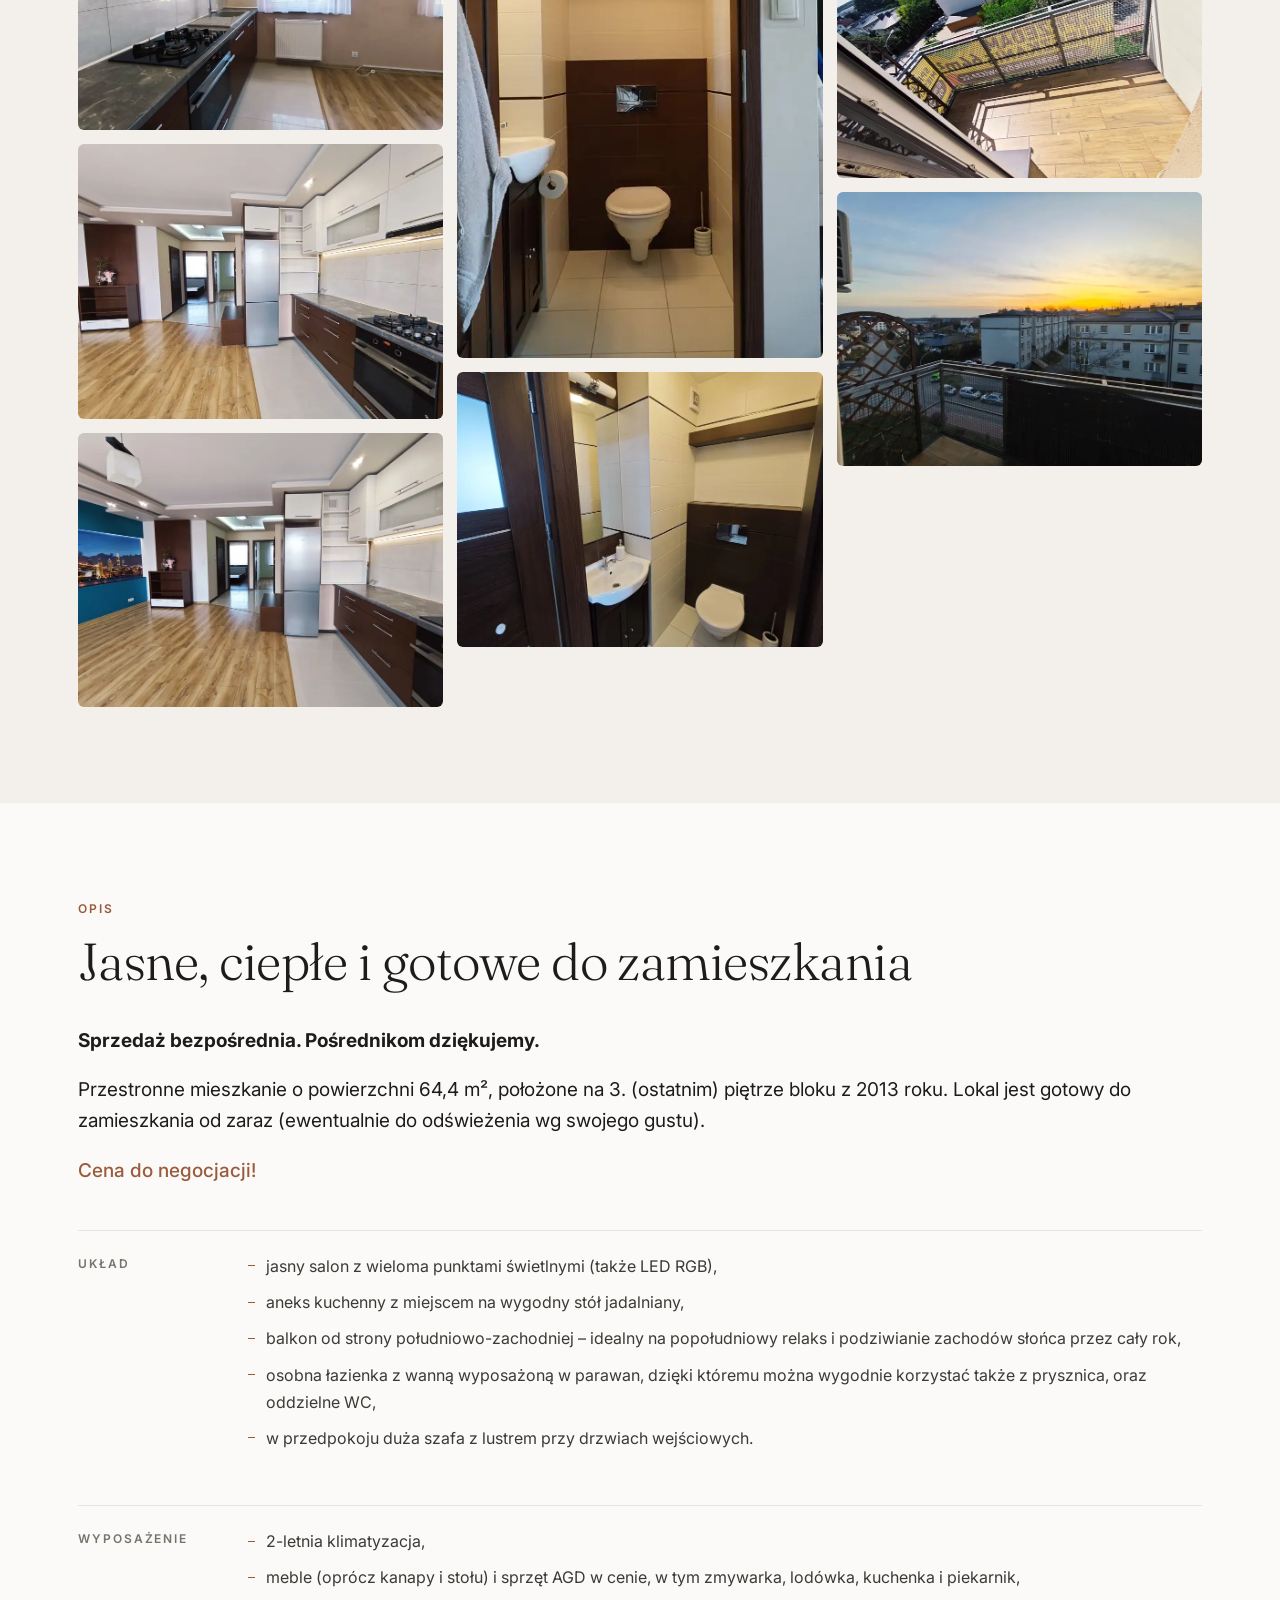
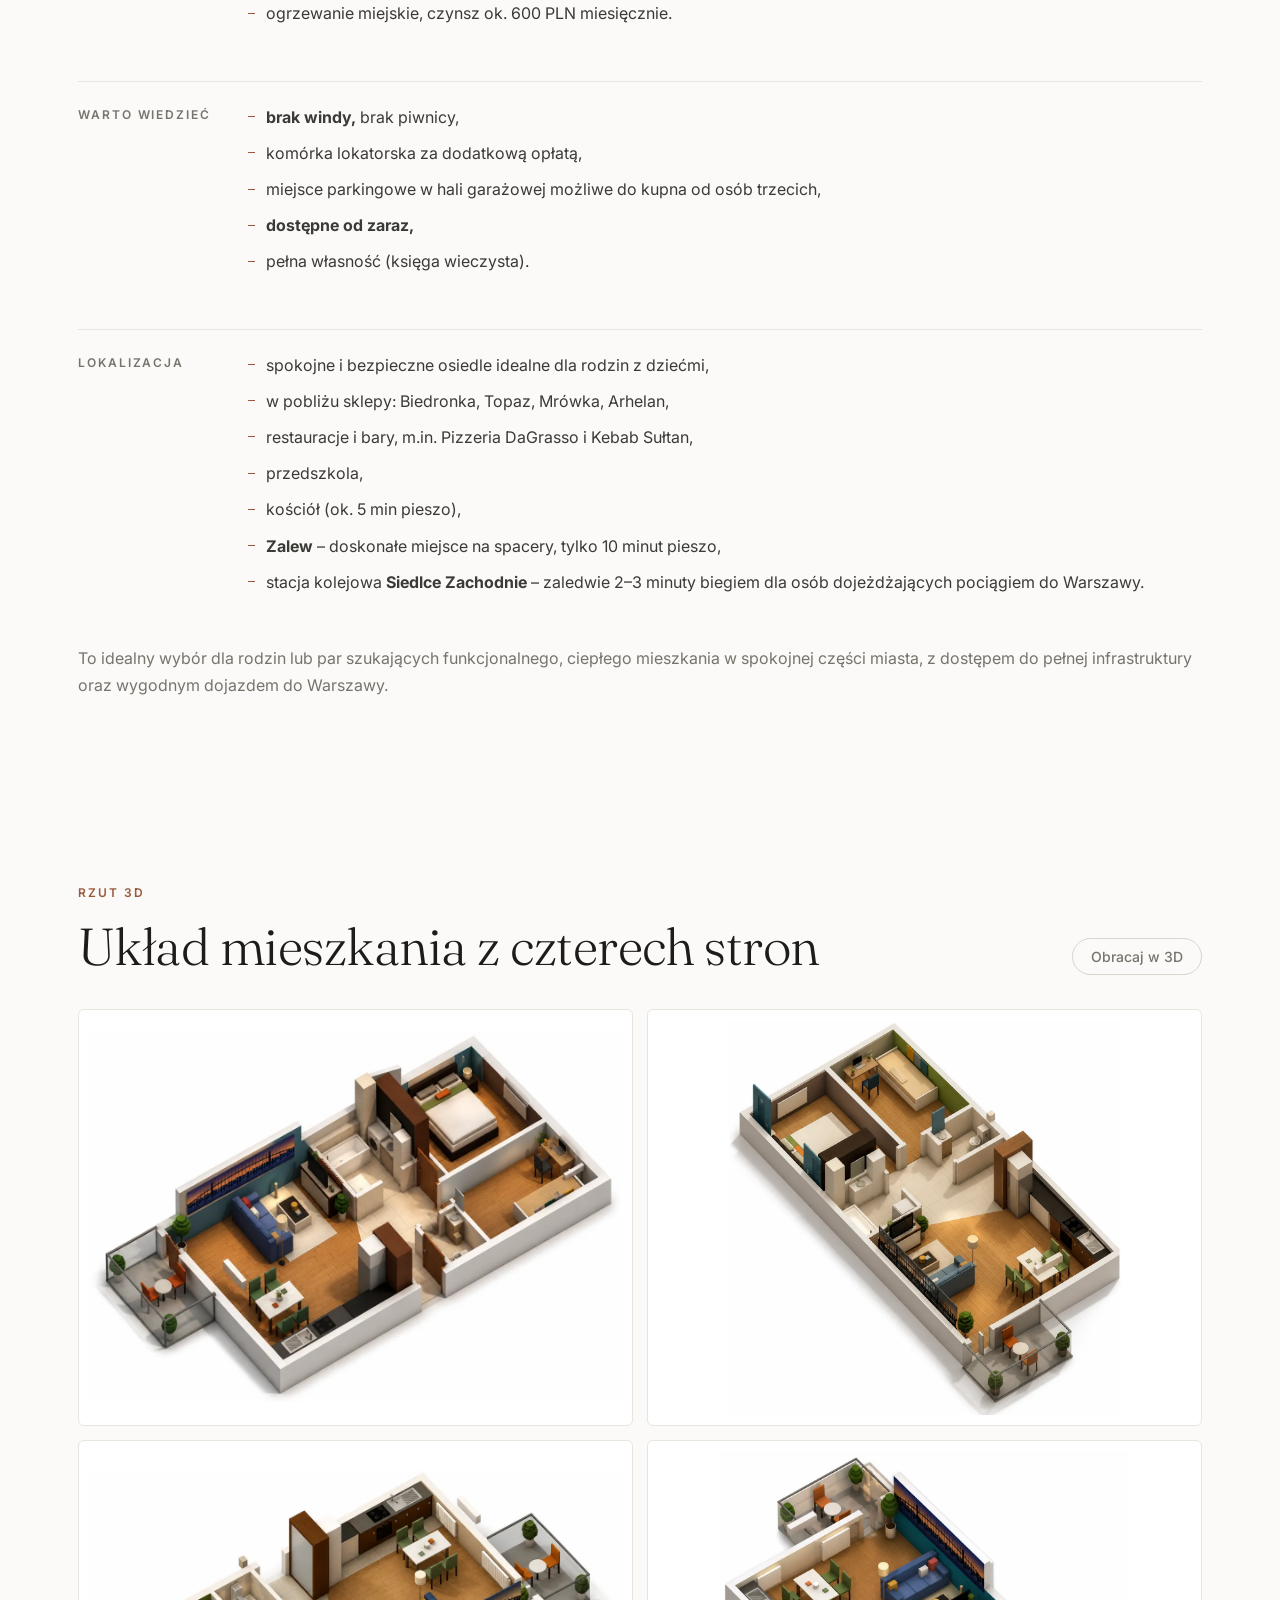
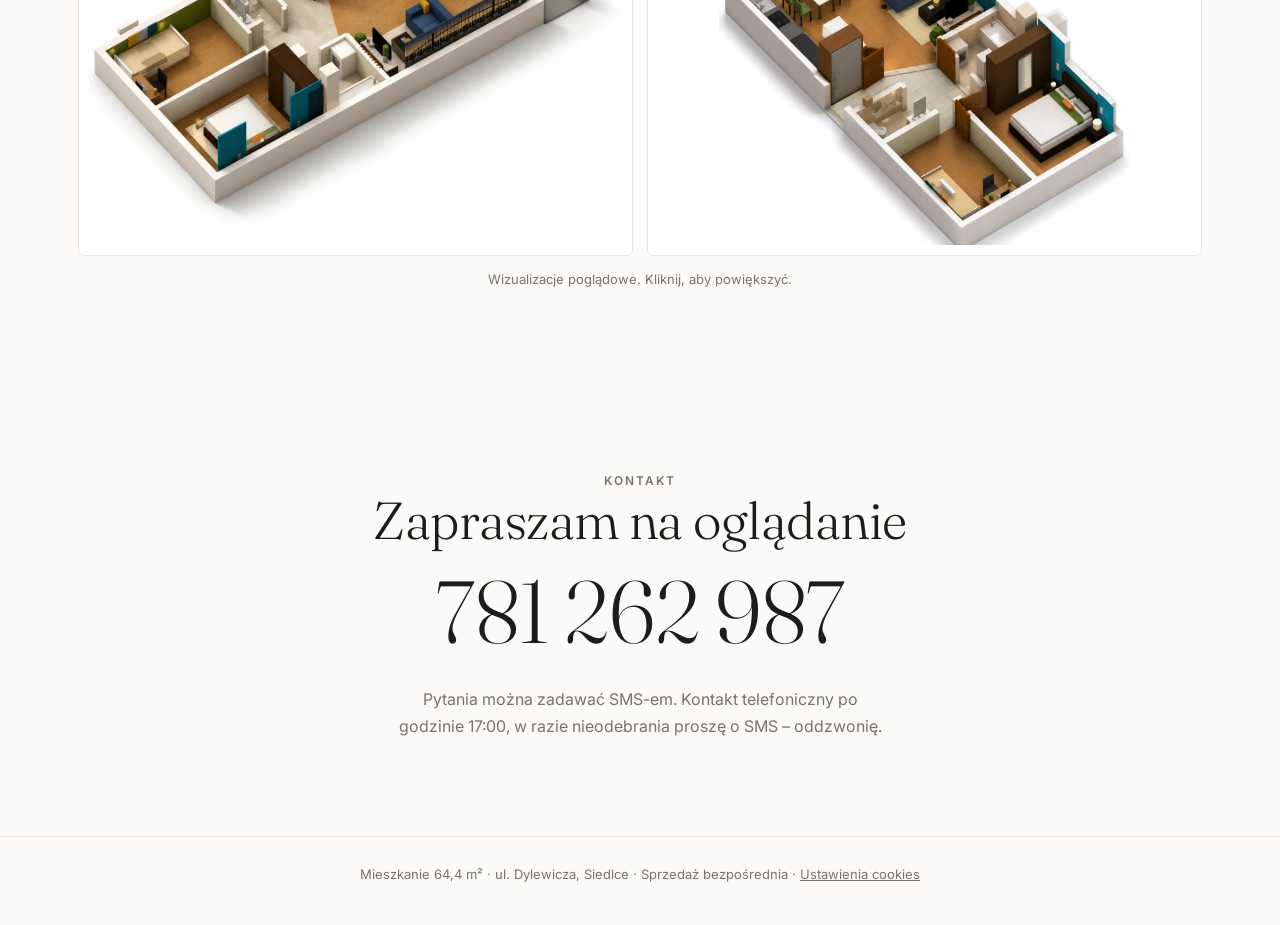
==== commit 48e3eac7: "Add files via upload" ====
--- a/index.html
+++ b/index.html
@@ -1,129 +1,299 @@
-<!DOCTYPE html>
+<!doctype html>
 <html lang="pl">
 <head>
-<meta charset="utf-8">
-<meta name="viewport" content="width=device-width, initial-scale=1, viewport-fit=cover">
-<title>Mieszkanie 64,4 m² przy ul. Dylewicza, Siedlce</title>
-<meta name="description" content="Sprzedaż bezpośrednia mieszkania 64,4 m² w Siedlcach. 3 pokoje, balkon, osobna łazienka i oddzielne WC.">
+<meta charset="UTF-8">
+<meta name="viewport" content="width=device-width, initial-scale=1.0">
+<title>Mieszkanie 64,4 m² Dylewicza, Siedlce</title>
+<meta name="description" content="Mieszkanie 64,4 m² przy ul. Dylewicza w Siedlcach. 3 pokoje, balkon, osobna łazienka i oddzielne WC.">
+<meta property="og:title" content="Mieszkanie 64,4 m² przy ul. Dylewicza, Siedlce">
+<meta property="og:description" content="Sprzedaż bezpośrednia mieszkania 64,4 m². 3 pokoje, balkon, osobna łazienka i oddzielne WC.">
+<meta property="og:type" content="website">
+<meta property="og:url" content="https://mieszkaniedylewicza.cc/">
+<meta property="og:image" content="https://mieszkaniedylewicza.cc/images/og.jpg">
+<meta name="twitter:card" content="summary_large_image">
+<link rel="canonical" href="https://mieszkaniedylewicza.cc/">
 <link rel="preconnect" href="https://fonts.googleapis.com">
-<link href="https://fonts.googleapis.com/css2?family=Fraunces:opsz,wght@9..144,500;9..144,600&family=Inter:wght@400;500;600&display=swap" rel="stylesheet">
+<link rel="preconnect" href="https://fonts.gstatic.com" crossorigin>
+<link href="https://fonts.googleapis.com/css2?family=Fraunces:opsz,wght@9..144,300;9..144,400&family=Inter:wght@400;500;600&display=swap" rel="stylesheet">
+<script defer src="https://static.cloudflareinsights.com/beacon.min.js" data-cf-beacon='{"token": "d25682e517bd412dbf240e50013ced5f"}'></script>
 <style>
-:root{--bg:#faf7f2;--surface:#fff;--text:#1f2a2e;--muted:#5d6a6e;--accent:#b4572f;--accent-soft:#f3e3d9;--line:#e6e0d6;color-scheme:light;
-box-sizing:border-box;padding-top:env(safe-area-inset-top,0px);padding-bottom:env(safe-area-inset-bottom,0px)}
-@media (prefers-color-scheme:dark){:root:not([data-theme="light"]){--bg:#161b1d;--surface:#1f2629;--text:#eee9e1;--muted:#a3adb0;--accent:#e08a5f;--accent-soft:#2e2620;--line:#30393c;color-scheme:dark}}
-:root[data-theme="dark"]{--bg:#161b1d;--surface:#1f2629;--text:#eee9e1;--muted:#a3adb0;--accent:#e08a5f;--accent-soft:#2e2620;--line:#30393c;color-scheme:dark}
-html{scroll-behavior:smooth;scroll-padding-top:env(safe-area-inset-top,0px)}
+:root{--bg:#fbfaf8;--text:#1c1c1a;--muted:#77746d;--line:#e8e5df;--acc:#9a5b3c}
 *{box-sizing:border-box}
-body{margin:0;background:var(--bg);color:var(--text);font:400 17px/1.6 Inter,system-ui,-apple-system,"Segoe UI",sans-serif}
-h1,h2,h3{font-family:Fraunces,Georgia,"Times New Roman",serif;font-weight:600;line-height:1.15;margin:0}
-.wrap{max-width:1040px;margin:0 auto;padding:0 22px}
-.hero{padding:72px 0 56px}
-.eyebrow{display:inline-block;background:var(--accent-soft);color:var(--accent);font-weight:600;font-size:13px;letter-spacing:.08em;text-transform:uppercase;padding:6px 12px;border-radius:99px}
-h1{font-size:clamp(36px,6.4vw,64px);margin:18px 0 16px;max-width:15ch}
-.lead{font-size:clamp(18px,2.2vw,21px);color:var(--muted);max-width:52ch;margin:0 0 30px}
-.btns{display:flex;gap:12px;flex-wrap:wrap}
-.btn{display:inline-block;padding:14px 24px;border-radius:12px;font-weight:600;text-decoration:none;border:2px solid var(--accent)}
-.btn.p{background:var(--accent);color:#fff}
-.btn.s{color:var(--accent)}
-.facts{display:grid;grid-template-columns:repeat(auto-fit,minmax(150px,1fr));gap:14px;margin-top:48px}
-.fact{background:var(--surface);border:1px solid var(--line);border-radius:16px;padding:20px}
-.fact b{display:block;font:600 32px/1.1 Fraunces,Georgia,serif;color:var(--accent)}
-.fact span{color:var(--muted);font-size:15px}
-section{padding:56px 0}
-h2{font-size:clamp(28px,4vw,40px);margin-bottom:24px}
-.grid{display:grid;grid-template-columns:repeat(auto-fit,minmax(240px,1fr));gap:16px}
-.card{background:var(--surface);border:1px solid var(--line);border-radius:16px;padding:24px}
-.card h3{font-size:21px;margin-bottom:8px}
-.card p{margin:0;color:var(--muted)}
-.ico{font-size:28px;margin-bottom:10px}
-.contact{background:var(--surface);border:1px solid var(--line);border-radius:24px;padding:40px 28px;text-align:center}
-.contact p{color:var(--muted);max-width:50ch;margin:0 auto 24px}
-footer{padding:32px 0 48px;color:var(--muted);font-size:14px;text-align:center}
-.tabs{display:flex;flex-wrap:wrap;gap:8px;margin-bottom:20px}
-.tab{font:500 15px Inter,system-ui,sans-serif;padding:8px 16px;border-radius:99px;border:1px solid var(--line);background:var(--surface);color:var(--text);cursor:pointer}
-.tab[aria-selected="true"]{background:var(--accent);border-color:var(--accent);color:#fff}
-.gal{display:grid;grid-template-columns:repeat(auto-fill,minmax(220px,1fr));gap:12px}
-.ph{padding:0;border:0;background:var(--line);border-radius:12px;overflow:hidden;cursor:zoom-in;aspect-ratio:4/3}
-.ph img{width:100%;height:100%;object-fit:cover;display:block;transition:transform .3s}
+html{scroll-behavior:smooth;scroll-padding-top:70px}
+body{margin:0;background:var(--bg);color:var(--text);font:400 16px/1.7 Inter,system-ui,"Segoe UI",sans-serif;-webkit-font-smoothing:antialiased}
+h1,h2,h3{font-family:Fraunces,Georgia,serif;font-weight:300;letter-spacing:-.01em;line-height:1.1;margin:0}
+a{color:inherit}img{display:block;max-width:100%}
+.wrap{max-width:1180px;margin:0 auto;padding:0 28px}
+.label{font-size:12px;font-weight:600;letter-spacing:.16em;text-transform:uppercase;color:var(--acc);margin:0 0 14px}
+
+/* nav */
+nav{position:sticky;top:0;z-index:40;background:rgba(251,250,248,.88);backdrop-filter:blur(12px);border-bottom:1px solid var(--line)}
+.nav-in{display:flex;align-items:center;justify-content:space-between;height:64px}
+.brand{font-family:Fraunces,Georgia,serif;font-size:19px;text-decoration:none}
+.links{display:flex;align-items:center;gap:28px;font-size:14px}
+.links a{text-decoration:none;color:var(--muted);transition:color .2s}.links a:hover{color:var(--text)}
+.links .tel{color:var(--text);font-weight:500;border:1px solid var(--text);padding:8px 16px;border-radius:99px}
+.links .tel:hover{background:var(--text);color:var(--bg)}
+
+/* hero */
+.hero{padding:72px 0 0}
+h1{font-size:clamp(40px,7vw,84px);max-width:13ch}
+.meta{display:flex;flex-wrap:wrap;gap:6px 28px;margin:26px 0 44px;color:var(--muted)}
+.meta b{color:var(--text);font-weight:500}
+.cover{border-radius:6px;overflow:hidden;aspect-ratio:16/8;background:#e9e6e0}
+.cover img{width:100%;height:100%;object-fit:cover;cursor:zoom-in;transition:transform 1.2s ease}
+.cover:hover img{transform:scale(1.025)}
+.facts{display:grid;grid-template-columns:repeat(5,1fr);border-bottom:1px solid var(--line)}
+.fact{padding:26px 0 26px 22px;border-left:1px solid var(--line)}.fact:first-child{border-left:0;padding-left:0}
+.fact b{display:block;font:300 30px/1.1 Fraunces,Georgia,serif}
+.fact span{font-size:13px;color:var(--muted)}
+
+/* opis */
+section{padding:96px 0}
+.opis{display:block}
+h2{font-size:clamp(32px,4.4vw,52px);margin-bottom:34px}
+.lead{font-size:19px;line-height:1.65;margin:0 0 18px}
+.note{color:var(--acc);font-weight:500}
+.group{margin-top:44px;border-top:1px solid var(--line);padding-top:22px;display:grid;grid-template-columns:150px 1fr;gap:20px}
+.group h3{font:600 12px/1.9 Inter,sans-serif;letter-spacing:.16em;text-transform:uppercase;color:var(--muted)}
+.group ul{margin:0;padding:0;list-style:none}
+.group li{padding:0 0 9px 18px;position:relative;color:#3a3a36}
+.group li::before{content:"";position:absolute;left:0;top:.78em;width:7px;height:1px;background:var(--acc)}
+.plan{position:sticky;top:92px}
+.plan img{width:100%;border:1px solid var(--line);border-radius:6px;background:#fff;padding:12px}
+.plan small{display:block;margin-top:10px;color:var(--muted);font-size:13px}
+
+/* gallery */
+.gal{background:#f3f0eb}
+.gal-head{display:flex;justify-content:space-between;align-items:end;gap:24px;flex-wrap:wrap;margin-bottom:34px}
+.gal-head h2{margin:0}
+.tabs{display:flex;gap:8px;overflow-x:auto;padding-bottom:4px;scrollbar-width:none;max-width:100%}
+.tabs::-webkit-scrollbar{display:none}
+.tab{flex:none;border:1px solid #d9d5cc;background:transparent;color:var(--muted);font:500 14px Inter,sans-serif;padding:9px 18px;border-radius:99px;cursor:pointer;transition:all .2s}
+.tab:hover{border-color:var(--text);color:var(--text)}
+.tab.on{background:var(--text);border-color:var(--text);color:var(--bg)}
+.tab em{font-style:normal;opacity:.55;margin-left:6px;font-size:12px}
+.mosaic{columns:3;column-gap:14px}
+.ph{break-inside:avoid;margin:0 0 14px;position:relative;border-radius:6px;overflow:hidden;cursor:zoom-in;background:#e4e0d8;animation:in .5s ease both}
+.ph img{width:100%;height:auto;transition:transform .8s ease,filter .4s}
 .ph:hover img{transform:scale(1.04)}
-.lb{position:fixed;inset:0;background:rgba(10,12,13,.94);display:flex;align-items:center;justify-content:center;z-index:50}
-.lb[hidden]{display:none}
-.lb img{max-width:94vw;max-height:88vh;width:auto;height:auto;border-radius:6px}
-.lb button{position:absolute;background:rgba(255,255,255,.12);color:#fff;border:0;border-radius:50%;width:48px;height:48px;font-size:30px;line-height:1;cursor:pointer}
-.lb-x{top:16px;right:16px}.lb-prev{left:12px}.lb-next{right:12px}
-.lb-c{position:absolute;bottom:16px;color:#ddd;font-size:14px}
+.ph span{position:absolute;left:12px;bottom:12px;background:rgba(251,250,248,.94);color:var(--text);font-size:12px;font-weight:500;padding:4px 11px;border-radius:99px;opacity:0;transform:translateY(6px);transition:all .3s}
+.ph:hover span{opacity:1;transform:none}
+@keyframes in{from{opacity:0;transform:translateY(12px)}to{opacity:1;transform:none}}
+
+/* contact */
+.contact{text-align:center}
+.big-tel{display:inline-block;font:300 clamp(40px,8vw,88px)/1.1 Fraunces,Georgia,serif;text-decoration:none;margin:8px 0 26px;transition:color .2s}
+.big-tel:hover{color:var(--acc)}
+.contact p{color:var(--muted);max-width:50ch;margin:0 auto}
+footer{border-top:1px solid var(--line);padding:26px 0 40px;color:var(--muted);font-size:13px;text-align:center}
+
+/* lightbox */
+.lb{position:fixed;inset:0;z-index:100;background:rgba(14,14,13,.96);display:none;align-items:center;justify-content:center;flex-direction:column;gap:14px}
+.lb.open{display:flex}
+.lb img{max-width:92vw;max-height:80vh;border-radius:4px;box-shadow:0 30px 80px rgba(0,0,0,.5)}
+.lb-cap{color:#cfcac0;font-size:14px}
+.lb button{position:absolute;background:none;border:1px solid rgba(255,255,255,.25);color:#fff;border-radius:50%;width:48px;height:48px;font-size:24px;cursor:pointer;transition:background .2s}
+.lb button:hover{background:rgba(255,255,255,.14)}
+.lb .x{top:20px;right:20px}.lb .pv{left:20px;top:50%;margin-top:-24px}.lb .nx{right:20px;top:50%;margin-top:-24px}
+
+
+/* cookies */
+.ck{position:fixed;left:20px;right:20px;bottom:20px;z-index:90;max-width:560px;background:#fff;border:1px solid var(--line);border-radius:10px;box-shadow:0 20px 60px -20px rgba(0,0,0,.35);padding:22px 24px;display:none}
+.ck.open{display:block;animation:in .4s ease both}
+.ck h4{font:400 20px/1.2 Fraunces,Georgia,serif;margin:0 0 8px}
+.ck p{margin:0 0 16px;font-size:14px;line-height:1.6;color:var(--muted)}
+.ck-btns{display:flex;gap:10px}
+.ck-btns button{flex:1;font:500 14px Inter,sans-serif;padding:11px 16px;border-radius:99px;border:1px solid var(--text);cursor:pointer;background:transparent;color:var(--text);transition:all .2s}
+.ck-btns button:hover,.ck-btns .ok{background:var(--text);color:var(--bg)}
+.ck-btns .ok:hover{opacity:.85}
+.ck-link{background:none;border:0;padding:0;font:inherit;color:inherit;text-decoration:underline;cursor:pointer}
+@media(max-width:640px){.ck{left:12px;right:12px;bottom:12px}}
+@media(max-width:900px){
+ 
+ .facts{grid-template-columns:repeat(2,1fr)}.fact:nth-child(odd){border-left:0;padding-left:0}.fact{border-top:1px solid var(--line)}
+ .mosaic{columns:2}.cover{aspect-ratio:4/3}
+}
+@media(max-width:640px){
+ .wrap{padding:0 20px}section{padding:64px 0}.hero{padding-top:44px}
+ .links a:not(.tel){display:none}.group{grid-template-columns:1fr;gap:8px}
+ .mosaic{column-gap:10px}.ph{margin-bottom:10px}.ph span{opacity:1;transform:none}
+ .lb .pv,.lb .nx{top:auto;bottom:24px;margin:0}
+}
+.r3{padding:72px 0}.r3-box{position:relative;margin:0;background:var(--card,#fff);border:1px solid var(--line);border-radius:12px;overflow:hidden}
+.r3-box img{display:block;width:100%;height:auto}.r3-box iframe{display:block;width:100%;height:min(76vh,600px);border:0}
+
+@media (max-width:820px),(pointer:coarse){.btn-3d,.r3-note.desk{display:none}}
+[hidden]{display:none!important}
+.r3-note{text-align:center;color:var(--muted);font-size:13px;margin-top:12px}
+.iso{display:grid;grid-template-columns:repeat(2,1fr);gap:14px}
+.iso figure{margin:0;background:#fff;border:1px solid var(--line);border-radius:6px;overflow:hidden;cursor:zoom-in}
+.iso img{width:100%;height:auto;aspect-ratio:4/3;object-fit:contain;padding:10px;transition:transform .6s ease}
+.iso figure:hover img{transform:scale(1.03)}
+.r3-viewer{margin:0 0 14px;border:1px solid var(--line);border-radius:6px;overflow:hidden;background:var(--bg)}
+.r3-viewer iframe{display:block;width:100%;height:min(76vh,640px);border:0}
+@media (max-width:820px),(pointer:coarse){#r3open{display:none}}
+@media(max-width:640px){.iso{grid-template-columns:1fr}}
 </style>
 </head>
 <body>
+<nav><div class="wrap nav-in">
+<a class="brand" href="#top">Dylewicza 64,4 m²</a>
+<div class="links"><a href="#galeria">Galeria</a><a href="#opis">Opis</a><a href="#rzut3d">Rzut 3D</a><a href="#kontakt">Kontakt</a><a class="tel" href="tel:+48781262987">781 262 987</a></div>
+</div></nav>
+
+<main id="top">
 <header class="hero"><div class="wrap">
-<span class="eyebrow">Sprzedaż bezpośrednia · Siedlce</span>
-<h1>Przestronne mieszkanie przy ul. Dylewicza</h1>
-<p class="lead">64,4 m² z trzema pokojami, balkonem, osobną łazienką i oddzielnym WC. Wygodny układ dla rodziny, bez pośredników.</p>
-<div class="btns"><a class="btn p" href="#kontakt">Umów oglądanie</a><a class="btn s" href="#galeria">Zobacz zdjęcia</a><a class="btn s" href="#opis">Zobacz szczegóły</a></div>
+<p class="label">Sprzedaż bezpośrednia · Siedlce</p>
+<h1>Mieszkanie przy ul. Dylewicza</h1>
+<div class="meta"><span><b>64,4 m²</b> powierzchni</span><span><b>669 000 zł</b> cena do negocjacji</span><span>Dostępne od zaraz</span></div>
+<div class="cover" data-open="images/salon/salon_1.webp"><img src="images/salon/salon_1.webp" alt="Salon"></div>
 <div class="facts">
-<div class="fact"><b>64,4 m²</b><span>powierzchnia</span></div>
 <div class="fact"><b>3</b><span>pokoje</span></div>
-<div class="fact"><b>Balkon</b><span>własne miejsce na powietrze</span></div>
-<div class="fact"><b>2</b><span>osobne: łazienka i WC</span></div>
+<div class="fact"><b>3. piętro</b><span>blok z 2013 roku</span></div>
+<div class="fact"><b>Balkon</b><span>południowy zachód</span></div>
+<div class="fact"><b>~600 zł</b><span>czynsz miesięcznie</span></div>
+<div class="fact"><b>Własność</b><span>księga wieczysta</span></div>
 </div>
 </div></header>
 
-<section id="opis"><div class="wrap">
-<h2>Dlaczego to mieszkanie</h2>
-<div class="grid">
-<div class="card"><div class="ico">🛋️</div><h3>Trzy osobne pokoje</h3><p>Salon, sypialnia i trzeci pokój – dla dzieci, gabinetu albo gości.</p></div>
-<div class="card"><div class="ico">🌿</div><h3>Balkon</h3><p>Kawa rano lub chwila wytchnienia po pracy, bez wychodzenia z domu.</p></div>
-<div class="card"><div class="ico">🚿</div><h3>Praktyczny układ sanitarny</h3><p>Łazienka i WC w osobnych pomieszczeniach – wygoda w codziennym rytmie rodziny.</p></div>
-<div class="card"><div class="ico">🤝</div><h3>Sprzedaż bezpośrednia</h3><p>Rozmawiasz prosto z właścicielem, bez prowizji agencji.</p></div>
+<section id="galeria" class="gal"><div class="wrap">
+<div class="gal-head"><div><p class="label">Galeria</p><h2>Zobacz każde pomieszczenie</h2></div><div class="tabs" id="tabs"></div></div>
+<div class="mosaic" id="mosaic"></div>
+</div></section>
+
+<section id="opis"><div class="wrap opis">
+<div>
+<p class="label">Opis</p>
+<h2>Jasne, ciepłe i gotowe do zamieszkania</h2>
+<p class="lead"><strong>Sprzedaż bezpośrednia. Pośrednikom dziękujemy.</strong></p>
+<p class="lead">Przestronne mieszkanie o powierzchni 64,4 m², położone na 3. (ostatnim) piętrze bloku z 2013 roku. Lokal jest gotowy do zamieszkania od zaraz (ewentualnie do odświeżenia wg swojego gustu).</p>
+<p class="lead note">Cena do negocjacji!</p>
+
+<div class="group"><h3>Układ</h3><ul>
+<li>jasny salon z wieloma punktami świetlnymi (także LED RGB),</li>
+<li>aneks kuchenny z miejscem na wygodny stół jadalniany,</li>
+<li>balkon od strony południowo-zachodniej – idealny na popołudniowy relaks i podziwianie zachodów słońca przez cały rok,</li>
+<li>osobna łazienka z wanną wyposażoną w parawan, dzięki któremu można wygodnie korzystać także z prysznica, oraz oddzielne WC,</li>
+<li>w przedpokoju duża szafa z lustrem przy drzwiach wejściowych.</li></ul></div>
+
+<div class="group"><h3>Wyposażenie</h3><ul>
+<li>2-letnia klimatyzacja,</li>
+<li>meble (oprócz kanapy i stołu) i sprzęt AGD w cenie, w tym zmywarka, lodówka, kuchenka i piekarnik,</li>
+<li>ogrzewanie miejskie, czynsz ok. 600 PLN miesięcznie.</li></ul></div>
+
+<div class="group"><h3>Warto wiedzieć</h3><ul>
+<li><strong>brak windy,</strong> brak piwnicy,</li>
+<li>komórka lokatorska za dodatkową opłatą,</li>
+<li>miejsce parkingowe w hali garażowej możliwe do kupna od osób trzecich,</li>
+<li><strong>dostępne od zaraz,</strong></li>
+<li>pełna własność (księga wieczysta).</li></ul></div>
+
+<div class="group"><h3>Lokalizacja</h3><ul>
+<li>spokojne i bezpieczne osiedle idealne dla rodzin z dziećmi,</li>
+<li>w pobliżu sklepy: Biedronka, Topaz, Mrówka, Arhelan,</li>
+<li>restauracje i bary, m.in. Pizzeria DaGrasso i Kebab Sułtan,</li>
+<li>przedszkola,</li>
+<li>kościół (ok. 5 min pieszo),</li>
+<li><strong>Zalew</strong> – doskonałe miejsce na spacery, tylko 10 minut pieszo,</li>
+<li>stacja kolejowa <strong>Siedlce Zachodnie</strong> – zaledwie 2–3 minuty biegiem dla osób dojeżdżających pociągiem do Warszawy.</li></ul></div>
+
+<p style="margin-top:40px;color:var(--muted)">To idealny wybór dla rodzin lub par szukających funkcjonalnego, ciepłego mieszkania w spokojnej części miasta, z dostępem do pełnej infrastruktury oraz wygodnym dojazdem do Warszawy.</p>
 </div>
-</div></section>
-
-<section id="galeria"><div class="wrap">
-<h2>Galeria</h2>
-<div class="tabs" role="tablist" id="tabs"></div>
-<div class="gal" id="gal"></div>
-</div></section>
-<div class="lb" id="lb" hidden>
-<button class="lb-x" id="lbx" aria-label="Zamknij">×</button>
-<button class="lb-n lb-prev" id="lbp" aria-label="Poprzednie">‹</button>
-<img id="lbi" alt="">
-<button class="lb-n lb-next" id="lbn" aria-label="Następne">›</button>
-<div class="lb-c" id="lbc"></div>
-</div>
+
+</div></section>
+
+<section id="rzut3d" class="r3"><div class="wrap">
+<div class="gal-head"><div><p class="label">Rzut 3D</p><h2>Układ mieszkania z czterech stron</h2></div><button class="tab" id="r3open" type="button">Obracaj w 3D</button></div>
+<div class="r3-viewer" id="r3viewer" hidden><iframe id="r3frame" title="Interaktywny rzut 3D"></iframe></div>
+<div class="iso" id="iso"></div>
+<p class="r3-note">Wizualizacje poglądowe. Kliknij, aby powiększyć.</p>
+</div></section>
+
+
+
+<section id="kontakt" class="contact"><div class="wrap">
+<p class="label">Kontakt</p>
+<h2 style="margin-bottom:6px">Zapraszam na oglądanie</h2>
+<a class="big-tel" href="tel:+48781262987">781 262 987</a>
+<p>Pytania można zadawać SMS-em. Kontakt telefoniczny po godzinie 17:00, w razie nieodebrania proszę o SMS – oddzwonię.</p>
+</div></section>
+</main>
+<footer>Mieszkanie 64,4 m² · ul. Dylewicza, Siedlce · Sprzedaż bezpośrednia · <button class="ck-link" id="ckOpen">Ustawienia cookies</button></footer>
+
+<div class="ck" id="ck" role="dialog" aria-live="polite" aria-label="Zgoda na pliki cookie"><h4>Pliki cookie</h4><p>Używamy Google Analytics, aby zliczać odwiedziny i sprawdzać, które części strony Cię interesują. Dane statystyczne zbieramy tylko za Twoją zgodą. Możesz ją w każdej chwili zmienić w stopce.</p><div class="ck-btns"><button id="ckNo">Odrzucam</button><button class="ok" id="ckYes">Akceptuję</button></div></div>
+
+<div class="lb" id="lb"><button class="x" aria-label="Zamknij">×</button><button class="pv" aria-label="Poprzednie">‹</button><img alt=""><div class="lb-cap"></div><button class="nx" aria-label="Następne">›</button></div>
+
 <script>
-const ROOMS=[["salon","Salon"],["kuchnia","Kuchnia"],["sypialnia","Sypialnia"],["drugi_pokoj","Pokój"],["duza_lazienka","Łazienka"],["toaleta","WC"],["przedpokoj","Przedpokój"],["balkon","Balkon"]];
-const IMGS={"salon":[{"f":"salon_1","w":1920,"h":1442,"tw":800,"th":601},{"f":"salon_2","w":1920,"h":1442,"tw":800,"th":601},{"f":"salon_3","w":1920,"h":1442,"tw":800,"th":601},{"f":"salon_4","w":1920,"h":1442,"tw":800,"th":601},{"f":"salon_5","w":1920,"h":1440,"tw":800,"th":600},{"f":"salon_6","w":1920,"h":1440,"tw":800,"th":600},{"f":"salon_7","w":1920,"h":1440,"tw":800,"th":600},{"f":"salon_8","w":1920,"h":1440,"tw":800,"th":600},{"f":"salon_9","w":1920,"h":1442,"tw":800,"th":601},{"f":"salon_10","w":1920,"h":1440,"tw":800,"th":600},{"f":"salon_11","w":1280,"h":1920,"tw":533,"th":800},{"f":"salon_12","w":1280,"h":1920,"tw":533,"th":800},{"f":"salon_13","w":1920,"h":1280,"tw":800,"th":533}],"kuchnia":[{"f":"kuchnia_1","w":1920,"h":1440,"tw":800,"th":600},{"f":"kuchnia_2","w":1920,"h":1442,"tw":800,"th":601},{"f":"kuchnia_3","w":1920,"h":1442,"tw":800,"th":601},{"f":"kuchnia_4","w":1920,"h":1442,"tw":800,"th":601},{"f":"kuchnia_5","w":1920,"h":1442,"tw":800,"th":601},{"f":"kuchnia_6","w":1920,"h":1440,"tw":800,"th":600},{"f":"kuchnia_7","w":1920,"h":1442,"tw":800,"th":601},{"f":"kuchnia_8","w":1920,"h":1280,"tw":800,"th":533}],"sypialnia":[{"f":"sypialnia_1","w":1920,"h":1442,"tw":800,"th":601},{"f":"sypialnia_2","w":1920,"h":1442,"tw":800,"th":601},{"f":"sypialnia_3","w":1920,"h":1442,"tw":800,"th":601},{"f":"sypialnia_4","w":1920,"h":1440,"tw":800,"th":600},{"f":"sypialnia_5","w":1920,"h":1442,"tw":800,"th":601},{"f":"sypialnia_6","w":1920,"h":1442,"tw":800,"th":601},{"f":"sypialnia_7","w":1920,"h":1442,"tw":800,"th":601},{"f":"sypialnia_8","w":1920,"h":1442,"tw":800,"th":601}],"drugi_pokoj":[{"f":"maly_pokoj_1","w":1920,"h":1442,"tw":800,"th":601},{"f":"maly_pokoj_2","w":1920,"h":1442,"tw":800,"th":601},{"f":"maly_pokoj_3","w":1920,"h":1442,"tw":800,"th":601}],"duza_lazienka":[{"f":"lazienka_1","w":1920,"h":1442,"tw":800,"th":601},{"f":"lazienka_2","w":1920,"h":1442,"tw":800,"th":601},{"f":"lazienka_3","w":1920,"h":1442,"tw":800,"th":601},{"f":"lazienka_4","w":1920,"h":1442,"tw":800,"th":601},{"f":"lazienka_5","w":1920,"h":1442,"tw":800,"th":601},{"f":"lazienka_6","w":1920,"h":1442,"tw":800,"th":601},{"f":"lazienka_7","w":1920,"h":1442,"tw":800,"th":601},{"f":"lazienka_8","w":1920,"h":1440,"tw":800,"th":600}],"toaleta":[{"f":"toaleta_1","w":1920,"h":1442,"tw":800,"th":601},{"f":"toaleta_2","w":1280,"h":1920,"tw":533,"th":800},{"f":"toaleta_3","w":1920,"h":1442,"tw":800,"th":601},{"f":"toaleta_4","w":1280,"h":1920,"tw":533,"th":800}],"przedpokoj":[{"f":"przedpokoj_1","w":1442,"h":1920,"tw":601,"th":800},{"f":"przedpokoj_2","w":1920,"h":1442,"tw":800,"th":601},{"f":"przedpokoj_3","w":1920,"h":1442,"tw":800,"th":601},{"f":"przedpokoj_4","w":1920,"h":1442,"tw":800,"th":601}],"balkon":[{"f":"balkon_1","w":1920,"h":1442,"tw":800,"th":601},{"f":"balkon_2","w":1920,"h":1442,"tw":800,"th":601},{"f":"balkon_3","w":1920,"h":1442,"tw":800,"th":601},{"f":"balkon_4","w":1920,"h":1442,"tw":800,"th":601},{"f":"balkon_5","w":1920,"h":1442,"tw":800,"th":601},{"f":"balkon_6","w":1920,"h":1442,"tw":800,"th":601}]};
-const tabs=document.getElementById('tabs'),gal=document.getElementById('gal'),lb=document.getElementById('lb'),lbi=document.getElementById('lbi'),lbc=document.getElementById('lbc');
-let cur=[],idx=0,room='salon';
-function show(r){room=r;cur=IMGS[r];
- [...tabs.children].forEach(b=>b.setAttribute('aria-selected',b.dataset.r===r));
- gal.innerHTML=cur.map((p,i)=>`<button class="ph" data-i="${i}"><img src="images/${r}/thumbs/${p.f}.webp" width="${p.tw}" height="${p.th}" loading="lazy" decoding="async" alt="${ROOMS.find(x=>x[0]===r)[1]} – zdjęcie ${i+1}"></button>`).join('');}
-ROOMS.forEach(([r,l])=>{const b=document.createElement('button');b.className='tab';b.dataset.r=r;b.setAttribute('role','tab');b.textContent=`${l} (${IMGS[r].length})`;b.onclick=()=>show(r);tabs.appendChild(b);});
-function open(i){idx=(i+cur.length)%cur.length;const p=cur[idx];lbi.src=`images/${room}/${p.f}.webp`;lbi.width=p.w;lbi.height=p.h;lbc.textContent=`${idx+1} / ${cur.length}`;lb.hidden=false;document.body.style.overflow='hidden';
- const n=cur[(idx+1)%cur.length];new Image().src=`images/${room}/${n.f}.webp`;}
-function close(){lb.hidden=true;document.body.style.overflow='';}
-gal.onclick=e=>{const b=e.target.closest('.ph');if(b)open(+b.dataset.i);};
-document.getElementById('lbx').onclick=close;
-document.getElementById('lbp').onclick=()=>open(idx-1);
-document.getElementById('lbn').onclick=()=>open(idx+1);
-lb.onclick=e=>{if(e.target===lb)close();};
-document.addEventListener('keydown',e=>{if(lb.hidden)return;if(e.key==='Escape')close();if(e.key==='ArrowLeft')open(idx-1);if(e.key==='ArrowRight')open(idx+1);});
-let tx=null;lb.addEventListener('touchstart',e=>tx=e.touches[0].clientX,{passive:true});
-lb.addEventListener('touchend',e=>{if(tx===null)return;const d=e.changedTouches[0].clientX-tx;if(Math.abs(d)>50)open(idx+(d<0?1:-1));tx=null;});
-show('salon');
+const ROOMS=[
+['salon','Salon',['salon_1.webp','salon_2.webp','salon_3.webp','salon_4.webp','salon_5.webp','salon_6.webp','salon_7.webp','salon_8.webp','salon_9.webp','salon_10.webp','salon_11.webp','salon_12.webp','salon_13.webp']],
+['kuchnia','Kuchnia',['kuchnia_1.webp','kuchnia_2.webp','kuchnia_3.webp','kuchnia_4.webp','kuchnia_5.webp','kuchnia_6.webp','kuchnia_7.webp','kuchnia_8.webp']],
+['przedpokoj','Przedpokój',['przedpokoj_1.webp','przedpokoj_2.webp','przedpokoj_3.webp','przedpokoj_4.webp']],
+['duza_lazienka','Łazienka',['lazienka_1.webp','lazienka_2.webp','lazienka_3.webp','lazienka_4.webp','lazienka_5.webp','lazienka_6.webp','lazienka_7.webp','lazienka_8.webp']],
+['toaleta','Toaleta',['toaleta_1.webp','toaleta_2.webp','toaleta_3.webp','toaleta_4.webp']],
+['sypialnia','Sypialnia',['sypialnia_1.webp','sypialnia_2.webp','sypialnia_3.webp','sypialnia_4.webp','sypialnia_5.webp','sypialnia_6.webp','sypialnia_7.webp','sypialnia_8.webp']],
+['drugi_pokoj','Pokój',['maly_pokoj_1.webp','maly_pokoj_2.webp','maly_pokoj_3.webp']],
+['balkon','Balkon',['balkon_6.webp','balkon_1.webp','balkon_2.webp','balkon_3.webp','balkon_4.webp','balkon_5.webp']]];
+const ALL=ROOMS.flatMap(([id,name,f])=>f.map(x=>({src:`images/${id}/${x}`,th:`images/${id}/thumbs/${x}`,id,name})));
+const $=s=>document.querySelector(s);
+
+/* lightbox */
+const lb=$('#lb'),lbi=$('#lb img'),cap=$('.lb-cap');let list=[],idx=0;
+function open(l,i){list=l;idx=i;paint();lb.classList.add('open');document.body.style.overflow='hidden'}
+function paint(){const it=list[idx];lbi.src=it.src;cap.textContent=(it.name?it.name+' · ':'')+`${idx+1} / ${list.length}`}
+function close(){lb.classList.remove('open');document.body.style.overflow=''}
+function step(d){idx=(idx+d+list.length)%list.length;paint()}
+$('.x').onclick=close;$('.pv').onclick=()=>step(-1);$('.nx').onclick=()=>step(1);
+lb.onclick=e=>{if(e.target===lb)close()};
+addEventListener('keydown',e=>{if(!lb.classList.contains('open'))return;
+ if(e.key==='Escape')close();if(e.key==='ArrowLeft')step(-1);if(e.key==='ArrowRight')step(1)});
+let sx=0;lb.addEventListener('touchstart',e=>sx=e.changedTouches[0].clientX,{passive:true});
+lb.addEventListener('touchend',e=>{const d=e.changedTouches[0].clientX-sx;if(Math.abs(d)>50)step(d>0?-1:1)});
+document.querySelectorAll('[data-open]').forEach(el=>el.onclick=()=>open([{src:el.dataset.open,name:''}],0));
+
+/* gallery */
+const tabs=$('#tabs'),mos=$('#mosaic');let cur='all';
+const filters=[['all','Wszystkie',ALL.length],...ROOMS.map(([id,n,f])=>[id,n,f.length])];
+tabs.innerHTML=filters.map(([id,n,c])=>`<button class="tab${id==='all'?' on':''}" data-f="${id}">${n}<em>${c}</em></button>`).join('');
+function render(){
+ const items=cur==='all'?ALL:ALL.filter(x=>x.id===cur);
+ mos.innerHTML=items.map((x,i)=>`<figure class="ph" style="animation-delay:${Math.min(i,10)*40}ms" data-i="${i}"><img src="${x.th}" alt="${x.name} ${i+1}" loading="lazy" decoding="async"><span>${x.name}</span></figure>`).join('');
+ mos.querySelectorAll('.ph').forEach(f=>f.onclick=()=>open(items,+f.dataset.i));
+}
+tabs.onclick=e=>{const b=e.target.closest('.tab');if(!b)return;cur=b.dataset.f;
+ tabs.querySelectorAll('.tab').forEach(t=>t.classList.toggle('on',t===b));render()};
+render();
+
+/* cookies + Google tag (Consent Mode v2) */
+const GA_ID='GTM-WZH5C8LV'; // GTM-XXXX (Tag Manager) lub G-XXXX (Google Analytics 4)
+window.dataLayer=window.dataLayer||[];function gtag(){dataLayer.push(arguments)}
+gtag('consent','default',{ad_storage:'denied',ad_user_data:'denied',ad_personalization:'denied',analytics_storage:'denied'});
+const ck=$('#ck'),KEY='cookie-consent';
+const getC=()=>{try{return localStorage.getItem(KEY)}catch(e){return null}};
+const setC=v=>{try{localStorage.setItem(KEY,v)}catch(e){}};
+function loadGA(){
+ if(window.__ga)return;
+ const isGTM=/^GTM-[A-Z0-9]+$/.test(GA_ID),isGA=/^G-[A-Z0-9]{6,}$/.test(GA_ID);
+ if(!isGTM&&!isGA)return;window.__ga=1;
+ const t=document.createElement('script');t.async=true;
+ if(isGTM){dataLayer.push({'gtm.start':Date.now(),event:'gtm.js'});t.src='https://www.googletagmanager.com/gtm.js?id='+GA_ID}
+ else{t.src='https://www.googletagmanager.com/gtag/js?id='+GA_ID;gtag('js',new Date());gtag('config',GA_ID,{anonymize_ip:true})}
+ document.head.appendChild(t);}
+function clearGA(){
+ document.cookie.split(';').forEach(c=>{const n=c.split('=')[0].trim();
+  if(n==='_ga'||n.startsWith('_ga_')||n==='_gid'){['','.'+location.hostname].forEach(d=>document.cookie=`${n}=;expires=Thu, 01 Jan 1970 00:00:00 GMT;path=/${d?';domain='+d:''}`)}})}
+function accept(){setC('granted');gtag('consent','update',{analytics_storage:'granted'});loadGA();ck.classList.remove('open')}
+function reject(){const was=getC()==='granted';setC('denied');gtag('consent','update',{analytics_storage:'denied'});if(was){clearGA();window['ga-disable-'+GA_ID]=true}ck.classList.remove('open')}
+$('#ckYes').onclick=accept;$('#ckNo').onclick=reject;$('#ckOpen').onclick=()=>ck.classList.add('open');
+const saved=getC();
+if(saved==='granted'){gtag('consent','update',{analytics_storage:'granted'});loadGA()}
+else if(saved!=='denied'){ck.classList.add('open')}
 </script>
-
-<section id="kontakt"><div class="wrap">
-<div class="contact">
-<h2>Chcesz zobaczyć mieszkanie?</h2>
-<p>Napisz lub zadzwoń, a umówimy dogodny termin prezentacji.</p>
-<div class="btns" style="justify-content:center">
-<a class="btn p" href="tel:+48000000000">Zadzwoń: [wstaw numer]</a>
-<a class="btn s" href="mailto:adres@example.com">Napisz e-mail</a>
-</div>
-</div>
-</div></section>
-
-<footer><div class="wrap">Mieszkanie 64,4 m² · ul. Dylewicza, Siedlce</div></footer>
+<script>const ISO=['rzut-iso-1.webp','rzut-iso-2.webp','rzut-iso-3.webp','rzut-iso-4.webp'].map((f,i)=>({src:'images/'+f,name:'Rzut 3D · widok '+(i+1)}));
+document.getElementById('iso').innerHTML=ISO.map((x,i)=>`<figure data-i="${i}"><img src="${x.src}" width="1200" height="900" alt="${x.name}" loading="lazy" decoding="async"></figure>`).join('');
+document.querySelectorAll('#iso figure').forEach(f=>f.onclick=()=>open(ISO,+f.dataset.i));
+document.getElementById('r3open').addEventListener('click',function(){if(matchMedia('(max-width:820px),(pointer:coarse)').matches)return;var v=document.getElementById('r3viewer'),f=document.getElementById('r3frame');if(v.hidden){f.src='rzut-3d.html';v.hidden=false;this.textContent='Zamknij 3D'}else{v.hidden=true;f.removeAttribute('src');this.textContent='Obracaj w 3D'}});
+</script>
 </body>
 </html>
